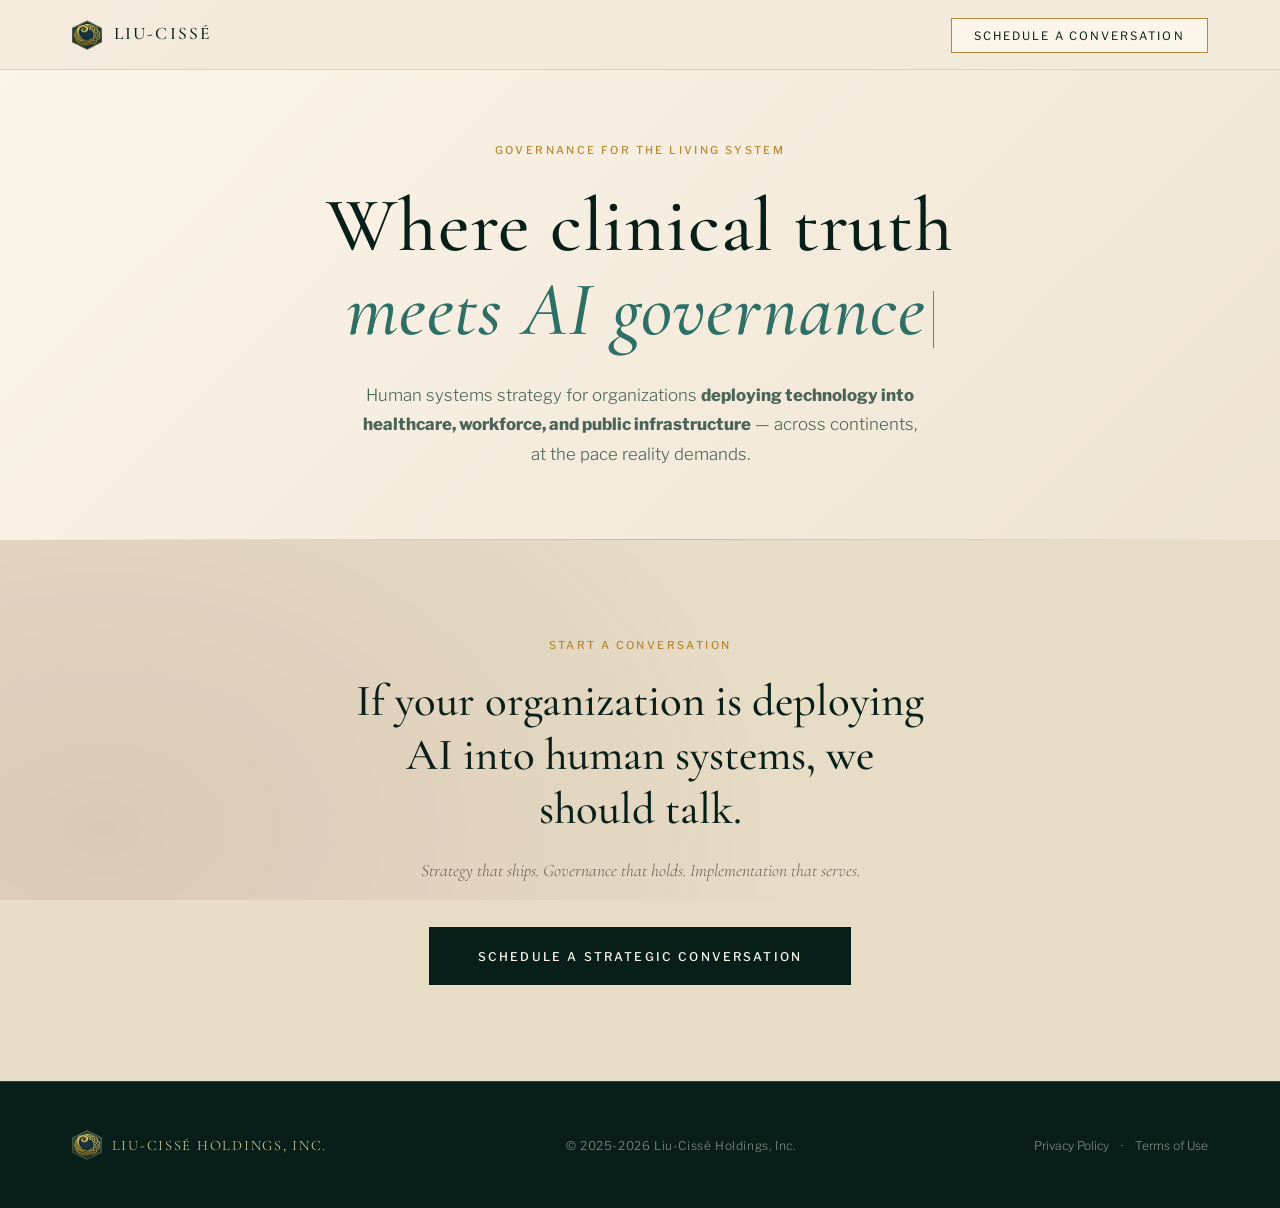
==== index.html @ cbd90187 "placeholder site" ====
<!DOCTYPE html>
<html lang="en">

<head>
    <meta charset="UTF-8">
    <meta name="viewport" content="width=device-width, initial-scale=1.0">
    <title>Liu-Cissé Holdings, Inc.</title>
    <meta name="description"
        content="Human systems governance for AI in healthcare, workforce, and public infrastructure.">
    <link rel="preconnect" href="https://fonts.googleapis.com">
    <link rel="preconnect" href="https://fonts.gstatic.com" crossorigin>
    <link
        href="https://fonts.googleapis.com/css2?family=Cormorant+Garamond:ital,wght@0,400;0,500;0,600;1,400;1,500&family=Libre+Franklin:wght@300;400;500&display=swap"
        rel="stylesheet">

    <!-- Favicon -->
    <link rel="icon" type="image/x-icon" href="assets/favicon.ico">
    <link rel="icon" type="image/png" sizes="32x32" href="assets/favicon-32x32.png">
    <link rel="icon" type="image/png" sizes="16x16" href="assets/favicon-16x16.png">
    <link rel="apple-touch-icon" sizes="180x180" href="assets/apple-touch-icon.png">
    <link rel="manifest" href="assets/site.webmanifest">

    <!-- Primary Meta -->
    <meta name="theme-color" content="#12151f">
    <meta name="author" content="Liu-Cissé Holdings, Inc.">

    <!-- Open Graph (LinkedIn, Facebook previews) -->
    <meta property="og:type" content="website">
    <meta property="og:url" content="https://liu-cisse.vercel.app/">
    <meta property="og:title" content="Liu-Cissé Holdings, Inc.">
    <meta property="og:description"
        content="Human systems governance for AI in healthcare, workforce, and public infrastructure.">
    <meta property="og:image" content="https://liu-cisse.vercel.app/assets/android-chrome-512x512.png">

    <!-- Twitter/X Card -->
    <meta name="twitter:card" content="summary_large_image">
    <meta name="twitter:title" content="Liu-Cissé Holdings, Inc.">
    <meta name="twitter:description"
        content="Human systems governance for AI in healthcare, workforce, and public infrastructure.">
    <meta name="twitter:image" content="https://liu-cisse.vercel.app/assets/android-chrome-512x512.png">
    <link rel="stylesheet" href="styles.css">
</head>

<body>

    <!-- ============================================================
       NAV
       ============================================================ -->
    <nav class="nav" id="nav">
        <div class="nav__inner">
            <a href="#hero" class="nav__wordmark">
                <!-- LC Monogram SVG -->
                <!-- <svg viewBox="0 0 36 36" fill="none" xmlns="http://www.w3.org/2000/svg" aria-hidden="true">
                    <rect x="0.5" y="0.5" width="35" height="35" stroke="#c9a84c" stroke-opacity="0.5" />
                    <text x="5" y="25" font-family="Cormorant Garamond, Georgia, serif" font-size="18" font-weight="500"
                        fill="#c9a84c" letter-spacing="1">LC</text>
                </svg> -->
                <img src="assets/liucisse_logo.png" class="nav-logo">
                <span class="nav__wordmark-text">Liu-Cissé</span>
            </a>

            <ul class="nav__links">
                
                <li><a href="https://calendly.com/liucisse" target="_blank" rel="noopener" class="nav__cta">Schedule a
                        Conversation</a></li>
            </ul>

            <button class="nav__hamburger" id="hamburger" aria-label="Toggle menu" aria-expanded="false">
                <span></span>
                <span></span>
                <span></span>
            </button>
        </div>
    </nav>

    <!-- Mobile drawer -->
    <div class="nav__drawer" id="drawer" role="dialog" aria-label="Navigation menu">
        <a href="#work" class="drawer-link">The Work</a>
        <a href="#founder" class="drawer-link">About</a>
        <a href="https://calendly.com/liucisse" target="_blank" rel="noopener" class="nav__cta">Schedule a
            Conversation</a>
    </div>


    <!-- ============================================================
       HERO
       ============================================================ -->
    <section class="hero" id="hero">
        <!-- remove for no video -->
        <!-- <video class="hero__video-bg" autoplay muted loop playsinline>
            <source src="assets/hero-background.mp4" type="video/mp4">
        </video> -->
        <div class="hero__inner">
            <p class="t-eyebrow hero__eyebrow">Governance for the Living System</p>
            <h1 class="t-display hero__headline">
                Where clinical truth<br><span class="headline_font_typograph">meets AI governance</span>
                <!-- remove for no video -->
                <span class="hero__scroll-hint" aria-hidden="true">
                    <span class="hero__scroll-line"></span>
                </span>
            </h1>
            <p class="hero__subhead">
                Human systems strategy for organizations <span class="hero__subhead-highlight">deploying technology into
                    healthcare, workforce, and public
                    infrastructure</span> — across continents, at the pace reality demands.
            </p>
        </div>
    </section>


   

    <!-- ============================================================
       CTA
       ============================================================ -->
    <section class="cta-section" id="contact">
        <div class="cta-section__inner">
            <p class="t-eyebrow" style="margin-bottom: 1.25rem;">Start a Conversation</p>
            <h2 class="t-display-sm cta-section__headline">If your organization is deploying AI into human systems, we
                should talk.</h2>
            <p class="cta-section__sub">Strategy that ships. Governance that holds. Implementation that serves.</p>
            <a href="https://calendly.com/liucisse" target="_blank" rel="noopener" class="cta-btn-cta-section">Schedule
                a Strategic
                Conversation</a>
        </div>
    </section>


    <!-- ============================================================
       FOOTER
       ============================================================ -->
    <footer class="footer">
        <div class="footer__inner">
            <div class="footer__wordmark">
                <!-- <svg viewBox="0 0 28 28" fill="none" xmlns="http://www.w3.org/2000/svg" aria-hidden="true">
                    <rect x="0.5" y="0.5" width="27" height="27" stroke="#c9a84c" stroke-opacity="0.4" />
                    <text x="3" y="20" font-family="Cormorant Garamond, Georgia, serif" font-size="14" font-weight="500"
                        fill="#c9a84c" letter-spacing="0.5">LC</text>
                </svg> -->
                <img src="assets/liucisse_logo.png" class="nav-logo">
                <span class="footer__wordmark-text">Liu-Cissé Holdings, Inc.</span>
            </div>
            <p class="footer__copy">&copy; 2025-2026 Liu-Cissé Holdings, Inc.</p>
            <div class="footer__legal">
                <a href="#" data-modal="modal-privacy">Privacy Policy</a>
                <span>·</span>
                <a href="#" data-modal="modal-terms">Terms of Use</a>
            </div>
        </div>
    </footer>

    <!-- Privacy Modal -->
    <div class="modal" id="modal-privacy" role="dialog" aria-modal="true" aria-label="Privacy Policy">
        <div class="modal__box">
            <button class="modal__close" data-modal="modal-privacy" aria-label="Close">&times;</button>
            <h2 class="modal__title">Privacy Policy</h2>
            <div class="modal__body">
                <p>Liu-Cissé Holdings, Inc. collects only the email addresses you voluntarily submit through this site.
                    We use these solely to send communications you have requested. We do not sell, share, or transfer
                    your data to third parties. You may unsubscribe at any time by replying to any email or contacting
                    us directly at <a href="mailto:eboney@liucisse.com">eboney@liucisse.com</a>.</p>
                <p>This site does not use tracking cookies or third-party analytics.</p>
                <p>For inquiries regarding your data, contact: eboney@liucisse.com</p>
            </div>
        </div>
    </div>

    <!-- Terms Modal -->
    <div class="modal" id="modal-terms" role="dialog" aria-modal="true" aria-label="Terms of Use">
        <div class="modal__box">
            <button class="modal__close" data-modal="modal-terms" aria-label="Close">&times;</button>
            <h2 class="modal__title">Terms of Use</h2>
            <div class="modal__body">
                <p>The content on this site is provided for informational purposes only and does not constitute legal,
                    medical, financial, or professional advice. Engagement of Liu-Cissé Holdings, Inc. for advisory
                    services is governed by separate written agreements.</p>
                <p>All content &copy; 2025-2026 Liu-Cissé Holdings, Inc. Unauthorized reproduction is prohibited.</p>
                <p>Use of this site constitutes acceptance of these terms.</p>
            </div>
        </div>
    </div>
    <script src="main.js" defer></script>
</body>

</html>
---- styles.css ----
/* ============================================================
   LIU-CISSÉ HOLDINGS — STYLESHEET
   ============================================================ */

/* ------------------------------------------------------------
   1. CUSTOM PROPERTIES
   ------------------------------------------------------------ */
:root {
    /* Palette — warm parchment editorial */
    --black: #071f18;
    --charcoal: #12372c;
    --navy: #162f4b;
    --burgundy: #4a1e1e;
    --burgundy-mid: #6c2c2b;
    --forest: #071f18;
    --forest-mid: #1d4b3a;
    --ivory: #fbf5ea;
    --ivory-dim: #e7dcc6;
    --gold: #b88a35;
    --gold-dim: #a07828;
    --gold-pale: #ead9a6;
    --copper: #a15b35;
    --white: #fbf5ea;
    --teal:#2e6f66;
    --gold-gradient: linear-gradient(
        105deg,
        #7a5c1e 0%,
        #b8860b 18%,
        #e8c84a 32%,
        #fdf0a0 42%,
        #f5d769 50%,
        #c8960c 62%,
        #a87020 75%,
        #d4a832 88%,
        #8a6318 100%
    );

    /* Typography */
    --serif: 'Cormorant Garamond', 'Georgia', serif;
    --sans: 'Libre Franklin', -apple-system, 'Helvetica Neue', sans-serif;

    

    /* Spacing scale */
    --space-xs: 0.5rem;
    --space-sm: 1rem;
    --space-md: 2rem;
    --space-lg: 4rem;
    --space-xl: 6rem;
    --space-2xl: 9rem;

    /* Section padding */
    --section-pad: 6rem 0;

    /* Nav height */
    --nav-h: 70px;

    /* Max content width */
    --max-w: 1200px;
    --max-w-text: 760px;
}

/* ------------------------------------------------------------
   2. RESET & BASE
   ------------------------------------------------------------ */
*,
*::before,
*::after {
    margin: 0;
    padding: 0;
    box-sizing: border-box;
}

html {
    font-size: 16px;
    scroll-behavior: smooth;
    -webkit-font-smoothing: antialiased;
}

body {
    font-family: var(--sans);
    font-weight: 300;
    color: var(--forest);
    background: #f3eadc;
    line-height: 1.75;
    overflow-x: hidden;
}

/* Subtle parchment ambient glow */
body::before {
    content: "";
    position: fixed;
    inset: 0;
    z-index: 0;
    pointer-events: none;
    background:
        radial-gradient(ellipse at 8% 0%, rgba(184, 138, 53, .18), transparent 42%),
        radial-gradient(ellipse at 88% 10%, rgba(46, 111, 102, .12), transparent 36%),
        radial-gradient(ellipse at 8% 92%, rgba(108, 44, 43, .10), transparent 42%),
        linear-gradient(180deg, rgba(255, 255, 255, .16), transparent 32%);
}

img {
    display: block;
    max-width: 100%;
    height: auto;
}

a {
    color: inherit;
    text-decoration: none;
}

ul {
    list-style: none;
}

.text-center {
    text-align: center;
}

.gold-text {
    background: var(--gold-gradient);
    -webkit-background-clip: text;
    -webkit-text-fill-color: transparent;
    background-clip: text;
}

.mt-1 {
    margin-top: 1rem;
}

/* ------------------------------------------------------------
   3. TYPOGRAPHY
   ------------------------------------------------------------ */
.t-eyebrow {
    font-family: var(--sans);
    font-size: 0.68rem;
    font-weight: 500;
    letter-spacing: 0.22em;
    text-transform: uppercase;
    color: var(--gold);
}

.t-display {
    font-family: var(--serif);
    font-size: clamp(2.8rem, 6vw, 5.2rem);
    font-weight: 500;
    line-height: 1.1;
    letter-spacing: 0.01em;
    color: var(--forest);
}

.t-display-sm {
    font-family: var(--serif);
    font-size: clamp(1.8rem, 3.5vw, 2.8rem);
    font-weight: 500;
    line-height: 1.2;
    color: var(--forest);
}

.t-heading {
    font-family: var(--serif);
    font-size: clamp(1.4rem, 2.5vw, 1.9rem);
    font-weight: 500;
    line-height: 1.3;
    color: var(--forest);
}

.t-body {
    font-family: var(--sans);
    font-size: 1rem;
    font-weight: 300;
    line-height: 1.8;
    color: #6d6254;
}

.t-quote {
    font-family: var(--serif);
    font-size: clamp(1.5rem, 3vw, 2.2rem);
    font-weight: 400;
    font-style: italic;
    line-height: 1.45;
    color: var(--forest);
}

/* ------------------------------------------------------------
   4. LAYOUT UTILITIES
   ------------------------------------------------------------ */
.container {
    width: 100%;
    max-width: var(--max-w);
    margin: 0 auto;
    padding: 0 2rem;
}

.container--text {
    max-width: var(--max-w-text);
}

.section {
    padding: var(--section-pad);
}

.section--charcoal {
    background: #f3eadc;
}

.section--navy {
    background: var(--navy);
}

.section--burgundy {
    background: var(--burgundy);
}

.section--forest {
    background: var(--forest);
}

.section--ivory {
    background: var(--ivory);
    color: var(--forest);
}

.divider-gold {
    width: 48px;
    height: 1px;
    background: var(--gold);
    margin: 1.5rem 0;
}

.divider-gold--center {
    margin: 1.5rem auto;
}

/* ------------------------------------------------------------
   5. NAV
   ------------------------------------------------------------ */
.nav {
    position: fixed;
    top: 0;
    left: 0;
    right: 0;
    z-index: 1000;
    height: var(--nav-h);
    display: flex;
    align-items: center;
    transition: background 0.4s ease, border-bottom 0.4s ease;
    background: rgba(243, 234, 220, .92);
    border-bottom: 1px solid rgba(184, 138, 53, .25);
}

.nav.scrolled {
    background: rgba(243, 234, 220, .97);
    border-bottom: 1px solid rgba(184, 138, 53, .34);
    backdrop-filter: blur(12px);
}

.nav__inner {
    width: 100%;
    max-width: var(--max-w);
    margin: 0 auto;
    padding: 0 2rem;
    display: flex;
    align-items: center;
    justify-content: space-between;
}

.nav__wordmark {
    display: flex;
    align-items: center;
    gap: 0.75rem;
    text-decoration: none;
}

.nav__wordmark-text {
    font-family: var(--serif);
    font-size: 1.1rem;
    font-weight: 500;
    letter-spacing: 0.12em;
    color: var(--forest);
    text-transform: uppercase;
}

.nav__wordmark svg {
    width: 36px;
    height: 36px;
    flex-shrink: 0;
}

.nav-logo {
    width: 30px;
    height: 30px;
}

.nav__links {
    display: flex;
    align-items: center;
    gap: 2.5rem;
}

.nav__links a {
    font-family: var(--sans);
    font-size: 0.72rem;
    font-weight: 400;
    letter-spacing: 0.18em;
    text-transform: uppercase;
    color: var(--charcoal);
    transition: color 0.2s;
}

.nav__links a:hover {
    color: var(--gold);
}

.nav__cta {
    font-family: var(--sans);
    font-size: 0.7rem;
    font-weight: 500;
    letter-spacing: 0.15em;
    text-transform: uppercase;
    color: var(--forest) !important;
    background: var(--ivory);
    padding: 0.6rem 1.4rem;
    transition: background 0.5s, color 0.5s !important;
    border: 1px solid var(--gold);
}

.nav__cta:hover {
    background: var(--forest) !important;
    color: var(--ivory) !important;
    border: 1px solid var(--forest);
}

/* Hamburger */
.nav__hamburger {
    display: none;
    flex-direction: column;
    gap: 5px;
    cursor: pointer;
    background: none;
    border: none;
    padding: 4px;
}

.nav__hamburger span {
    display: block;
    width: 24px;
    height: 1.5px;
    background: var(--forest);
    transition: transform 0.3s, opacity 0.3s;
}

.nav__hamburger.open span:nth-child(1) {
    transform: translateY(6.5px) rotate(45deg);
}

.nav__hamburger.open span:nth-child(2) {
    opacity: 0;
}

.nav__hamburger.open span:nth-child(3) {
    transform: translateY(-6.5px) rotate(-45deg);
}

/* Mobile drawer */
.nav__drawer {
    display: none;
    position: fixed;
    top: var(--nav-h);
    left: 0;
    right: 0;
    background: rgba(243, 234, 220, .99);
    border-bottom: 1px solid rgba(184, 138, 53, .25);
    padding: 2rem;
    flex-direction: column;
    gap: 1.5rem;
    z-index: 999;
}

.nav__drawer.open {
    display: flex;
}

.nav__drawer a {
    font-family: var(--sans);
    font-size: 0.8rem;
    font-weight: 400;
    letter-spacing: 0.18em;
    text-transform: uppercase;
    color: var(--charcoal);
    transition: color 0.2s;
}

.nav__drawer a:hover {
    color: var(--gold);
}

.nav__drawer .nav__cta {
    align-self: flex-start;
}

/* ------------------------------------------------------------
   6. HERO
   ------------------------------------------------------------ */
.hero {
    min-height: 60vh;
    display: flex;
    align-items: center;
    justify-content: center;
    text-align: center;
    background: linear-gradient(135deg, var(--ivory), #efe4d3);
    padding-top: var(--nav-h);
    position: relative;
    overflow: hidden;
}

/* Video add */
/* .hero {
    min-height: 60vh;
    display: flex;
    align-items: center;
    padding-top: var(--nav-h);
    position: relative;
    overflow: hidden;
}

.hero__video-bg {
    position: absolute;
    inset: 0;
    width: 100%;
    height: 100%;
    object-fit: cover;
    z-index: 0;
} */
/* To here */

.hero::after {
    content: '';
    position: absolute;
    bottom: 0;
    left: 0;
    right: 0;
    height: 1px;
    background: linear-gradient(90deg, transparent, var(--gold), transparent);
    opacity: 0.5;
}

.hero__inner {
    padding-top: var(--space-xl);
    padding-bottom: var(--space-md);
    padding-right: 2rem;
    padding-left: 2rem;
    max-width: var(--max-w);
    margin: 0 auto;
    width: 100%;
}

/* and hero inner below */
/* .hero__inner {
    position: relative;
    z-index: 1;
    padding-top: var(--space-xl);
    padding-bottom: var(--space-md);
    padding-right: 2rem;
    padding-left: 2rem;
    max-width: var(--max-w);
    margin: 0 auto;
    width: 100%;
} */

.headline_font_typograph {
    font-style: italic;
    color: var(--teal)
}

.hero .t-display {
    color: var(--forest);
}

.hero__eyebrow {
    margin-top: -3rem;
    margin-bottom: 1.5rem;
    color: var(--gold);
}

.hero__headline {
    max-width: 820px;
    margin: 0 auto 1.75rem;
}

.hero__subhead {
    max-width: 560px;
    margin: 0 auto 1rem;
    font-size: 1.05rem;
    color: var(--charcoal);
    font-weight: 300;
    line-height: 1.75;
    opacity: 0.75;
}

.hero__subhead-highlight {
    font-weight: 800;
}

.hero__scroll-hint {
    display: inline-flex;
    align-items: center;
    margin-left: -.15em;
    height: 0.75em;
    vertical-align: middle;
}

.hero__scroll-hint span {
    font-size: 0.6rem;
    letter-spacing: 0.2em;
    text-transform: uppercase;
    color: var(--forest);
}

.hero__scroll-line {
    display: block;
    width: 1px;
    height: 100%;
    background: var(--gold-dim);
    animation: scrollPulse 2s ease-in-out infinite;
}

@keyframes scrollPulse {

    0%,
    100% {
        opacity: 0.4;
        transform: scaleY(1);
    }

    50% {
        opacity: 1;
        transform: scaleY(0.6);
    }
}

/* ------------------------------------------------------------
   7. VALUES BAR
   ------------------------------------------------------------ */
.values {
    background: var(--forest);
    /* border: solid 1px var(--gold); */
    padding: var(--space-md) 0;
    /* margin: var(--space-xs); */
}

.values .t-eyebrow {
    margin-top: -0.5rem;
    /* margin-bottom: 0.5rem; */
    letter-spacing: 0.3rem;
    opacity: 0.9;
    color: var(--gold);
}

.values__grid {
    display: grid;
    grid-template-columns: repeat(4, 1fr);
    grid-template-rows: auto auto auto 1fr;
    gap: 0;
    align-items: stretch;
}

.values__square-title {
    font-family: var(--serif);
    font-size: 1.4rem;
    font-weight: 500;
    color: var(--gold);
    margin-bottom: 1rem;
}


.values__item {
    padding: 3rem 2.5rem;
    text-align: center;
    position: relative;
    display: grid;
    grid-template-rows: subgrid;
    grid-row: span 4;
    justify-items: center;
    gap: 0;
}

.values__item+.values__item::before {
    content: '';
    position: absolute;
    left: 0;
    top: 10%;
    height: 80%;
    width: 1px;
    background: rgba(184,138,53,.35);
}

.values__item .services__card-title {
    font-family: var(--serif);
    font-size: clamp(1.15rem, 1.8vw, 1.45rem);
    font-weight: 500;
    color: var(--ivory);
    letter-spacing: 0.02em;
    line-height: 1.3;
    display: flex;
    align-items: flex-end;
    justify-content: center;
    text-align: center;
    width: 100%;
    padding-bottom: 1.75rem;
    align-self: end;
}

.values__icon {
    width: 48px;
    height: 48px;
    margin: 0 auto 1.25rem;
    color: var(--gold);
    stroke-width: 1.25;
    align-self: start;
}

.values__label {
    font-family: var(--sans);
    font-size: 0.65rem;
    font-weight: 500;
    letter-spacing: 0.28em;
    text-transform: uppercase;
    color: var(--gold);
    margin-bottom: 1rem;
    line-height: 1.7;
}

.values__desc {
    font-family: var(--sans);
    font-size: 0.92rem;
    font-weight: 300;
    color: rgba(251,245,234,.65);
    line-height: 1.8;
    max-width: 220px;
    margin: 0 auto;
    align-self: end;
}

/* ------------------------------------------------------------
   8. THE WORK (SYSTEMS THESIS)
   ------------------------------------------------------------ */
.work {
    background: #f3eadc;
    
}

.work__inner {
    display: grid;
    grid-template-columns: 1fr 1fr;
    gap: 5rem;
    align-items: start;
}

.work__left {
    position: sticky;
    top: calc(var(--nav-h) + 2rem);
}

.work__right p+p {
    margin-top: 1.25rem;
}

.work__thesis {
    font-family: var(--serif);
    font-size: clamp(1.1rem, 2vw, 1.35rem);
    font-style: italic;
    color: var(--forest);
    margin-top: 2rem;
    line-height: 1.6;
    border-left: 2px solid var(--gold);
    padding-left: 1.5rem;
}

.work__sovereignty {
    margin-top: 2rem;
    border: 1px solid rgba(184,138,53,.34);
    background: rgba(251,245,234,.56);
    padding: 2rem;
    box-shadow: 0 24px 70px rgba(7,31,24,.06);
}

.work__sovereignty h3 {
    font-family: var(--serif);
    font-size: 1.5rem;
    font-weight: 400;
    color: var(--forest);
    margin-bottom: 0.75rem;
}

.work__sovereignty p {
    font-size: 0.9rem;
    color: #6d6254;
    line-height: 1.75;
}



/* ------------------------------------------------------------
   10. GLOBAL MAP
   ------------------------------------------------------------ */
.map-section {
    background: var(--navy);
    text-align: center;
    padding-top: 1rem;
    padding-bottom: 0;
    padding-left: 0;
    padding-right: 0;
}

.map-header {
    color: var(--gold)
}

.map-section__subtitle {
    font-size: 0.9rem;
    color: var(--ivory-dim);
    margin-top: 0.1rem;
    letter-spacing: 0.05em;
}

.map-wrap {
    max-width: 860px;
    margin: 0 auto;
}

/* ------------------------------------------------------------
   11. FOUNDER
   ------------------------------------------------------------ */
.founder {
    background: var(--ivory);
}

.founder.section--charcoal {
    background: var(--ivory);
}

.founder__inner {
    max-width: var(--max-w-text);
    margin: 0 auto;
}

.founder .t-eyebrow {
    color: var(--gold-dim);
}

.founder .divider-gold {
    background: var(--gold-dim);
}

.founder__name {
    font-family: var(--serif);
    font-size: clamp(2rem, 4vw, 3rem);
    font-weight: 500;
    color: var(--forest);
    margin-bottom: 0.5rem;
}

.founder__title {
    font-size: 0.8rem;
    font-weight: 400;
    letter-spacing: 0.12em;
    color: var(--copper);
    text-transform: uppercase;
    line-height: 1.8;
    margin-bottom: 2rem;
}

.founder__bio p+p {
    margin-top: 1.25rem;
}

.founder__bio .t-body {
    font-size: 0.8rem;
    line-height: 1.75;
    color: rgba(7, 31, 24, .8);
}

.founder__credentials {
    margin-top: 2rem;
    padding-top: 2rem;
    border-top: 1px solid rgba(184, 138, 53, .35);
    font-size: 0.85rem;
    color: var(--forest);
    line-height: 2;
}

.founder__links {
    display: flex;
    flex-wrap: wrap;
    gap: 1.5rem;
    margin-top: 2rem;
}

.founder__link {
    display: inline-flex;
    align-items: center;
    gap: 0.5rem;
    font-size: 0.75rem;
    font-weight: 400;
    letter-spacing: 0.12em;
    text-transform: uppercase;
    color: var(--copper);
    border-bottom: 1px solid rgba(184, 138, 53, .35);
    padding-bottom: 2px;
    transition: border-color 0.2s, color 0.2s;
}

.founder__link:hover {
    color: var(--gold);
    border-color: var(--gold);
}

.founder__link svg {
    width: 16px;
    height: 16px;
}

/* ------------------------------------------------------------
   12. QUOTE BLOCK
   ------------------------------------------------------------ */
.quote-block {
    background: var(--forest);
    padding: 3rem 0;
}

.quote-block__inner {
    display: grid;
    grid-template-columns: 1fr 1fr;
    gap: 3rem;
    align-items: center;
    max-width: var(--max-w);
    margin: 0 auto;
    padding: 0 2rem;
}

.quote-block__img {
    width: auto;
    margin: 0 auto;
    max-width: 100%;
    max-height: 380px;
    object-fit: contain;
    object-position: center top;
    filter: brightness(0.88) contrast(1.05);
}

.t-quote {
    font-family: var(--serif);
    font-size: clamp(1rem, 2vw, 1.4rem);
    font-weight: 400;
    font-style: italic;
    color: var(--ivory);
}

.quote-block__content {
    display: flex;
    flex-direction: column;
    gap: 1rem;
}

.quote-block__mark {
    font-family: var(--serif);
    font-size: 3rem;
    line-height: 0.3;
    color: var(--gold);
    opacity: 0.4;
}

.quote-block__mark-end {
    font-family: var(--serif);
    font-size: 3rem;
    line-height: 0.3;
    color: var(--gold);
    opacity: 0.4;
    padding-top: 1rem;
}

.quote-block__sig {
    font-family: var(--serif);
    font-size: 1.4rem;
    font-style: italic;
    color: var(--gold);
}

.quote-block__mark__end {
    font-family: var(--serif);
    font-size: 1.4rem;
    font-style: italic;
    color: var(--gold);
}


/* ------------------------------------------------------------
   14b. PRIMER
   ------------------------------------------------------------ */
.primer {
    background: #e7dcc6;
}

.primer-card {
    display: grid;
    grid-template-columns: .86fr 1.14fr;
    gap: 54px;
    align-items: center;
    border: 1px solid rgba(184,138,53,.34);
    background: rgba(251,245,234,.55);
    padding: 48px;
    box-shadow: 0 30px 90px rgba(7,31,24,.08);
}

.doc-cover {
    height: 440px;
    background: linear-gradient(145deg, #071f18, #162f4b 56%, #6c2c2b);
    color: #fbf5ea;
    padding: 38px;
    display: flex;
    flex-direction: column;
    justify-content: space-between;
    position: relative;
    box-shadow: 0 32px 80px rgba(7,31,24,.18);
}

.doc-cover::before {
    content: "";
    position: absolute;
    inset: 16px;
    border: 1px solid rgba(213,181,101,.46);
    pointer-events: none;
}

.doc-cover > * {
    position: relative;
    z-index: 1;
}

.doc-small {
    font-family: var(--sans);
    font-size: 0.65rem;
    letter-spacing: 0.25em;
    text-transform: uppercase;
    color: var(--gold-pale);
    font-weight: 600;
    margin-bottom: 24px;
}

.doc-title {
    font-family: var(--serif);
    font-size: clamp(2.2rem, 4vw, 3.2rem);
    line-height: 1;
    font-weight: 300;
    letter-spacing: -0.02em;
    color: #fbf5ea;
}

.doc-bottom {
    font-size: 0.9rem;
    color: rgba(251,245,234,.76);
    line-height: 1.6;
}

.primer-text {
    display: flex;
    flex-direction: column;
    justify-content: center;
    padding-left: 0;
}

@media (max-width: 900px) {
    .primer-card {
        grid-template-columns: 1fr;
        padding: 30px;
    }
    .doc-cover {
        height: 360px;
        order: 2;
    }
    .primer-text {
        order: 1;
    }
}
/* ------------------------------------------------------------
   15. CTA SECTION
   ------------------------------------------------------------ */
.cta-section {
    background: var(--ivory-dim);
    text-align: center;
    padding: var(--space-xl) 0;
}

.cta-section__inner {
    max-width: 640px;
    margin: 0 auto;
    padding: 0 2rem;
}

.cta-section__headline {
    margin-bottom: 1.25rem;
    color: var(--forest);
}

.cta-section__sub {
    font-family: var(--serif);
    font-size: 1.1rem;
    font-style: italic;
    color: #6d6254;
    margin-bottom: 2.5rem;
}

.cta-btn {
    display: inline-block;
    font-family: var(--sans);
    font-size: 0.75rem;
    font-weight: 500;
    letter-spacing: 0.18em;
    text-transform: uppercase;
    color: var(--forest);
    background: var(--ivory);
    padding: 1.1rem 3rem;
    border: 1px solid var(--forest);
    transition: background 0.25s;
}

.cta-btn:hover {
    background: var(--forest);
    color: var(--ivory);
}

.cta-btn-2nd {
    display: inline-block;
    font-family: var(--sans);
    font-size: 0.75rem;
    font-weight: 500;
    letter-spacing: 0.18em;
    text-transform: uppercase;
    color: var(--ivory);
    background: var(--forest);
    padding: 1.1rem 3rem;
    border: 1px solid var(--forest);
    transition: background 0.25s;

}

.cta-btn-2nd:hover {
    background: var(--teal);
    color: var(--ivory);
    border: 1px solid var(--teal);
}

.cta-btn-cta-section {
    display: inline-block;
    font-family: var(--sans);
    font-size: 0.75rem;
    font-weight: 500;
    letter-spacing: 0.18em;
    text-transform: uppercase;
    color: var(--ivory);
    background: var(--forest);
    padding: 1.1rem 3rem;
    border: 1px solid var(--forest);
    transition: background 0.25s;
}

.cta-btn-cta-section:hover {
    background: var(--teal);
    color: var(--ivory);
    border: 1px solid var(--teal);
}

.hero__actions {
    display: flex;
    flex-direction: row;
    align-items: center;
    gap: 14px;
    margin-top: 2rem;
}

/* ------------------------------------------------------------
   16. FOOTER
   ------------------------------------------------------------ */
.footer {
    background: var(--forest);
    padding: 3rem 0;
    border-top: 1px solid rgba(184, 138, 53, .3);
}

.footer__inner {
    max-width: var(--max-w);
    margin: 0 auto;
    padding: 0 2rem;
    display: flex;
    align-items: center;
    justify-content: space-between;
    flex-wrap: wrap;
    gap: 1.5rem;
}

.footer__wordmark {
    display: flex;
    align-items: center;
    gap: 0.6rem;
}

.footer__wordmark svg {
    width: 28px;
    height: 28px;
}

.footer__wordmark-text {
    font-family: var(--serif);
    font-size: 0.9rem;
    letter-spacing: 0.12em;
    text-transform: uppercase;
    color: var(--gold-pale);
}

.footer__copy {
    font-size: 0.75rem;
    color: rgba(251, 245, 234, .52);
    letter-spacing: 0.05em;
}

.footer__email {
    font-size: 0.75rem;
    color: rgba(251, 245, 234, .74);
    letter-spacing: 0.06em;
    transition: color 0.2s;
}

.footer__legal {
    display: flex;
    gap: 0.75rem;
    align-items: center;
    font-size: 0.75rem;
    color: rgba(251, 245, 234, .52);
}

.footer__legal a,
.footer__legal span {
    color: rgba(251, 245, 234, .52);
    transition: color 0.2s;
}

.footer__legal a:hover {
    color: var(--gold);
}

.footer__email:hover {
    color: var(--gold);
}

/* ------------------------------------------------------------
   17. MODAL
   ------------------------------------------------------------ */
.modal {
    display: none;
    position: fixed;
    inset: 0;
    background: rgba(7, 31, 24, .75);
    z-index: 2000;
    align-items: center;
    justify-content: center;
    padding: 2rem;
}

.modal.open {
    display: flex;
}

.modal__box {
    background: var(--ivory);
    border: 1px solid rgba(184, 138, 53, .2);
    max-width: 600px;
    width: 100%;
    padding: 3rem;
    position: relative;
    max-height: 80vh;
    overflow-y: auto;
}

.modal__close {
    position: absolute;
    top: 1rem;
    right: 1.25rem;
    background: none;
    border: none;
    color: #6d6254;
    font-size: 1.5rem;
    cursor: pointer;
    line-height: 1;
}

.modal__close:hover {
    color: var(--gold);
}

.modal__title {
    font-family: var(--serif);
    font-size: 1.6rem;
    font-weight: 500;
    color: var(--forest);
    margin-bottom: 1.5rem;
}

.modal__body p {
    font-size: 0.9rem;
    color: #6d6254;
    line-height: 1.75;
    margin-bottom: 1rem;
}

.modal__body a {
    color: var(--gold);
}

/* ------------------------------------------------------------
   18. RESPONSIVE
   ------------------------------------------------------------ */
@media (max-width: 900px) {
    .nav__links {
        display: none;
    }

    .nav__hamburger {
        display: flex;
    }

    .nav__drawer {
        display: none;
    }

    .nav__drawer.open {
        display: flex;
    }

    .work__inner {
        grid-template-columns: 1fr;
        gap: 2.5rem;
    }

    .work__left {
        position: static;
    }

    .services__grid {
        grid-template-columns: 1fr;
        gap: 2px;
    }

    .quote-block__inner {
        grid-template-columns: 1fr;
        gap: 3rem;
    }

    .quote-block__content .divider-gold {
        margin-left: auto;
    }

    .quote-block__content {
        text-align: right;
    }

    .affiliations__grid {
        grid-template-columns: 1fr 1fr;
    }

    .newsletter__inner {
        grid-template-columns: 1fr;
        gap: 3rem;
    }

    .newsletter__divider {
        display: none;
    }

    .values__grid {
        grid-template-columns: 1fr 1fr;
    }

    .values__item+.values__item::before {
        display: none;
    }

    .values__item:nth-child(odd)::after {
        content: '';
        position: absolute;
        right: 0;
        top: 20%;
        height: 60%;
        width: 1px;
        background: rgba(184, 138, 53, .25);
    }
}

@media (max-width: 600px) {
    :root {
        --section-pad: 4rem 0;
    }

    .hero__actions {
        flex-direction: column;
        align-items: start;
        
    }

    .values__grid {
        grid-template-columns: 1fr;
    }

    .values__item:nth-child(odd)::after {
        display: none;
    }

    .affiliations__grid {
        grid-template-columns: 1fr;
    }

    .newsletter__form {
        flex-direction: column;
    }

    .newsletter__input {
        border-right: 1px solid rgba(184, 138, 53, .25);
        border-bottom: none;
    }

    .footer__inner {
        flex-direction: column;
        text-align: center;
    }
}
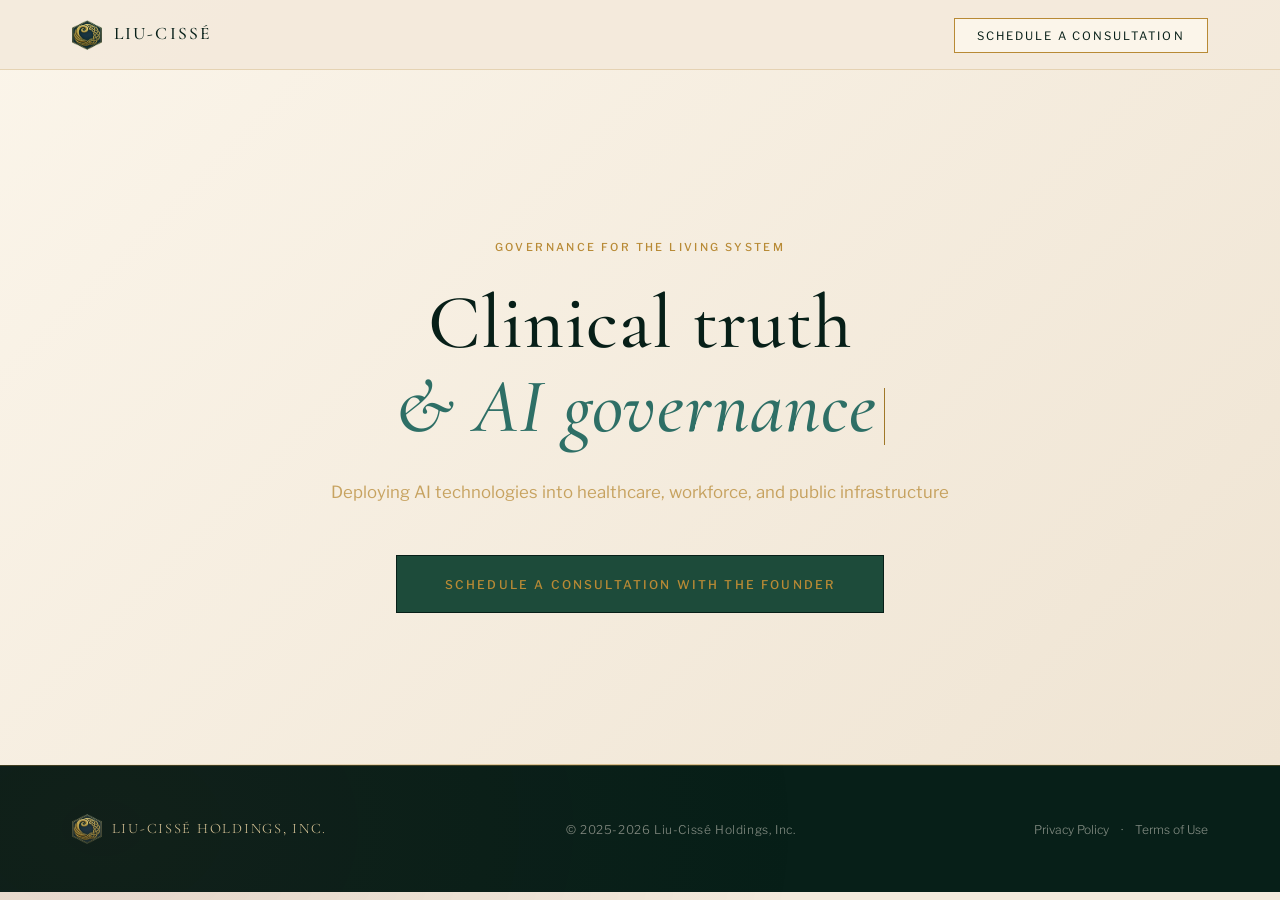
==== commit 89c0a202: "final placeholder site" ====
--- a/index.html
+++ b/index.html
@@ -62,7 +62,7 @@
             <ul class="nav__links">
                 
                 <li><a href="https://calendly.com/liucisse" target="_blank" rel="noopener" class="nav__cta">Schedule a
-                        Conversation</a></li>
+                        Consultation</a></li>
             </ul>
 
             <button class="nav__hamburger" id="hamburger" aria-label="Toggle menu" aria-expanded="false">
@@ -75,10 +75,9 @@
 
     <!-- Mobile drawer -->
     <div class="nav__drawer" id="drawer" role="dialog" aria-label="Navigation menu">
-        <a href="#work" class="drawer-link">The Work</a>
-        <a href="#founder" class="drawer-link">About</a>
+        
         <a href="https://calendly.com/liucisse" target="_blank" rel="noopener" class="nav__cta">Schedule a
-            Conversation</a>
+            Consultation</a>
     </div>
 
 
@@ -93,37 +92,27 @@
         <div class="hero__inner">
             <p class="t-eyebrow hero__eyebrow">Governance for the Living System</p>
             <h1 class="t-display hero__headline">
-                Where clinical truth<br><span class="headline_font_typograph">meets AI governance</span>
+                Clinical truth<br><span class="headline_font_typograph">& AI governance</span>
                 <!-- remove for no video -->
                 <span class="hero__scroll-hint" aria-hidden="true">
                     <span class="hero__scroll-line"></span>
                 </span>
             </h1>
             <p class="hero__subhead">
-                Human systems strategy for organizations <span class="hero__subhead-highlight">deploying technology into
+                Deploying AI technologies into
                     healthcare, workforce, and public
-                    infrastructure</span> — across continents, at the pace reality demands.
+                    infrastructure
             </p>
+            <a href="https://calendly.com/liucisse" target="_blank" rel="noopener" class="cta-btn-2nd">Schedule
+                a
+                Consultation with the Founder</a>
         </div>
     </section>
 
 
    
 
-    <!-- ============================================================
-       CTA
-       ============================================================ -->
-    <section class="cta-section" id="contact">
-        <div class="cta-section__inner">
-            <p class="t-eyebrow" style="margin-bottom: 1.25rem;">Start a Conversation</p>
-            <h2 class="t-display-sm cta-section__headline">If your organization is deploying AI into human systems, we
-                should talk.</h2>
-            <p class="cta-section__sub">Strategy that ships. Governance that holds. Implementation that serves.</p>
-            <a href="https://calendly.com/liucisse" target="_blank" rel="noopener" class="cta-btn-cta-section">Schedule
-                a Strategic
-                Conversation</a>
-        </div>
-    </section>
+   
 
 
     <!-- ============================================================
--- a/styles.css
+++ b/styles.css
@@ -405,7 +405,7 @@
    6. HERO
    ------------------------------------------------------------ */
 .hero {
-    min-height: 60vh;
+    min-height: 85vh;
     display: flex;
     align-items: center;
     justify-content: center;
@@ -491,11 +491,11 @@
 }
 
 .hero__subhead {
-    max-width: 560px;
-    margin: 0 auto 1rem;
+    max-width: 700px;
+    margin: 0 auto 3rem;
     font-size: 1.05rem;
-    color: var(--charcoal);
-    font-weight: 300;
+    color: var(--gold);
+    font-weight: 400;
     line-height: 1.75;
     opacity: 0.75;
 }
@@ -1039,8 +1039,8 @@
     font-weight: 500;
     letter-spacing: 0.18em;
     text-transform: uppercase;
-    color: var(--ivory);
-    background: var(--forest);
+    color: var(--gold);
+    background: var(--forest-mid);
     padding: 1.1rem 3rem;
     border: 1px solid var(--forest);
     transition: background 0.25s;
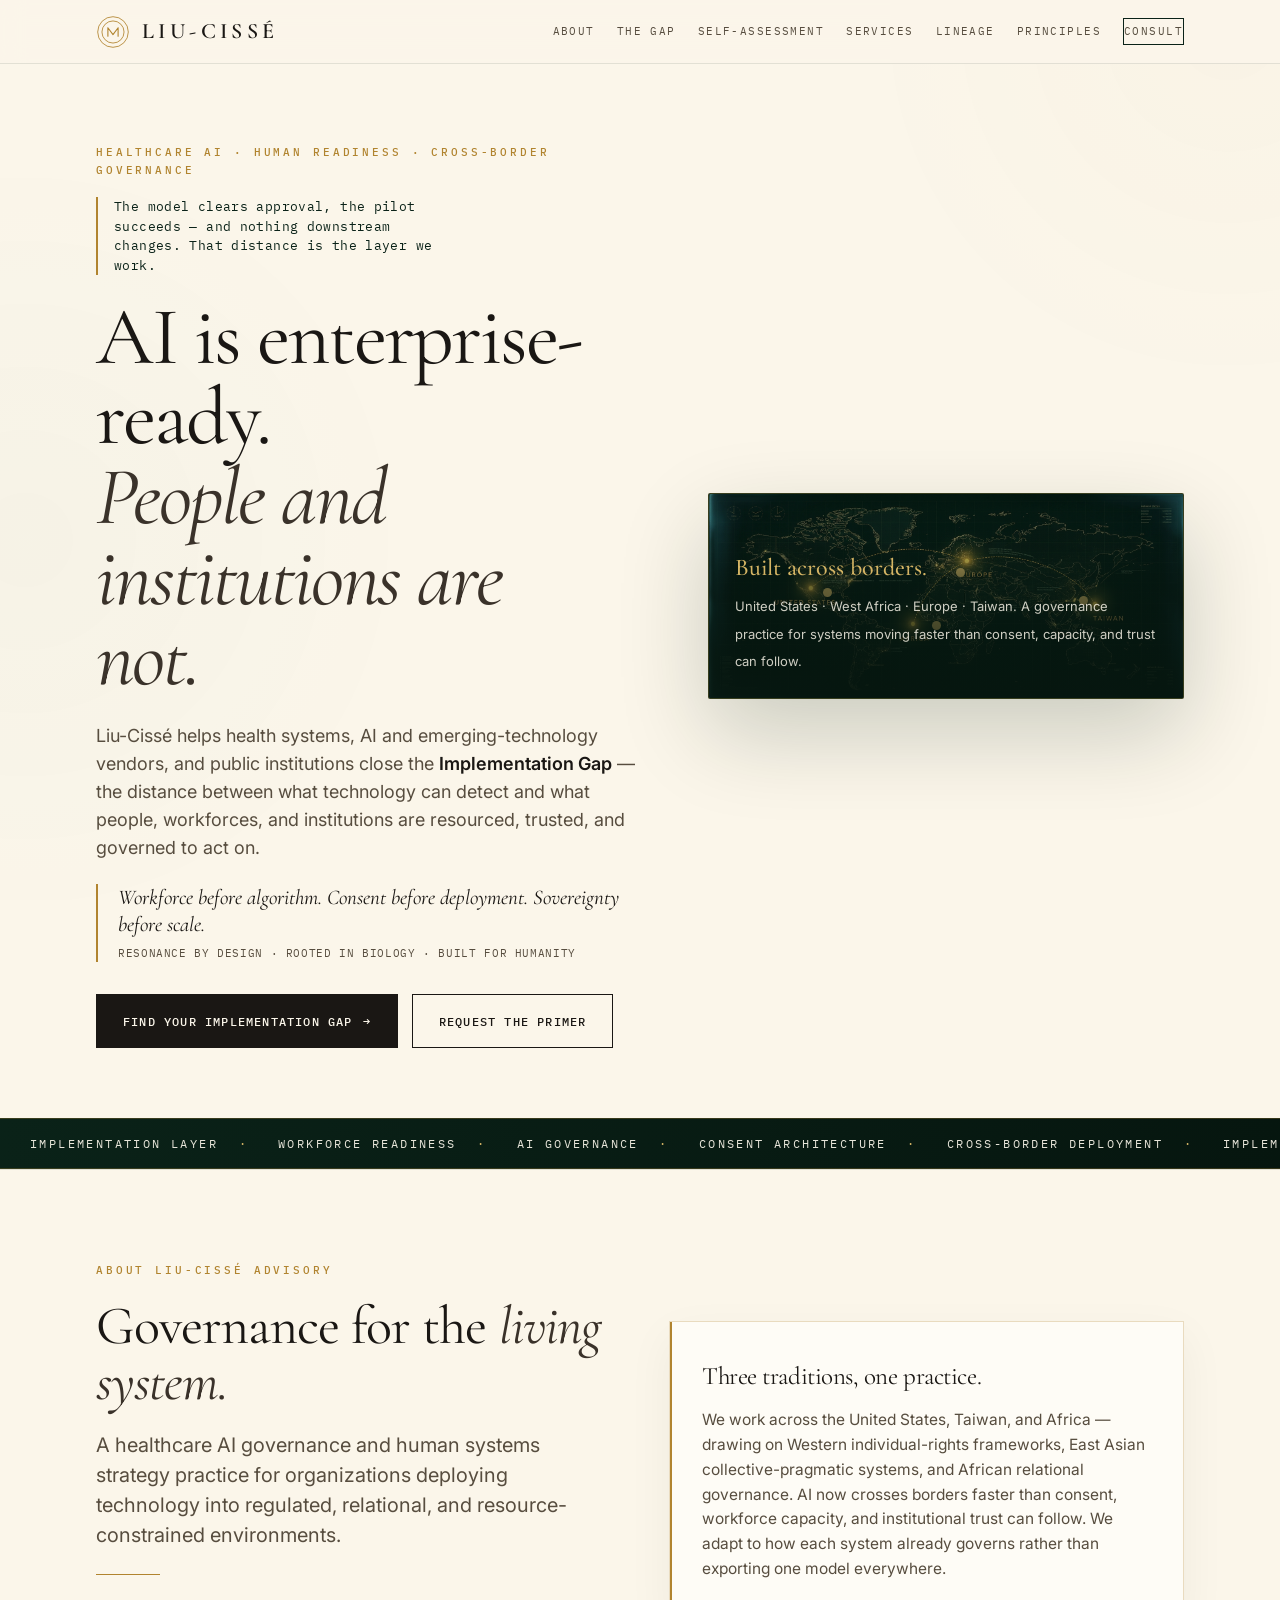
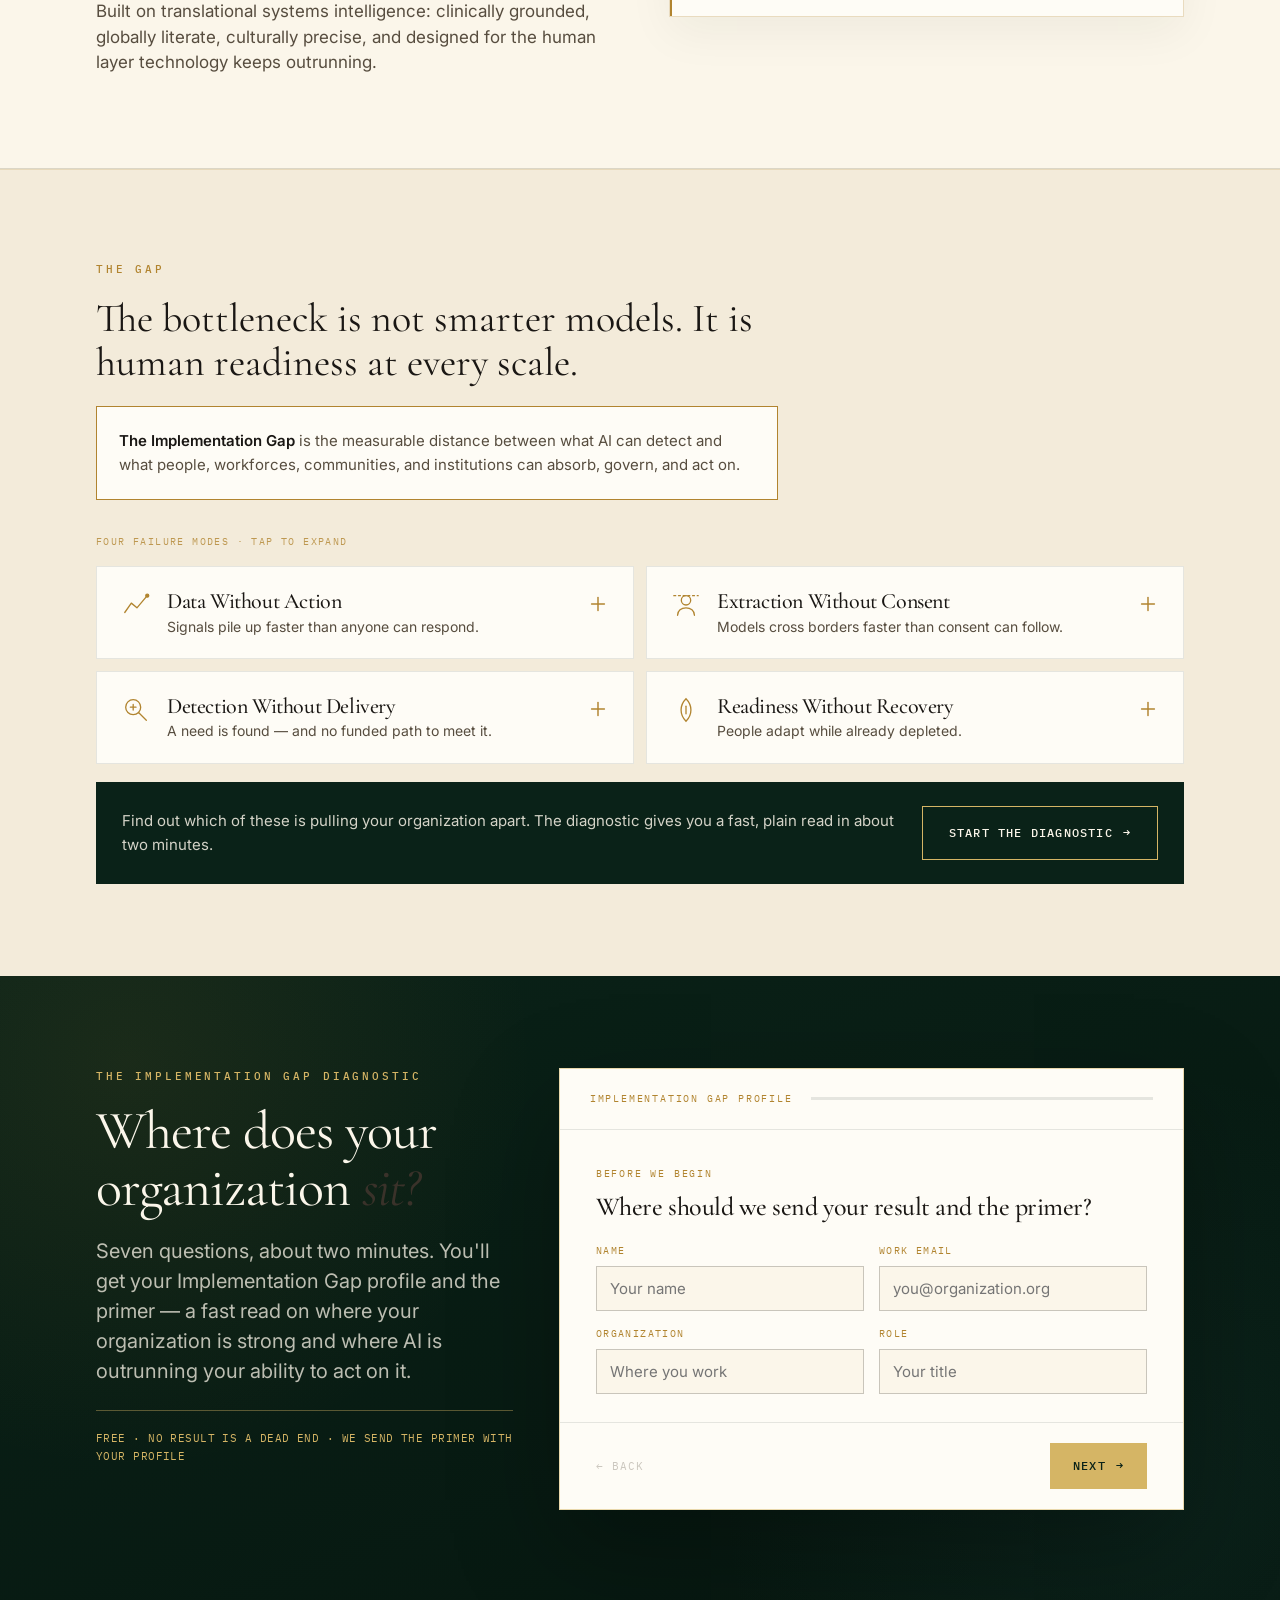
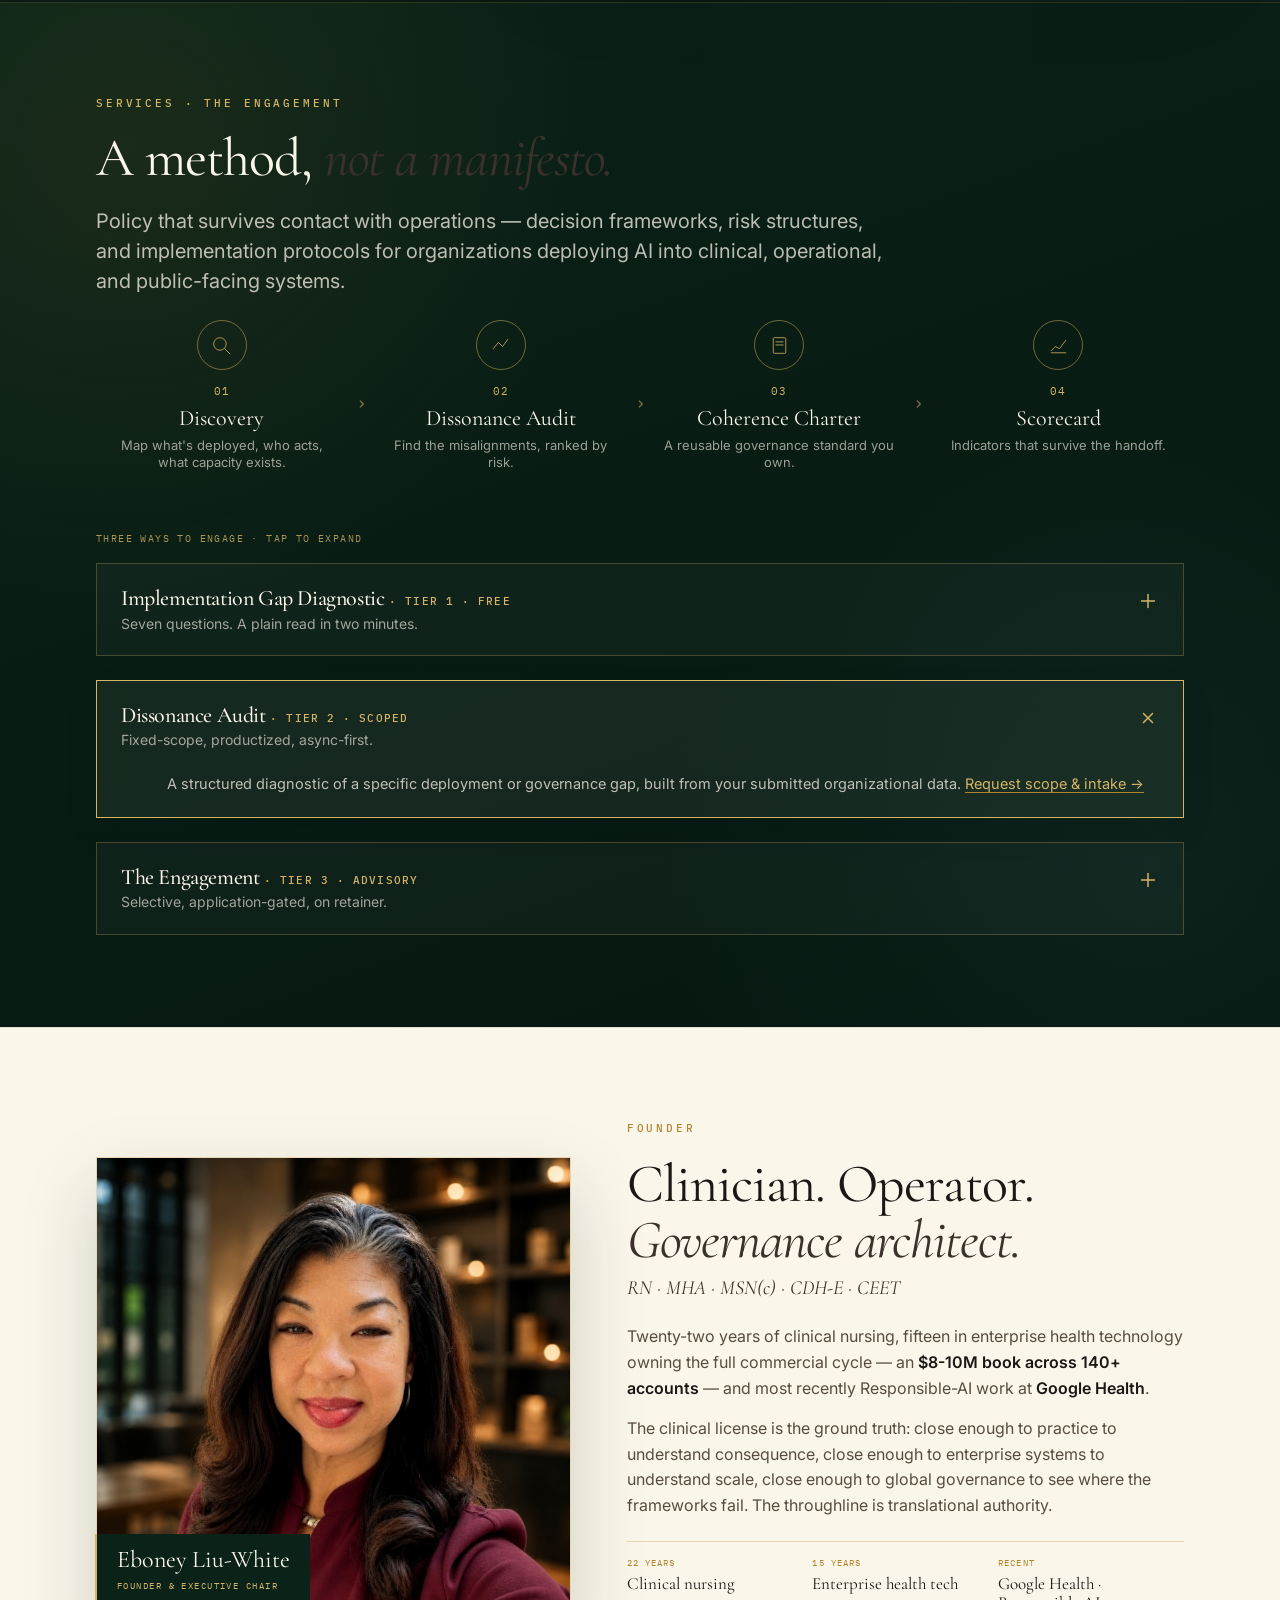
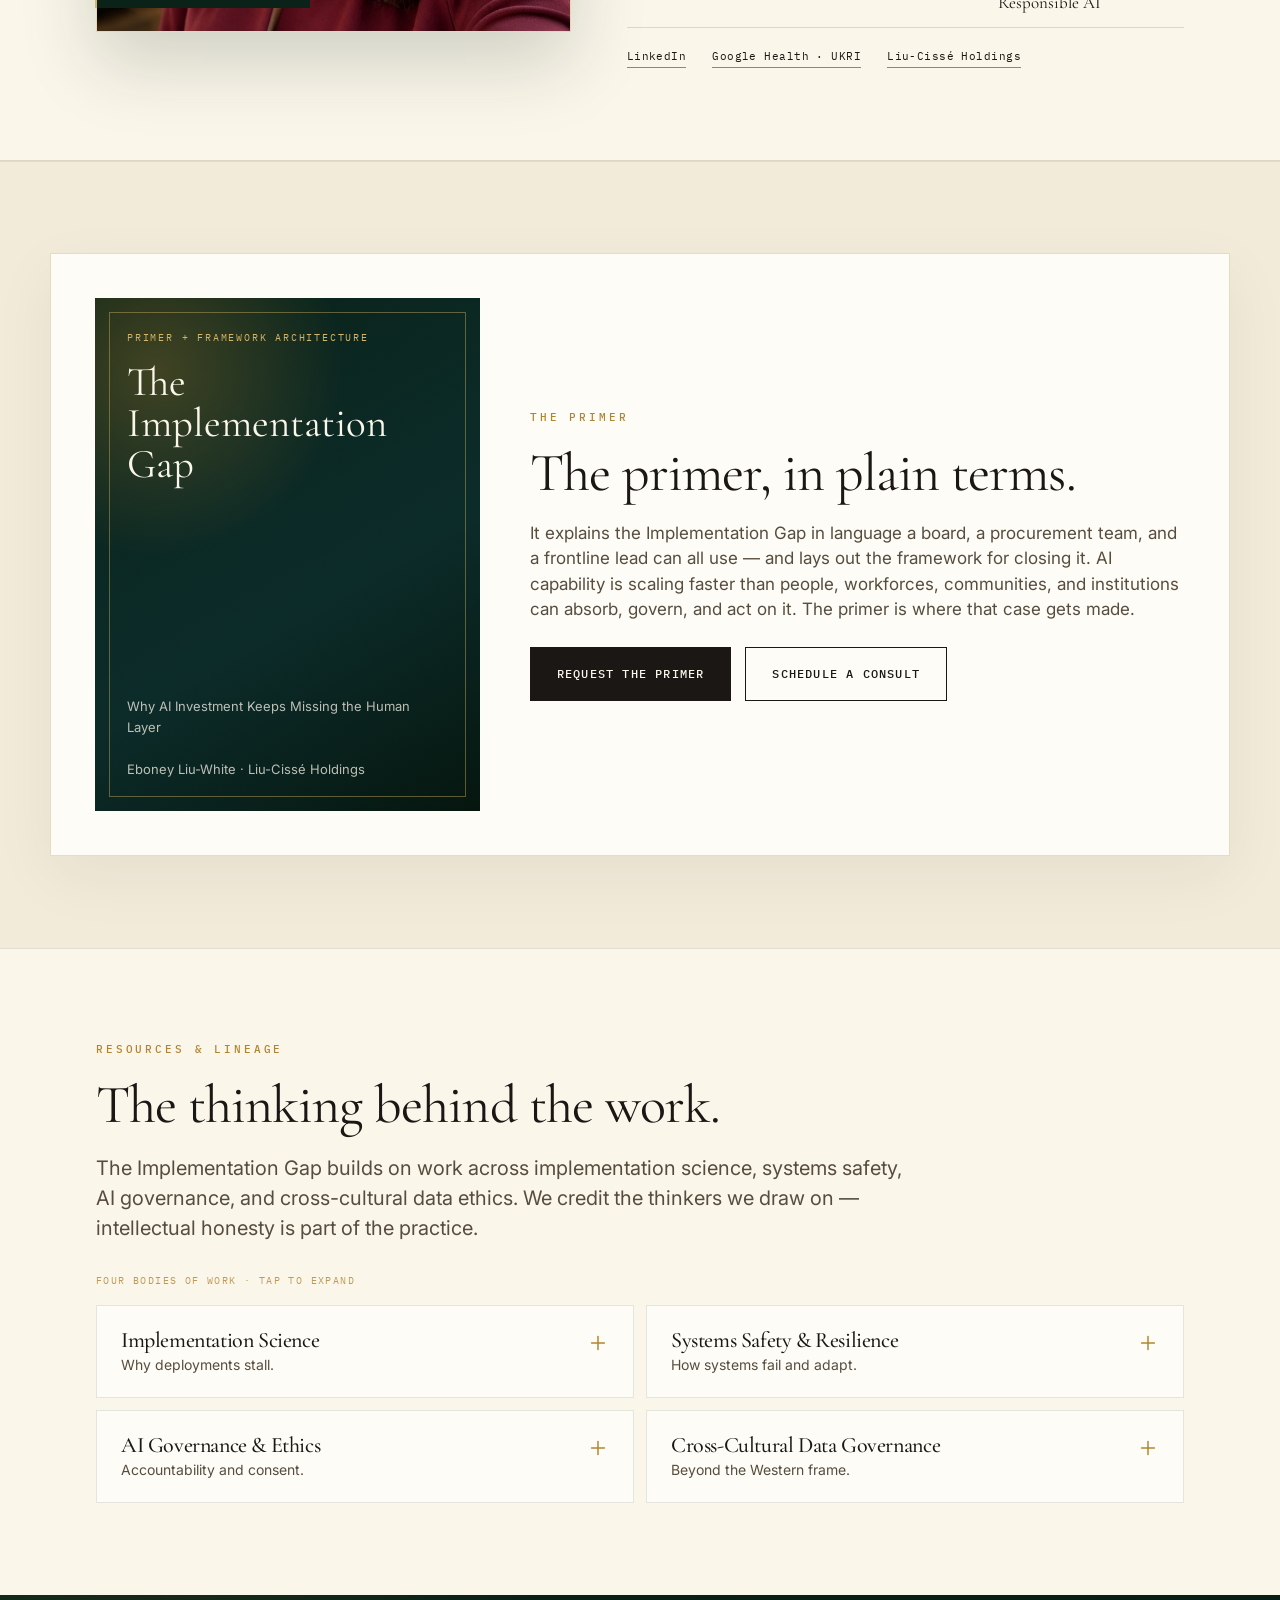
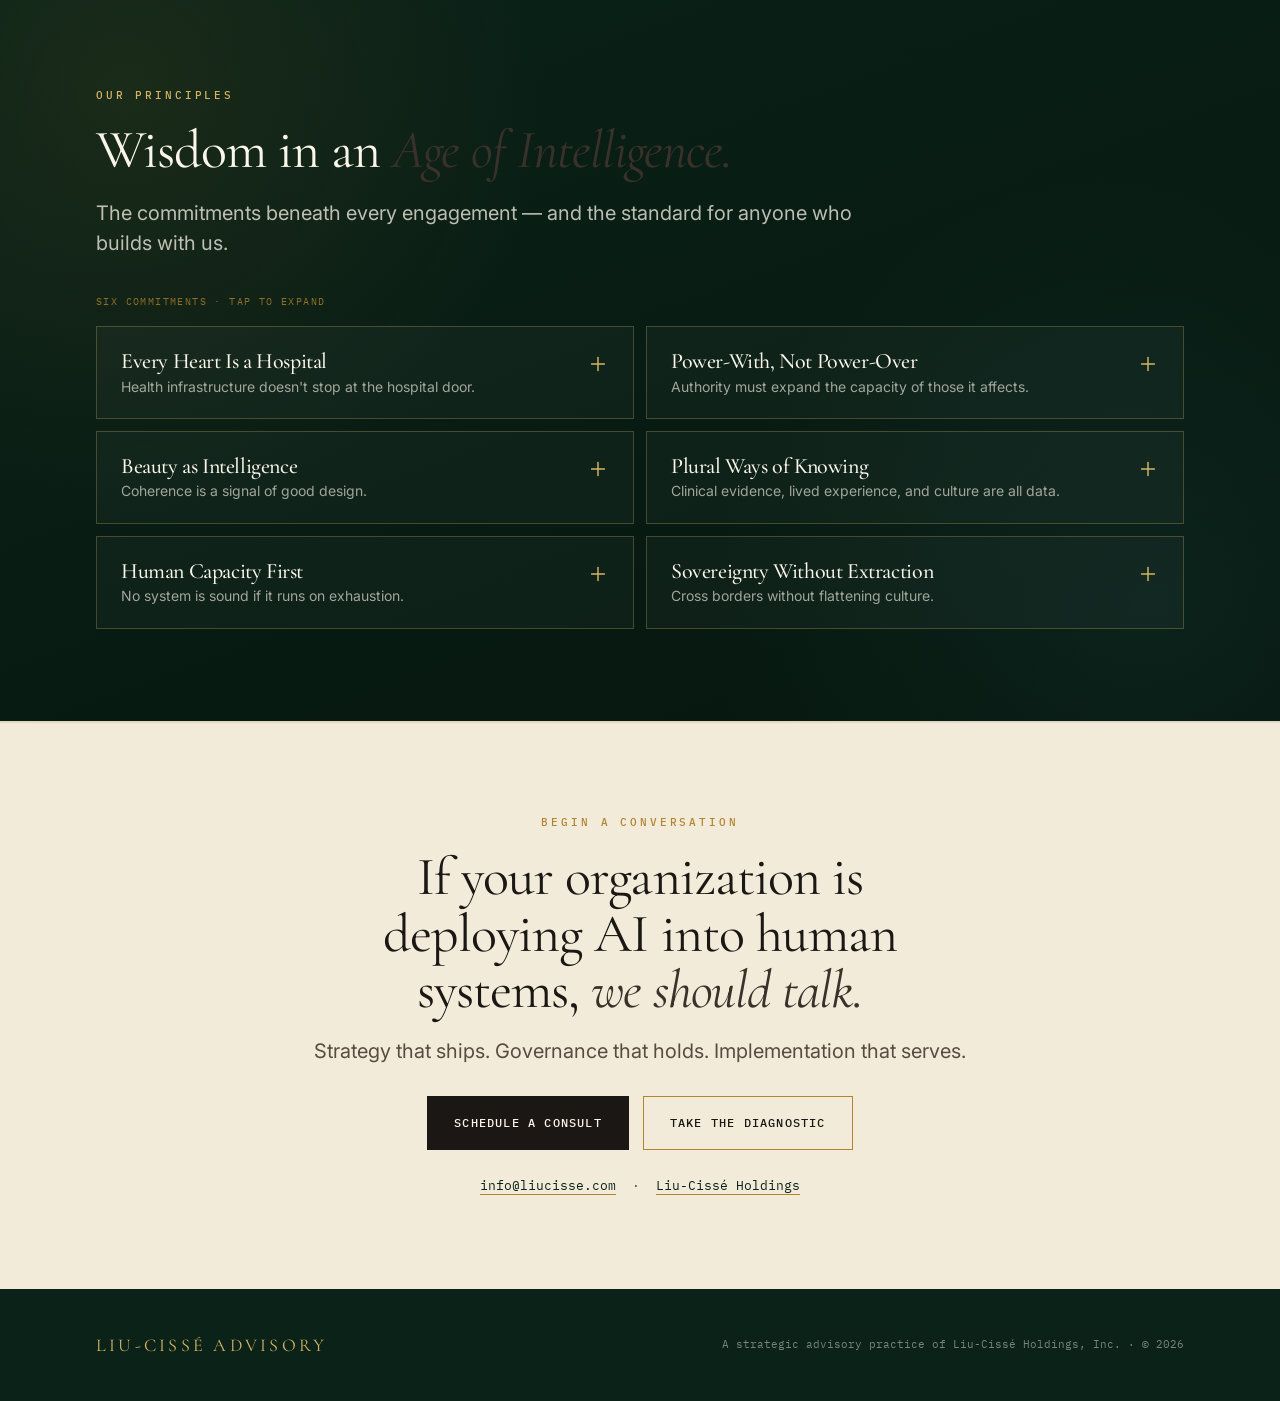
==== commit 778b997d: "initial page setup" ====
--- a/index.html
+++ b/index.html
@@ -2,173 +2,725 @@
 <html lang="en">
 
 <head>
-    <meta charset="UTF-8">
-    <meta name="viewport" content="width=device-width, initial-scale=1.0">
-    <title>Liu-Cissé Holdings, Inc.</title>
-    <meta name="description"
-        content="Human systems governance for AI in healthcare, workforce, and public infrastructure.">
-    <link rel="preconnect" href="https://fonts.googleapis.com">
-    <link rel="preconnect" href="https://fonts.gstatic.com" crossorigin>
-    <link
-        href="https://fonts.googleapis.com/css2?family=Cormorant+Garamond:ital,wght@0,400;0,500;0,600;1,400;1,500&family=Libre+Franklin:wght@300;400;500&display=swap"
-        rel="stylesheet">
-
-    <!-- Favicon -->
-    <link rel="icon" type="image/x-icon" href="assets/favicon.ico">
-    <link rel="icon" type="image/png" sizes="32x32" href="assets/favicon-32x32.png">
-    <link rel="icon" type="image/png" sizes="16x16" href="assets/favicon-16x16.png">
-    <link rel="apple-touch-icon" sizes="180x180" href="assets/apple-touch-icon.png">
-    <link rel="manifest" href="assets/site.webmanifest">
-
-    <!-- Primary Meta -->
-    <meta name="theme-color" content="#12151f">
-    <meta name="author" content="Liu-Cissé Holdings, Inc.">
-
-    <!-- Open Graph (LinkedIn, Facebook previews) -->
-    <meta property="og:type" content="website">
-    <meta property="og:url" content="https://liu-cisse.vercel.app/">
-    <meta property="og:title" content="Liu-Cissé Holdings, Inc.">
-    <meta property="og:description"
-        content="Human systems governance for AI in healthcare, workforce, and public infrastructure.">
-    <meta property="og:image" content="https://liu-cisse.vercel.app/assets/android-chrome-512x512.png">
-
-    <!-- Twitter/X Card -->
-    <meta name="twitter:card" content="summary_large_image">
-    <meta name="twitter:title" content="Liu-Cissé Holdings, Inc.">
-    <meta name="twitter:description"
-        content="Human systems governance for AI in healthcare, workforce, and public infrastructure.">
-    <meta name="twitter:image" content="https://liu-cisse.vercel.app/assets/android-chrome-512x512.png">
-    <link rel="stylesheet" href="styles.css">
+  <meta charset="UTF-8" />
+  <meta name="viewport" content="width=device-width, initial-scale=1.0" />
+  <title>Liu-Cissé Advisory · Healthcare AI Governance</title>
+  <meta name="description"
+    content="Liu-Cissé Advisory closes the Implementation Gap — the distance between what AI can detect and what people and institutions can act on." />
+  <link rel="preconnect" href="https://fonts.googleapis.com">
+  <link rel="preconnect" href="https://fonts.gstatic.com" crossorigin>
+  <link
+    href="https://fonts.googleapis.com/css2?family=Cormorant+Garamond:ital,wght@0,300;0,400;0,500;0,600;1,400;1,500&family=Inter:wght@300;400;500;600&family=IBM+Plex+Mono:wght@400;500&display=swap"
+    rel="stylesheet">
+  <link rel="stylesheet" href="styles.css">
 </head>
 
 <body>
 
-    <!-- ============================================================
-       NAV
-       ============================================================ -->
-    <nav class="nav" id="nav">
-        <div class="nav__inner">
-            <a href="#hero" class="nav__wordmark">
-                <!-- LC Monogram SVG -->
-                <!-- <svg viewBox="0 0 36 36" fill="none" xmlns="http://www.w3.org/2000/svg" aria-hidden="true">
-                    <rect x="0.5" y="0.5" width="35" height="35" stroke="#c9a84c" stroke-opacity="0.5" />
-                    <text x="5" y="25" font-family="Cormorant Garamond, Georgia, serif" font-size="18" font-weight="500"
-                        fill="#c9a84c" letter-spacing="1">LC</text>
-                </svg> -->
-                <img src="assets/liucisse_logo.png" class="nav-logo">
-                <span class="nav__wordmark-text">Liu-Cissé</span>
-            </a>
-
-            <ul class="nav__links">
-                
-                <li><a href="https://calendly.com/liucisse" target="_blank" rel="noopener" class="nav__cta">Schedule a
-                        Consultation</a></li>
-            </ul>
-
-            <button class="nav__hamburger" id="hamburger" aria-label="Toggle menu" aria-expanded="false">
-                <span></span>
-                <span></span>
-                <span></span>
-            </button>
-        </div>
-    </nav>
-
-    <!-- Mobile drawer -->
-    <div class="nav__drawer" id="drawer" role="dialog" aria-label="Navigation menu">
-        
-        <a href="https://calendly.com/liucisse" target="_blank" rel="noopener" class="nav__cta">Schedule a
-            Consultation</a>
-    </div>
-
-
-    <!-- ============================================================
-       HERO
-       ============================================================ -->
-    <section class="hero" id="hero">
-        <!-- remove for no video -->
-        <!-- <video class="hero__video-bg" autoplay muted loop playsinline>
-            <source src="assets/hero-background.mp4" type="video/mp4">
-        </video> -->
-        <div class="hero__inner">
-            <p class="t-eyebrow hero__eyebrow">Governance for the Living System</p>
-            <h1 class="t-display hero__headline">
-                Clinical truth<br><span class="headline_font_typograph">& AI governance</span>
-                <!-- remove for no video -->
-                <span class="hero__scroll-hint" aria-hidden="true">
-                    <span class="hero__scroll-line"></span>
-                </span>
-            </h1>
-            <p class="hero__subhead">
-                Deploying AI technologies into
-                    healthcare, workforce, and public
-                    infrastructure
-            </p>
-            <a href="https://calendly.com/liucisse" target="_blank" rel="noopener" class="cta-btn-2nd">Schedule
-                a
-                Consultation with the Founder</a>
-        </div>
-    </section>
-
-
-   
-
-   
-
-
-    <!-- ============================================================
-       FOOTER
-       ============================================================ -->
-    <footer class="footer">
-        <div class="footer__inner">
-            <div class="footer__wordmark">
-                <!-- <svg viewBox="0 0 28 28" fill="none" xmlns="http://www.w3.org/2000/svg" aria-hidden="true">
-                    <rect x="0.5" y="0.5" width="27" height="27" stroke="#c9a84c" stroke-opacity="0.4" />
-                    <text x="3" y="20" font-family="Cormorant Garamond, Georgia, serif" font-size="14" font-weight="500"
-                        fill="#c9a84c" letter-spacing="0.5">LC</text>
-                </svg> -->
-                <img src="assets/liucisse_logo.png" class="nav-logo">
-                <span class="footer__wordmark-text">Liu-Cissé Holdings, Inc.</span>
+  <nav>
+    <div class="navin">
+      <a class="mark" href="#top">
+        <svg class="seal" viewBox="0 0 40 40">
+          <circle cx="20" cy="20" r="18" stroke-width="1" />
+          <circle cx="20" cy="20" r="13" stroke-width="1" />
+          <path d="M14 25 V15 M14 15 L20 23 L26 15 M26 15 V25" stroke-width="1.3" stroke-linecap="round"
+            stroke-linejoin="round" />
+        </svg>
+        <span class="n">Liu-Cissé</span>
+      </a>
+      <div class="navlinks">
+        <a href="#about">About</a><a href="#gap">The Gap</a><a href="#diagnostic">Self-Assessment</a><a
+          href="#services">Services</a><a href="#lineage">Lineage</a><a href="#join">Principles</a>
+        <a class="navcta" href="https://calendly.com/liucisse" target="_blank" rel="noopener">Consult</a>
+      </div>
+    </div>
+  </nav>
+
+  <!-- HERO -->
+  <header class="hero" id="top">
+    <div class="wrap hero-grid">
+      <div class="hero-copy">
+        <div class="ey he">Healthcare AI · Human Readiness · Cross-Border Governance</div>
+        <div class="func">The model clears approval, the pilot succeeds — and nothing downstream changes. That distance
+          is the layer we work.</div>
+        <h1>AI is enterprise-ready.<br><em>People and institutions are not.</em></h1>
+        <p class="hero-sub">Liu-Cissé helps health systems, AI and emerging-technology vendors, and public institutions
+          close the <strong>Implementation Gap</strong> — the distance between what technology can detect and what
+          people, workforces, and institutions are resourced, trusted, and governed to act on.</p>
+        <div class="manifesto">
+          <div class="big">Workforce before algorithm. Consent before deployment. Sovereignty before scale.</div>
+          <div class="small">Resonance by design · Rooted in biology · Built for humanity</div>
+        </div>
+        <div class="hero-actions">
+          <a class="btn primary" href="#diagnostic">Find Your Implementation Gap <span class="ar">&#8594;</span></a>
+          <a class="btn" href="#primer">Request the Primer</a>
+        </div>
+      </div>
+      <aside class="map-panel">
+        <img src="assets/world-map.png"
+          alt="World map showing Liu-Cissé operating nodes across the United States, West Africa, Europe, and Taiwan" />
+        <span class="node n1"></span><span class="node n2"></span><span class="node n3"></span><span
+          class="node n4"></span>
+        <div class="map-cap"><strong>Built across borders.</strong><span>United States · West Africa · Europe · Taiwan.
+            A governance practice for systems moving faster than consent, capacity, and trust can follow.</span></div>
+      </aside>
+    </div>
+  </header>
+
+  <div class="marquee" aria-hidden="true">
+    <div class="mrow">
+      <span>Implementation Layer</span><span>Workforce Readiness</span><span>AI Governance</span><span>Consent
+        Architecture</span><span>Cross-Border Deployment</span>
+      <span>Implementation Layer</span><span>Workforce Readiness</span><span>AI Governance</span><span>Consent
+        Architecture</span><span>Cross-Border Deployment</span>
+    </div>
+  </div>
+
+  <!-- ABOUT -->
+  <section id="about">
+    <div class="wrap about-grid">
+      <div>
+        <div class="ey">About Liu-Cissé Advisory</div>
+        <h2>Governance for the <em>living system.</em></h2>
+        <p class="lede">A healthcare AI governance and human systems strategy practice for organizations deploying
+          technology into regulated, relational, and resource-constrained environments.</p>
+        <hr class="rule" />
+        <p class="lede" style="font-size:17px;">Built on translational systems intelligence: clinically grounded,
+          globally literate, culturally precise, and designed for the human layer technology keeps outrunning.</p>
+      </div>
+      <div class="about-card">
+        <h3>Three traditions, one practice.</h3>
+        <p>We work across the United States, Taiwan, and Africa — drawing on Western individual-rights frameworks, East
+          Asian collective-pragmatic systems, and African relational governance. AI now crosses borders faster than
+          consent, workforce capacity, and institutional trust can follow. We adapt to how each system already governs
+          rather than exporting one model everywhere.</p>
+      </div>
+    </div>
+  </section>
+
+  <!-- THE GAP -->
+  <section class="alt" id="gap">
+    <div class="wrap gap-grid">
+      <div class="gap-thesis">
+        <div class="ey">The Gap</div>
+        <div class="big">The bottleneck is not smarter models. It is human readiness at every scale.</div>
+        <div class="gap-def">
+          <p><strong>The Implementation Gap</strong> is the measurable distance between what AI can detect and what
+            people, workforces, communities, and institutions can absorb, govern, and act on.</p>
+        </div>
+      </div>
+      <div class="disc-hint">Four failure modes · tap to expand</div>
+      <div class="disc-grid">
+        <details class="disc">
+          <summary><svg class="ic" viewBox="0 0 32 32" fill="none" stroke="currentColor" stroke-width="1.4">
+              <path d="M4 24 L11 14 L17 19 L28 6" stroke-linecap="round" stroke-linejoin="round" />
+              <circle cx="28" cy="6" r="1.6" fill="currentColor" />
+            </svg>
+            <div class="stitle">
+              <h3>Data Without Action</h3>
+              <div class="teaser">Signals pile up faster than anyone can respond.</div>
+            </div><svg class="chev" viewBox="0 0 24 24" fill="none" stroke="currentColor" stroke-width="1.6">
+              <line x1="12" y1="5" x2="12" y2="19" stroke-linecap="round" />
+              <line x1="5" y1="12" x2="19" y2="12" stroke-linecap="round" />
+            </svg>
+          </summary>
+          <div class="body">
+            <p>Signals, alerts, and risk scores accumulate faster than clinicians and communities can respond. Detection
+              scales; the capacity to act on it does not.</p>
+          </div>
+        </details>
+        <details class="disc">
+          <summary><svg class="ic" viewBox="0 0 32 32" fill="none" stroke="currentColor" stroke-width="1.4">
+              <circle cx="16" cy="11" r="5" />
+              <path d="M7 27c0-5 4-8 9-8s9 3 9 8" stroke-linecap="round" />
+              <path d="M3 6 L29 6" stroke-linecap="round" stroke-dasharray="2 3" />
+            </svg>
+            <div class="stitle">
+              <h3>Extraction Without Consent</h3>
+              <div class="teaser">Models cross borders faster than consent can follow.</div>
+            </div><svg class="chev" viewBox="0 0 24 24" fill="none" stroke="currentColor" stroke-width="1.6">
+              <line x1="12" y1="5" x2="12" y2="19" stroke-linecap="round" />
+              <line x1="5" y1="12" x2="19" y2="12" stroke-linecap="round" />
+            </svg>
+          </summary>
+          <div class="body">
+            <p>Models cross borders with training data and consent primitives never made accountable to the people
+              affected — a governance gap that widens with every deployment.</p>
+          </div>
+        </details>
+        <details class="disc">
+          <summary><svg class="ic" viewBox="0 0 32 32" fill="none" stroke="currentColor" stroke-width="1.4">
+              <circle cx="13" cy="13" r="8" />
+              <path d="M19 19 L27 27" stroke-linecap="round" />
+              <path d="M10 13 L16 13 M13 10 L13 16" stroke-linecap="round" />
+            </svg>
+            <div class="stitle">
+              <h3>Detection Without Delivery</h3>
+              <div class="teaser">A need is found — and no funded path to meet it.</div>
+            </div><svg class="chev" viewBox="0 0 24 24" fill="none" stroke="currentColor" stroke-width="1.6">
+              <line x1="12" y1="5" x2="12" y2="19" stroke-linecap="round" />
+              <line x1="5" y1="12" x2="19" y2="12" stroke-linecap="round" />
+            </svg>
+          </summary>
+          <div class="body">
+            <p>A disparity is surfaced, a need documented — and no funded pathway exists to close the loop. The finding
+              becomes a report, not a change.</p>
+          </div>
+        </details>
+        <details class="disc">
+          <summary><svg class="ic" viewBox="0 0 32 32" fill="none" stroke="currentColor" stroke-width="1.4">
+              <path d="M16 4 C9 11 9 21 16 28 C23 21 23 11 16 4Z" />
+              <path d="M16 12 v8" stroke-linecap="round" />
+            </svg>
+            <div class="stitle">
+              <h3>Readiness Without Recovery</h3>
+              <div class="teaser">People adapt while already depleted.</div>
+            </div><svg class="chev" viewBox="0 0 24 24" fill="none" stroke="currentColor" stroke-width="1.6">
+              <line x1="12" y1="5" x2="12" y2="19" stroke-linecap="round" />
+              <line x1="5" y1="12" x2="19" y2="12" stroke-linecap="round" />
+            </svg>
+          </summary>
+          <div class="body">
+            <p>People are asked to adapt to new systems while already depleted by overload and institutional mistrust.
+              Change capacity is treated as infinite; it is not.</p>
+          </div>
+        </details>
+      </div>
+      <div class="gap-cta" style="margin-top:18px;">
+        <p>Find out which of these is pulling your organization apart. The diagnostic gives you a fast, plain read in
+          about two minutes.</p><a class="btn" href="#diagnostic">Start the Diagnostic <span
+            class="ar">&#8594;</span></a>
+      </div>
+    </div>
+  </section>
+
+  <!-- DIAGNOSTIC -->
+  <section class="dark on-dark" id="diagnostic">
+    <div class="wrap instrument">
+      <div class="instrument-copy">
+        <div class="ey">The Implementation Gap Diagnostic</div>
+        <h2>Where does your organization <em>sit?</em></h2>
+        <p class="lede">Seven questions, about two minutes. You'll get your Implementation Gap profile and the primer —
+          a fast read on where your organization is strong and where AI is outrunning your ability to act on it.</p>
+        <div class="instrument-note">Free · No result is a dead end · We send the primer with your profile</div>
+      </div>
+      <div class="diag">
+        <div class="diag-top"><span class="sc">Implementation Gap Profile</span>
+          <div class="progress"><span id="pbar"></span></div>
+        </div>
+        <form id="diag" onsubmit="return false;">
+          <div class="diag-body">
+            <div class="screen active" data-step="0">
+              <div class="qk">Before we begin</div>
+              <h3>Where should we send your result and the primer?</h3>
+              <div class="lead-grid">
+                <label class="inp"><span>Name</span><input id="f-name" type="text" placeholder="Your name" /></label>
+                <label class="inp"><span>Work email</span><input id="f-email" type="email"
+                    placeholder="you@organization.org" /></label>
+                <label class="inp"><span>Organization</span><input id="f-org" type="text"
+                    placeholder="Where you work" /></label>
+                <label class="inp"><span>Role</span><input id="f-role" type="text" placeholder="Your title" /></label>
+              </div>
             </div>
-            <p class="footer__copy">&copy; 2025-2026 Liu-Cissé Holdings, Inc.</p>
-            <div class="footer__legal">
-                <a href="#" data-modal="modal-privacy">Privacy Policy</a>
-                <span>·</span>
-                <a href="#" data-modal="modal-terms">Terms of Use</a>
+            <div class="screen" data-step="1">
+              <div class="qk">01 · Detection &amp; Delivery</div>
+              <h3>After a pilot succeeds, what most often happens next?</h3>
+              <div class="options">
+                <label class="option"><input type="radio" name="q1" value="0"><span>It scales smoothly to the next site
+                    or department.</span></label>
+                <label class="option"><input type="radio" name="q1" value="1"><span>It scales slowly, with friction we
+                    expected.</span></label>
+                <label class="option"><input type="radio" name="q1" value="2"><span>It stalls — the pilot works but
+                    rollout doesn't follow.</span></label>
+                <label class="option"><input type="radio" name="q1" value="3"><span>We rarely get past the pilot at
+                    all.</span></label>
+              </div>
             </div>
-        </div>
-    </footer>
-
-    <!-- Privacy Modal -->
-    <div class="modal" id="modal-privacy" role="dialog" aria-modal="true" aria-label="Privacy Policy">
-        <div class="modal__box">
-            <button class="modal__close" data-modal="modal-privacy" aria-label="Close">&times;</button>
-            <h2 class="modal__title">Privacy Policy</h2>
-            <div class="modal__body">
-                <p>Liu-Cissé Holdings, Inc. collects only the email addresses you voluntarily submit through this site.
-                    We use these solely to send communications you have requested. We do not sell, share, or transfer
-                    your data to third parties. You may unsubscribe at any time by replying to any email or contacting
-                    us directly at <a href="mailto:eboney@liucisse.com">eboney@liucisse.com</a>.</p>
-                <p>This site does not use tracking cookies or third-party analytics.</p>
-                <p>For inquiries regarding your data, contact: eboney@liucisse.com</p>
+            <div class="screen" data-step="2">
+              <div class="qk">02 · Capacity vs Demand</div>
+              <h3>How would frontline staff describe the pace of new technology?</h3>
+              <div class="options">
+                <label class="option"><input type="radio" name="q2" value="0"><span>Manageable — change is paced to
+                    capacity.</span></label>
+                <label class="option"><input type="radio" name="q2" value="1"><span>Busy, but we're keeping
+                    up.</span></label>
+                <label class="option"><input type="radio" name="q2" value="2"><span>Stretched — adoption is outrunning
+                    our people.</span></label>
+                <label class="option"><input type="radio" name="q2" value="3"><span>Depleted — change fatigue is
+                    affecting trust and retention.</span></label>
+              </div>
             </div>
-        </div>
-    </div>
-
-    <!-- Terms Modal -->
-    <div class="modal" id="modal-terms" role="dialog" aria-modal="true" aria-label="Terms of Use">
-        <div class="modal__box">
-            <button class="modal__close" data-modal="modal-terms" aria-label="Close">&times;</button>
-            <h2 class="modal__title">Terms of Use</h2>
-            <div class="modal__body">
-                <p>The content on this site is provided for informational purposes only and does not constitute legal,
-                    medical, financial, or professional advice. Engagement of Liu-Cissé Holdings, Inc. for advisory
-                    services is governed by separate written agreements.</p>
-                <p>All content &copy; 2025-2026 Liu-Cissé Holdings, Inc. Unauthorized reproduction is prohibited.</p>
-                <p>Use of this site constitutes acceptance of these terms.</p>
+            <div class="screen" data-step="3">
+              <div class="qk">03 · Data Without Action</div>
+              <h3>When a tool surfaces a signal, is there a funded, staffed pathway to act on it?</h3>
+              <div class="options">
+                <label class="option"><input type="radio" name="q3" value="0"><span>Yes, consistently, with clear
+                    ownership.</span></label>
+                <label class="option"><input type="radio" name="q3" value="1"><span>Usually, though ownership is
+                    sometimes unclear.</span></label>
+                <label class="option"><input type="radio" name="q3" value="2"><span>Sometimes — signals accumulate
+                    faster than we respond.</span></label>
+                <label class="option"><input type="radio" name="q3" value="3"><span>Rarely — we generate more than we
+                    can act on.</span></label>
+              </div>
             </div>
-        </div>
-    </div>
-    <script src="main.js" defer></script>
+            <div class="screen" data-step="4">
+              <div class="qk">04 · Consent &amp; Provenance</div>
+              <h3>How is consent and data provenance handled for the people your AI learns from?</h3>
+              <div class="options">
+                <label class="option"><input type="radio" name="q4" value="0"><span>Documented, auditable, and revisited
+                    as use evolves.</span></label>
+                <label class="option"><input type="radio" name="q4" value="1"><span>Handled at intake, not always
+                    revisited.</span></label>
+                <label class="option"><input type="radio" name="q4" value="2"><span>Inconsistent across systems or
+                    vendors.</span></label>
+                <label class="option"><input type="radio" name="q4" value="3"><span>We're not confident we could answer
+                    if asked.</span></label>
+              </div>
+            </div>
+            <div class="screen" data-step="5">
+              <div class="qk">05 · Governance</div>
+              <h3>Do you have a written AI governance standard that staff actually use?</h3>
+              <div class="options">
+                <label class="option"><input type="radio" name="q5" value="0"><span>Yes, and it's embedded in daily
+                    decisions.</span></label>
+                <label class="option"><input type="radio" name="q5" value="1"><span>Yes, but it lives in a document more
+                    than in practice.</span></label>
+                <label class="option"><input type="radio" name="q5" value="2"><span>We have fragments — policies, not a
+                    standard.</span></label>
+                <label class="option"><input type="radio" name="q5" value="3"><span>No — decisions are made case by
+                    case.</span></label>
+              </div>
+            </div>
+            <div class="screen" data-step="6">
+              <div class="qk">06 · Signal vs Reality</div>
+              <h3>When you measure whether a deployment "worked," what do you track?</h3>
+              <div class="options">
+                <label class="option"><input type="radio" name="q6" value="0"><span>Leading indicators tied to human and
+                    clinical outcomes.</span></label>
+                <label class="option"><input type="radio" name="q6" value="1"><span>A mix of adoption metrics and
+                    outcomes.</span></label>
+                <label class="option"><input type="radio" name="q6" value="2"><span>Mostly adoption and usage
+                    dashboards.</span></label>
+                <label class="option"><input type="radio" name="q6" value="3"><span>Mostly that it went
+                    live.</span></label>
+              </div>
+            </div>
+            <div class="screen" data-step="7">
+              <div class="qk">07 · Resilience</div>
+              <h3>If the person who championed a system left tomorrow, what would happen to it?</h3>
+              <div class="options">
+                <label class="option"><input type="radio" name="q7" value="0"><span>It would continue — the institution
+                    owns it.</span></label>
+                <label class="option"><input type="radio" name="q7" value="1"><span>It would wobble, then
+                    stabilize.</span></label>
+                <label class="option"><input type="radio" name="q7" value="2"><span>It would degrade
+                    noticeably.</span></label>
+                <label class="option"><input type="radio" name="q7" value="3"><span>It would likely stall or quietly
+                    end.</span></label>
+              </div>
+            </div>
+          </div>
+          <div class="diag-nav"><button class="linkbtn" id="back" type="button" disabled>&#8592; Back</button><button
+              class="btn primary" id="next" type="button" style="min-height:46px;padding:13px 22px;">Next <span
+                class="ar">&#8594;</span></button></div>
+        </form>
+        <div class="result" id="result">
+          <div class="tier" id="rTier">Implementation Gap Profile</div>
+          <h3 id="rTitle"></h3>
+          <p id="rBody"></p><a class="btn primary" id="rCta" href="#primer">Request the Primer <span
+              class="ar">&#8594;</span></a>
+        </div>
+      </div>
+    </div>
+  </section>
+
+  <!-- METHOD / SERVICES -->
+  <section class="dark on-dark" id="services" style="border-top:1px solid rgba(213,181,101,.18);">
+    <div class="wrap">
+      <div class="ey">Services · The Engagement</div>
+      <h2>A method, <em>not a manifesto.</em></h2>
+      <p class="lede" style="margin-bottom:8px;">Policy that survives contact with operations — decision frameworks,
+        risk structures, and implementation protocols for organizations deploying AI into clinical, operational, and
+        public-facing systems.</p>
+      <div class="method">
+        <div class="mstep">
+          <div class="mic"><svg viewBox="0 0 48 48" fill="none" stroke="#d5b565" stroke-width="1.5">
+              <circle cx="21" cy="21" r="12" />
+              <line x1="30" y1="30" x2="40" y2="40" stroke-linecap="round" />
+            </svg></div>
+          <div class="mn">01</div>
+          <div class="ml">Discovery</div>
+          <div class="ms">Map what's deployed, who acts, what capacity exists.</div>
+        </div>
+        <div class="marrow">&#8250;</div>
+        <div class="mstep">
+          <div class="mic"><svg viewBox="0 0 48 48" fill="none" stroke="#d5b565" stroke-width="1.5">
+              <path d="M10 30 L20 18 L28 26 L38 12" stroke-linecap="round" stroke-linejoin="round" />
+            </svg></div>
+          <div class="mn">02</div>
+          <div class="ml">Dissonance Audit</div>
+          <div class="ms">Find the misalignments, ranked by risk.</div>
+        </div>
+        <div class="marrow">&#8250;</div>
+        <div class="mstep">
+          <div class="mic"><svg viewBox="0 0 48 48" fill="none" stroke="#d5b565" stroke-width="1.5">
+              <rect x="12" y="9" width="24" height="30" rx="2" />
+              <line x1="17" y1="17" x2="31" y2="17" stroke-linecap="round" />
+              <line x1="17" y1="23" x2="31" y2="23" stroke-linecap="round" />
+            </svg></div>
+          <div class="mn">03</div>
+          <div class="ml">Coherence Charter</div>
+          <div class="ms">A reusable governance standard you own.</div>
+        </div>
+        <div class="marrow">&#8250;</div>
+        <div class="mstep">
+          <div class="mic"><svg viewBox="0 0 48 48" fill="none" stroke="#d5b565" stroke-width="1.5">
+              <path d="M10 34 L18 26 L26 30 L38 14" stroke-linecap="round" stroke-linejoin="round" />
+              <line x1="10" y1="38" x2="38" y2="38" stroke-linecap="round" />
+            </svg></div>
+          <div class="mn">04</div>
+          <div class="ml">Scorecard</div>
+          <div class="ms">Indicators that survive the handoff.</div>
+        </div>
+      </div>
+      <div class="disc-hint" style="color:var(--gold-l);">Three ways to engage · tap to expand</div>
+      <div style="display:flex;flex-direction:column;gap:12px;">
+        <details class="disc">
+          <summary>
+            <div class="stitle">
+              <h3>Implementation Gap Diagnostic <span
+                  style="font-family:'IBM Plex Mono',monospace;font-size:11px;color:var(--gold-l);letter-spacing:.1em;">·
+                  TIER 1 · FREE</span></h3>
+              <div class="teaser">Seven questions. A plain read in two minutes.</div>
+            </div><svg class="chev" viewBox="0 0 24 24" fill="none" stroke="currentColor" stroke-width="1.6">
+              <line x1="12" y1="5" x2="12" y2="19" stroke-linecap="round" />
+              <line x1="5" y1="12" x2="19" y2="12" stroke-linecap="round" />
+            </svg>
+          </summary>
+          <div class="body">
+            <p>The seven-question self-assessment returns your Implementation Gap profile and the primer. Begin before
+              you spend a dollar or a meeting. <a href="#diagnostic"
+                style="color:var(--gold-l);border-bottom:1px solid var(--gold);text-decoration:none;">Take the
+                diagnostic →</a></p>
+          </div>
+        </details>
+        <details class="disc" open>
+          <summary>
+            <div class="stitle">
+              <h3>Dissonance Audit <span
+                  style="font-family:'IBM Plex Mono',monospace;font-size:11px;color:var(--gold-l);letter-spacing:.1em;">·
+                  TIER 2 · SCOPED</span></h3>
+              <div class="teaser">Fixed-scope, productized, async-first.</div>
+            </div><svg class="chev" viewBox="0 0 24 24" fill="none" stroke="currentColor" stroke-width="1.6">
+              <line x1="12" y1="5" x2="12" y2="19" stroke-linecap="round" />
+              <line x1="5" y1="12" x2="19" y2="12" stroke-linecap="round" />
+            </svg>
+          </summary>
+          <div class="body">
+            <p>A structured diagnostic of a specific deployment or governance gap, built from your submitted
+              organizational data. <a href="mailto:info@liucisse.com?subject=Dissonance%20Audit%20Inquiry"
+                style="color:var(--gold-l);border-bottom:1px solid var(--gold);text-decoration:none;">Request scope
+                &amp; intake →</a></p>
+          </div>
+        </details>
+        <details class="disc">
+          <summary>
+            <div class="stitle">
+              <h3>The Engagement <span
+                  style="font-family:'IBM Plex Mono',monospace;font-size:11px;color:var(--gold-l);letter-spacing:.1em;">·
+                  TIER 3 · ADVISORY</span></h3>
+              <div class="teaser">Selective, application-gated, on retainer.</div>
+            </div><svg class="chev" viewBox="0 0 24 24" fill="none" stroke="currentColor" stroke-width="1.6">
+              <line x1="12" y1="5" x2="12" y2="19" stroke-linecap="round" />
+              <line x1="5" y1="12" x2="19" y2="12" stroke-linecap="round" />
+            </svg>
+          </summary>
+          <div class="body">
+            <p>Coherence Charter and Human Readiness Strategy on retainer — the full four-stage engagement for the long
+              term. <a href="https://calendly.com/liucisse" target="_blank" rel="noopener"
+                style="color:var(--gold-l);border-bottom:1px solid var(--gold);text-decoration:none;">Schedule a consult
+                →</a></p>
+          </div>
+        </details>
+      </div>
+    </div>
+  </section>
+
+  <!-- FOUNDER -->
+  <section id="founder">
+    <div class="wrap fwrap">
+      <div class="portrait">
+        <img src="assets/founder.png" alt="Eboney Liu-White, Founder and Executive Chair of Liu-Cissé" />
+        <div class="badge">
+          <div class="nm">Eboney Liu-White</div>
+          <div class="rl">Founder &amp; Executive Chair</div>
+        </div>
+      </div>
+      <div class="fbio">
+        <div class="ey">Founder</div>
+        <h2>Clinician. Operator. <em>Governance architect.</em></h2>
+        <div class="creds">RN · MHA · MSN(c) · CDH-E · CEET</div>
+        <p>Twenty-two years of clinical nursing, fifteen in enterprise health technology owning the full commercial
+          cycle — an <strong>$8-10M book across 140+ accounts</strong> — and most recently Responsible-AI work at
+          <strong>Google Health</strong>.</p>
+        <p>The clinical license is the ground truth: close enough to practice to understand consequence, close enough to
+          enterprise systems to understand scale, close enough to global governance to see where the frameworks fail.
+          The throughline is translational authority.</p>
+        <div class="arc-inline">
+          <div class="a">
+            <div class="yr">22 years</div>
+            <div class="wt">Clinical nursing</div>
+          </div>
+          <div class="a">
+            <div class="yr">15 years</div>
+            <div class="wt">Enterprise health tech</div>
+          </div>
+          <div class="a">
+            <div class="yr">Recent</div>
+            <div class="wt">Google Health · Responsible AI</div>
+          </div>
+        </div>
+        <div class="fmeta">
+          <a href="https://www.linkedin.com/in/eelleven" target="_blank" rel="noopener">LinkedIn</a>
+          <a href="https://www.sdruk.ukri.org/2025/06/17/google-for-health-roundtable/" target="_blank"
+            rel="noopener">Google Health · UKRI</a>
+          <a href="https://www.linkedin.com/company/liucisse" target="_blank" rel="noopener">Liu-Cissé Holdings</a>
+        </div>
+      </div>
+    </div>
+  </section>
+
+  <!-- PRIMER -->
+  <section class="alt" id="primer">
+    <div class="wrap"
+      style="display:grid;grid-template-columns:.74fr 1.26fr;gap:50px;align-items:center;border:1px solid var(--line);background:var(--ivory);padding:44px;box-shadow:0 20px 60px rgba(10,34,24,.06);">
+      <div
+        style="aspect-ratio:3/4;background:radial-gradient(circle at 16% 14%,rgba(177,132,47,.32),transparent 34%),linear-gradient(150deg,var(--forest),#0c2c2a 58%,var(--forest-d));color:var(--bone);padding:32px;display:flex;flex-direction:column;justify-content:space-between;position:relative;">
+        <div style="position:absolute;inset:14px;border:1px solid rgba(213,181,101,.42);"></div>
+        <div style="position:relative;z-index:1;">
+          <div
+            style="font-family:'IBM Plex Mono',monospace;font-size:10px;letter-spacing:.18em;text-transform:uppercase;color:var(--gold-l);margin-bottom:16px;">
+            Primer + Framework Architecture</div>
+          <div class="serif" style="font-size:clamp(30px,3.2vw,42px);line-height:1;">The<br>Implementation<br>Gap</div>
+        </div>
+        <div style="position:relative;z-index:1;font-size:13px;color:rgba(251,246,234,.74);">Why AI Investment Keeps
+          Missing the Human Layer<br><br>Eboney Liu-White · Liu-Cissé Holdings</div>
+      </div>
+      <div>
+        <div class="ey">The Primer</div>
+        <h2>The primer, in plain terms.</h2>
+        <p class="lede" style="font-size:17px;margin-bottom:24px;">It explains the Implementation Gap in language a
+          board, a procurement team, and a frontline lead can all use — and lays out the framework for closing it. AI
+          capability is scaling faster than people, workforces, communities, and institutions can absorb, govern, and
+          act on it. The primer is where that case gets made.</p>
+        <div class="hero-actions" style="margin-top:0;animation:none;opacity:1;">
+          <a class="btn primary" href="mailto:info@liucisse.com?subject=Send%20Primer%20and%20Self-Assessment">Request
+            the Primer</a>
+          <a class="btn" href="https://calendly.com/liucisse" target="_blank" rel="noopener">Schedule a Consult</a>
+        </div>
+      </div>
+    </div>
+  </section>
+
+  <!-- LINEAGE -->
+  <section id="lineage">
+    <div class="wrap">
+      <div class="ey">Resources &amp; Lineage</div>
+      <h2>The thinking behind the work.</h2>
+      <p class="lede" style="margin-bottom:30px;">The Implementation Gap builds on work across implementation science,
+        systems safety, AI governance, and cross-cultural data ethics. We credit the thinkers we draw on — intellectual
+        honesty is part of the practice.</p>
+      <div class="disc-hint">Four bodies of work · tap to expand</div>
+      <div class="disc-grid">
+        <details class="disc">
+          <summary>
+            <div class="stitle">
+              <h3>Implementation Science</h3>
+              <div class="teaser">Why deployments stall.</div>
+            </div><svg class="chev" viewBox="0 0 24 24" fill="none" stroke="currentColor" stroke-width="1.6">
+              <line x1="12" y1="5" x2="12" y2="19" stroke-linecap="round" />
+              <line x1="5" y1="12" x2="19" y2="12" stroke-linecap="round" />
+            </svg>
+          </summary>
+          <div class="body">
+            <p>Translation-lag and the frameworks that explain the distance between evidence and practice. [Citations to
+              follow.]</p>
+          </div>
+        </details>
+        <details class="disc">
+          <summary>
+            <div class="stitle">
+              <h3>Systems Safety &amp; Resilience</h3>
+              <div class="teaser">How systems fail and adapt.</div>
+            </div><svg class="chev" viewBox="0 0 24 24" fill="none" stroke="currentColor" stroke-width="1.6">
+              <line x1="12" y1="5" x2="12" y2="19" stroke-linecap="round" />
+              <line x1="5" y1="12" x2="19" y2="12" stroke-linecap="round" />
+            </svg>
+          </summary>
+          <div class="body">
+            <p>The study of how complex human systems actually break, recover, and hold. [Citations to follow.]</p>
+          </div>
+        </details>
+        <details class="disc">
+          <summary>
+            <div class="stitle">
+              <h3>AI Governance &amp; Ethics</h3>
+              <div class="teaser">Accountability and consent.</div>
+            </div><svg class="chev" viewBox="0 0 24 24" fill="none" stroke="currentColor" stroke-width="1.6">
+              <line x1="12" y1="5" x2="12" y2="19" stroke-linecap="round" />
+              <line x1="5" y1="12" x2="19" y2="12" stroke-linecap="round" />
+            </svg>
+          </summary>
+          <div class="body">
+            <p>Responsible-AI principles, consent architecture, and the accountability the technical frameworks miss.
+              [Citations to follow.]</p>
+          </div>
+        </details>
+        <details class="disc">
+          <summary>
+            <div class="stitle">
+              <h3>Cross-Cultural Data Governance</h3>
+              <div class="teaser">Beyond the Western frame.</div>
+            </div><svg class="chev" viewBox="0 0 24 24" fill="none" stroke="currentColor" stroke-width="1.6">
+              <line x1="12" y1="5" x2="12" y2="19" stroke-linecap="round" />
+              <line x1="5" y1="12" x2="19" y2="12" stroke-linecap="round" />
+            </svg>
+          </summary>
+          <div class="body">
+            <p>Relational ethics and data sovereignty across the systems we operate in. [Citations to follow.]</p>
+          </div>
+        </details>
+      </div>
+    </div>
+  </section>
+
+  <!-- PRINCIPLES -->
+  <section class="dark on-dark" id="join">
+    <div class="wrap">
+      <div class="ey">Our Principles</div>
+      <h2>Wisdom in an <em>Age of Intelligence.</em></h2>
+      <p class="lede" style="margin-bottom:36px;">The commitments beneath every engagement — and the standard for anyone
+        who builds with us.</p>
+      <div class="disc-hint">Six commitments · tap to expand</div>
+      <div class="disc-grid">
+        <details class="disc">
+          <summary>
+            <div class="stitle">
+              <h3>Every Heart Is a Hospital</h3>
+              <div class="teaser">Health infrastructure doesn't stop at the hospital door.</div>
+            </div><svg class="chev" viewBox="0 0 24 24" fill="none" stroke="currentColor" stroke-width="1.6">
+              <line x1="12" y1="5" x2="12" y2="19" stroke-linecap="round" />
+              <line x1="5" y1="12" x2="19" y2="12" stroke-linecap="round" />
+            </svg>
+          </summary>
+          <div class="body">
+            <p>Every household and community carries health infrastructure. We build to strengthen that capacity, not
+              bypass it.</p>
+          </div>
+        </details>
+        <details class="disc">
+          <summary>
+            <div class="stitle">
+              <h3>Power-With, Not Power-Over</h3>
+              <div class="teaser">Authority must expand the capacity of those it affects.</div>
+            </div><svg class="chev" viewBox="0 0 24 24" fill="none" stroke="currentColor" stroke-width="1.6">
+              <line x1="12" y1="5" x2="12" y2="19" stroke-linecap="round" />
+              <line x1="5" y1="12" x2="19" y2="12" stroke-linecap="round" />
+            </svg>
+          </summary>
+          <div class="body">
+            <p>Authority is legitimate only when it expands the capacity of the people it affects. We design for agency,
+              not compliance.</p>
+          </div>
+        </details>
+        <details class="disc">
+          <summary>
+            <div class="stitle">
+              <h3>Beauty as Intelligence</h3>
+              <div class="teaser">Coherence is a signal of good design.</div>
+            </div><svg class="chev" viewBox="0 0 24 24" fill="none" stroke="currentColor" stroke-width="1.6">
+              <line x1="12" y1="5" x2="12" y2="19" stroke-linecap="round" />
+              <line x1="5" y1="12" x2="19" y2="12" stroke-linecap="round" />
+            </svg>
+          </summary>
+          <div class="body">
+            <p>When a system is built for the people inside it, it shows. Coherence is not decoration — it is evidence
+              the design is sound.</p>
+          </div>
+        </details>
+        <details class="disc">
+          <summary>
+            <div class="stitle">
+              <h3>Plural Ways of Knowing</h3>
+              <div class="teaser">Clinical evidence, lived experience, and culture are all data.</div>
+            </div><svg class="chev" viewBox="0 0 24 24" fill="none" stroke="currentColor" stroke-width="1.6">
+              <line x1="12" y1="5" x2="12" y2="19" stroke-linecap="round" />
+              <line x1="5" y1="12" x2="19" y2="12" stroke-linecap="round" />
+            </svg>
+          </summary>
+          <div class="body">
+            <p>Clinical evidence, lived experience, and cultural context are all data. We don't privilege one and
+              discard the rest.</p>
+          </div>
+        </details>
+        <details class="disc">
+          <summary>
+            <div class="stitle">
+              <h3>Human Capacity First</h3>
+              <div class="teaser">No system is sound if it runs on exhaustion.</div>
+            </div><svg class="chev" viewBox="0 0 24 24" fill="none" stroke="currentColor" stroke-width="1.6">
+              <line x1="12" y1="5" x2="12" y2="19" stroke-linecap="round" />
+              <line x1="5" y1="12" x2="19" y2="12" stroke-linecap="round" />
+            </svg>
+          </summary>
+          <div class="body">
+            <p>No system is sound if it runs on the exhaustion of its people. Workforce capacity is a precondition, not
+              an afterthought.</p>
+          </div>
+        </details>
+        <details class="disc">
+          <summary>
+            <div class="stitle">
+              <h3>Sovereignty Without Extraction</h3>
+              <div class="teaser">Cross borders without flattening culture.</div>
+            </div><svg class="chev" viewBox="0 0 24 24" fill="none" stroke="currentColor" stroke-width="1.6">
+              <line x1="12" y1="5" x2="12" y2="19" stroke-linecap="round" />
+              <line x1="5" y1="12" x2="19" y2="12" stroke-linecap="round" />
+            </svg>
+          </summary>
+          <div class="body">
+            <p>We work across borders without flattening culture or mistaking access for consent.</p>
+          </div>
+        </details>
+      </div>
+    </div>
+  </section>
+
+  <!-- CONTACT -->
+  <section class="contact alt" id="contact">
+    <div class="wrap">
+      <div class="ey">Begin a Conversation</div>
+      <h2>If your organization is deploying AI into human systems, <em>we should talk.</em></h2>
+      <p class="lede">Strategy that ships. Governance that holds. Implementation that serves.</p>
+      <div class="crow">
+        <a class="btn primary" href="https://calendly.com/liucisse" target="_blank" rel="noopener">Schedule a
+          Consult</a>
+        <a class="btn gold" href="#diagnostic">Take the Diagnostic</a>
+      </div>
+      <div class="cl"><a href="mailto:info@liucisse.com">info@liucisse.com</a> &nbsp;·&nbsp; <a
+          href="https://www.linkedin.com/company/liucisse" target="_blank" rel="noopener">Liu-Cissé Holdings</a></div>
+    </div>
+  </section>
+
+  <footer>
+    <div class="wrap foot">
+      <div class="mk">Liu-Cissé Advisory</div>
+      <div class="sm">A strategic advisory practice of Liu-Cissé Holdings, Inc. · © 2026</div>
+    </div>
+  </footer>
+
+  <script src="main.js"></script>
 </body>
 
 </html>
--- a/styles.css
+++ b/styles.css
@@ -1,1337 +1,1761 @@
-/* ============================================================
-   LIU-CISSÉ HOLDINGS — STYLESHEET
-   ============================================================ */
-
-/* ------------------------------------------------------------
-   1. CUSTOM PROPERTIES
-   ------------------------------------------------------------ */
 :root {
-    /* Palette — warm parchment editorial */
-    --black: #071f18;
-    --charcoal: #12372c;
-    --navy: #162f4b;
-    --burgundy: #4a1e1e;
-    --burgundy-mid: #6c2c2b;
-    --forest: #071f18;
-    --forest-mid: #1d4b3a;
-    --ivory: #fbf5ea;
-    --ivory-dim: #e7dcc6;
-    --gold: #b88a35;
-    --gold-dim: #a07828;
-    --gold-pale: #ead9a6;
+    --bone: #fbf6ea;
+    /* DOMINANT cream/bone ground */
+    --bone-2: #f3ebda;
+    --ivory: #fefcf6;
+    --forest: #0a2218;
+    /* accent sections only */
+    --forest-d: #06160f;
+    --charcoal: #211f1c;
+    --burgundy: #6e1b32;
+    --burg-br: #8f2342;
+    --gold: #b1842f;
+    --gold-l: #d5b565;
     --copper: #a15b35;
-    --white: #fbf5ea;
-    --teal:#2e6f66;
-    --gold-gradient: linear-gradient(
-        105deg,
-        #7a5c1e 0%,
-        #b8860b 18%,
-        #e8c84a 32%,
-        #fdf0a0 42%,
-        #f5d769 50%,
-        #c8960c 62%,
-        #a87020 75%,
-        #d4a832 88%,
-        #8a6318 100%
-    );
-
-    /* Typography */
-    --serif: 'Cormorant Garamond', 'Georgia', serif;
-    --sans: 'Libre Franklin', -apple-system, 'Helvetica Neue', sans-serif;
-
-    
-
-    /* Spacing scale */
-    --space-xs: 0.5rem;
-    --space-sm: 1rem;
-    --space-md: 2rem;
-    --space-lg: 4rem;
-    --space-xl: 6rem;
-    --space-2xl: 9rem;
-
-    /* Section padding */
-    --section-pad: 6rem 0;
-
-    /* Nav height */
-    --nav-h: 70px;
-
-    /* Max content width */
-    --max-w: 1200px;
-    --max-w-text: 760px;
-}
-
-/* ------------------------------------------------------------
-   2. RESET & BASE
-   ------------------------------------------------------------ */
-*,
-*::before,
-*::after {
+    --ink: #1a1714;
+    /* near-black charcoal — primary text on cream */
+    --ink-soft: #3a322a;
+    /* warm-charcoal emphasis */
+    --muted: #574d3f;
+    /* darker muted for crisper body */
+    --line: rgba(177, 132, 47, .28);
+    --line-soft: rgba(10, 34, 24, .1);
+    --max: 1180px;
+}
+
+* {
     margin: 0;
     padding: 0;
     box-sizing: border-box;
 }
 
 html {
-    font-size: 16px;
     scroll-behavior: smooth;
+}
+
+body {
+    background: var(--bone);
+    color: var(--ink);
+    font-family: 'Inter', sans-serif;
+    font-size: 17px;
+    line-height: 1.6;
     -webkit-font-smoothing: antialiased;
-}
-
-body {
-    font-family: var(--sans);
-    font-weight: 300;
-    color: var(--forest);
-    background: #f3eadc;
-    line-height: 1.75;
     overflow-x: hidden;
 }
 
-/* Subtle parchment ambient glow */
+/* warm paper grain + faint biophilic glow */
 body::before {
     content: "";
     position: fixed;
     inset: 0;
     z-index: 0;
     pointer-events: none;
-    background:
-        radial-gradient(ellipse at 8% 0%, rgba(184, 138, 53, .18), transparent 42%),
-        radial-gradient(ellipse at 88% 10%, rgba(46, 111, 102, .12), transparent 36%),
-        radial-gradient(ellipse at 8% 92%, rgba(108, 44, 43, .10), transparent 42%),
-        linear-gradient(180deg, rgba(255, 255, 255, .16), transparent 32%);
-}
-
-img {
-    display: block;
-    max-width: 100%;
-    height: auto;
+    opacity: .5;
+    background: radial-gradient(circle at 96% 3%, rgba(177, 132, 47, .045), transparent 26%), radial-gradient(circle at 2% 60%, rgba(46, 111, 102, .05), transparent 30%);
+}
+
+::selection {
+    background: var(--forest);
+    color: var(--bone);
 }
 
 a {
     color: inherit;
+}
+
+.wrap {
+    position: relative;
+    z-index: 1;
+    max-width: var(--max);
+    margin: 0 auto;
+    padding: 0 46px;
+}
+
+@media(max-width:680px) {
+    .wrap {
+        padding: 0 22px;
+    }
+}
+
+.serif {
+    font-family: 'Cormorant Garamond', serif;
+}
+
+.ey {
+    font-family: 'IBM Plex Mono', monospace;
+    font-size: 11px;
+    font-weight: 500;
+    letter-spacing: .26em;
+    text-transform: uppercase;
+    color: var(--gold);
+    margin-bottom: 18px;
+}
+
+h1,
+h2,
+h3 {
+    font-family: 'Cormorant Garamond', serif;
+    font-weight: 400;
+    letter-spacing: -.018em;
+}
+
+h2 {
+    font-size: clamp(34px, 4.6vw, 54px);
+    line-height: 1.04;
+    color: var(--ink);
+    margin-bottom: 20px;
+}
+
+h2 em {
+    font-style: italic;
+    color: var(--ink-soft);
+}
+
+.lede {
+    font-size: 20px;
+    line-height: 1.5;
+    color: var(--muted);
+    max-width: 62ch;
+}
+
+p {
+    color: var(--muted);
+}
+
+.rule {
+    height: 1px;
+    width: 64px;
+    background: var(--gold);
+    border: none;
+    margin: 24px 0;
+}
+
+.btn {
+    font-family: 'IBM Plex Mono', monospace;
+    font-size: 12px;
+    font-weight: 500;
+    letter-spacing: .1em;
+    text-transform: uppercase;
     text-decoration: none;
-}
-
-ul {
-    list-style: none;
-}
-
-.text-center {
-    text-align: center;
-}
-
-.gold-text {
-    background: var(--gold-gradient);
-    -webkit-background-clip: text;
-    -webkit-text-fill-color: transparent;
-    background-clip: text;
-}
-
-.mt-1 {
-    margin-top: 1rem;
-}
-
-/* ------------------------------------------------------------
-   3. TYPOGRAPHY
-   ------------------------------------------------------------ */
-.t-eyebrow {
-    font-family: var(--sans);
-    font-size: 0.68rem;
-    font-weight: 500;
-    letter-spacing: 0.22em;
-    text-transform: uppercase;
-    color: var(--gold);
-}
-
-.t-display {
-    font-family: var(--serif);
-    font-size: clamp(2.8rem, 6vw, 5.2rem);
-    font-weight: 500;
-    line-height: 1.1;
-    letter-spacing: 0.01em;
+    padding: 16px 26px;
+    border: 1px solid var(--ink);
+    color: var(--ink);
+    background: transparent;
+    display: inline-flex;
+    align-items: center;
+    gap: 10px;
+    min-height: 54px;
+    transition: .22s;
+    cursor: pointer;
+}
+
+.btn:hover {
+    background: var(--ink);
+    color: var(--bone);
+}
+
+.btn .ar {
+    transition: transform .22s;
+}
+
+.btn:hover .ar {
+    transform: translateX(4px);
+}
+
+.btn.primary {
+    background: var(--ink);
+    color: var(--bone);
+    border-color: var(--ink);
+}
+
+.btn.primary:hover {
+    background: var(--forest);
+    border-color: var(--forest);
+}
+
+.btn.gold {
+    border-color: var(--gold);
+    color: var(--ink);
+}
+
+.btn.gold:hover {
+    background: var(--gold);
+    border-color: var(--gold);
+    color: var(--ivory);
+}
+
+.on-dark .btn {
+    border-color: var(--gold-l);
+    color: var(--bone);
+}
+
+.on-dark .btn:hover {
+    background: var(--gold-l);
+    border-color: var(--gold-l);
     color: var(--forest);
 }
 
-.t-display-sm {
-    font-family: var(--serif);
-    font-size: clamp(1.8rem, 3.5vw, 2.8rem);
-    font-weight: 500;
-    line-height: 1.2;
+.on-dark .btn.primary {
+    background: var(--gold-l);
     color: var(--forest);
-}
-
-.t-heading {
-    font-family: var(--serif);
-    font-size: clamp(1.4rem, 2.5vw, 1.9rem);
-    font-weight: 500;
-    line-height: 1.3;
-    color: var(--forest);
-}
-
-.t-body {
-    font-family: var(--sans);
-    font-size: 1rem;
-    font-weight: 300;
-    line-height: 1.8;
-    color: #6d6254;
-}
-
-.t-quote {
-    font-family: var(--serif);
-    font-size: clamp(1.5rem, 3vw, 2.2rem);
-    font-weight: 400;
-    font-style: italic;
-    line-height: 1.45;
-    color: var(--forest);
-}
-
-/* ------------------------------------------------------------
-   4. LAYOUT UTILITIES
-   ------------------------------------------------------------ */
-.container {
-    width: 100%;
-    max-width: var(--max-w);
+    border-color: var(--gold-l);
+}
+
+.on-dark .btn.primary:hover {
+    background: var(--ivory);
+    border-color: var(--ivory);
+}
+
+/* MONOGRAM SEAL */
+.seal {
+    width: 34px;
+    height: 34px;
+    flex: none;
+}
+
+.seal circle,
+.seal path {
+    stroke: var(--gold);
+    fill: none;
+}
+
+/* NAV */
+nav {
+    position: sticky;
+    top: 0;
+    z-index: 90;
+    background: rgba(251, 246, 234, .9);
+    backdrop-filter: blur(12px) saturate(1.1);
+    border-bottom: 1px solid var(--line-soft);
+}
+
+.navin {
+    max-width: var(--max);
     margin: 0 auto;
-    padding: 0 2rem;
-}
-
-.container--text {
-    max-width: var(--max-w-text);
-}
-
-.section {
-    padding: var(--section-pad);
-}
-
-.section--charcoal {
-    background: #f3eadc;
-}
-
-.section--navy {
-    background: var(--navy);
-}
-
-.section--burgundy {
-    background: var(--burgundy);
-}
-
-.section--forest {
-    background: var(--forest);
-}
-
-.section--ivory {
-    background: var(--ivory);
-    color: var(--forest);
-}
-
-.divider-gold {
-    width: 48px;
-    height: 1px;
-    background: var(--gold);
-    margin: 1.5rem 0;
-}
-
-.divider-gold--center {
-    margin: 1.5rem auto;
-}
-
-/* ------------------------------------------------------------
-   5. NAV
-   ------------------------------------------------------------ */
-.nav {
-    position: fixed;
-    top: 0;
-    left: 0;
-    right: 0;
-    z-index: 1000;
-    height: var(--nav-h);
-    display: flex;
-    align-items: center;
-    transition: background 0.4s ease, border-bottom 0.4s ease;
-    background: rgba(243, 234, 220, .92);
-    border-bottom: 1px solid rgba(184, 138, 53, .25);
-}
-
-.nav.scrolled {
-    background: rgba(243, 234, 220, .97);
-    border-bottom: 1px solid rgba(184, 138, 53, .34);
-    backdrop-filter: blur(12px);
-}
-
-.nav__inner {
-    width: 100%;
-    max-width: var(--max-w);
-    margin: 0 auto;
-    padding: 0 2rem;
+    padding: 14px 46px;
     display: flex;
     align-items: center;
     justify-content: space-between;
-}
-
-.nav__wordmark {
+    gap: 24px;
+}
+
+.mark {
+    text-decoration: none;
     display: flex;
     align-items: center;
-    gap: 0.75rem;
+    gap: 12px;
+}
+
+.mark .n {
+    font-family: 'Cormorant Garamond', serif;
+    font-weight: 600;
+    font-size: 22px;
+    letter-spacing: .2em;
+    text-transform: uppercase;
+    color: var(--ink);
+}
+
+.navlinks {
+    display: flex;
+    gap: 22px;
+    align-items: center;
+    font-family: 'IBM Plex Mono', monospace;
+    font-size: 11px;
+    letter-spacing: .13em;
+    text-transform: uppercase;
+    color: var(--muted);
+}
+
+.navlinks a {
     text-decoration: none;
-}
-
-.nav__wordmark-text {
-    font-family: var(--serif);
-    font-size: 1.1rem;
+    position: relative;
+    padding: 4px 0;
+    transition: color .2s;
+}
+
+.navlinks a:not(.navcta)::after {
+    content: "";
+    position: absolute;
+    left: 0;
+    bottom: 0;
+    width: 0;
+    height: 1px;
+    background: var(--gold);
+    transition: width .25s;
+}
+
+.navlinks a:not(.navcta):hover {
+    color: var(--ink-soft);
+}
+
+.navlinks a:not(.navcta):hover::after {
+    width: 100%;
+}
+
+.navcta {
+    border: 1px solid var(--forest);
+    padding: 10px 18px;
+}
+
+.navcta:hover {
+    background: var(--forest);
+    color: var(--bone);
+}
+
+@media(max-width:980px) {
+    .navlinks a:not(.navcta) {
+        display: none
+    }
+
+    .navin {
+        padding: 12px 22px
+    }
+}
+
+/* HERO */
+.hero {
+    position: relative;
+    padding: 80px 0 70px;
+    overflow: hidden;
+}
+
+.hero-grid {
+    position: relative;
+    z-index: 1;
+    display: grid;
+    grid-template-columns: 1.08fr .92fr;
+    gap: 54px;
+    align-items: center;
+}
+
+.ey.he {
+    opacity: 0;
+    animation: rise .7s ease .05s forwards;
+}
+
+.func {
+    font-family: 'IBM Plex Mono', monospace;
+    font-size: 12.5px;
+    letter-spacing: .03em;
+    color: var(--forest);
+    border-left: 2px solid var(--gold);
+    padding-left: 16px;
+    line-height: 1.55;
+    margin-bottom: 22px;
+    max-width: 46ch;
+    opacity: 0;
+    animation: rise .7s ease .12s forwards;
+}
+
+.hero h1 {
+    font-size: clamp(46px, 6.4vw, 84px);
+    line-height: .98;
+    letter-spacing: -.025em;
+    color: var(--ink);
+    max-width: 13ch;
+    opacity: 0;
+    animation: rise .8s ease .2s forwards;
+}
+
+.hero h1 em {
+    font-style: italic;
+    color: var(--ink-soft);
+}
+
+.hero-sub {
+    font-size: 18px;
+    line-height: 1.55;
+    color: var(--muted);
+    margin-top: 24px;
+    max-width: 52ch;
+    opacity: 0;
+    animation: rise .8s ease .3s forwards;
+}
+
+.hero-sub strong {
+    color: var(--ink);
+    font-weight: 600;
+}
+
+.manifesto {
+    margin-top: 22px;
+    padding-left: 20px;
+    border-left: 2px solid var(--gold);
+    opacity: 0;
+    animation: rise .8s ease .4s forwards;
+}
+
+.manifesto .big {
+    font-family: 'Cormorant Garamond', serif;
+    font-style: italic;
+    font-size: 21px;
+    color: var(--ink);
+    line-height: 1.3;
+}
+
+.manifesto .small {
+    font-family: 'IBM Plex Mono', monospace;
+    font-size: 10.5px;
+    letter-spacing: .06em;
+    text-transform: uppercase;
+    color: var(--muted);
+    margin-top: 7px;
+}
+
+.hero-actions {
+    margin-top: 32px;
+    display: flex;
+    gap: 14px;
+    flex-wrap: wrap;
+    opacity: 0;
+    animation: rise .8s ease .5s forwards;
+}
+
+/* map panel */
+.map-panel {
+    position: relative;
+    border: 1px solid var(--line);
+    background: var(--forest);
+    overflow: hidden;
+    box-shadow: 0 34px 90px rgba(10, 34, 24, .2);
+    opacity: 0;
+    animation: rise .9s ease .5s forwards;
+    border-radius: 2px;
+}
+
+.map-panel img {
+    display: block;
+    width: 100%;
+    height: auto;
+    opacity: .92;
+}
+
+.map-panel .node {
+    position: absolute;
+    width: 9px;
+    height: 9px;
+    border-radius: 50%;
+    background: var(--gold-l);
+    box-shadow: 0 0 0 0 rgba(213, 181, 101, .6);
+    animation: pulse 2.6s infinite;
+}
+
+.map-panel .node.n1 {
+    left: 24%;
+    top: 46%;
+}
+
+.map-panel .node.n2 {
+    left: 47%;
+    top: 62%;
+    animation-delay: .5s;
+}
+
+.map-panel .node.n3 {
+    left: 52%;
+    top: 36%;
+    animation-delay: 1s;
+}
+
+.map-panel .node.n4 {
+    left: 78%;
+    top: 50%;
+    animation-delay: 1.5s;
+}
+
+@keyframes pulse {
+    0% {
+        box-shadow: 0 0 0 0 rgba(213, 181, 101, .55)
+    }
+
+    70% {
+        box-shadow: 0 0 0 14px rgba(213, 181, 101, 0)
+    }
+
+    100% {
+        box-shadow: 0 0 0 0 rgba(213, 181, 101, 0)
+    }
+}
+
+.map-cap {
+    position: absolute;
+    left: 0;
+    right: 0;
+    bottom: 0;
+    padding: 24px 26px;
+    background: linear-gradient(0deg, rgba(6, 22, 15, .95), rgba(6, 22, 15, .5) 70%, transparent);
+}
+
+.map-cap strong {
+    display: block;
+    font-family: 'Cormorant Garamond', serif;
+    font-size: 24px;
+    color: var(--gold-l);
+    margin-bottom: 5px;
     font-weight: 500;
-    letter-spacing: 0.12em;
+}
+
+.map-cap span {
+    font-size: 13px;
+    color: rgba(251, 246, 234, .82);
+    line-height: 1.45;
+}
+
+@keyframes rise {
+    from {
+        opacity: 0;
+        transform: translateY(18px)
+    }
+
+    to {
+        opacity: 1;
+        transform: translateY(0)
+    }
+}
+
+@media(max-width:900px) {
+    .hero-grid {
+        grid-template-columns: 1fr;
+        gap: 38px
+    }
+
+    .hero {
+        padding: 60px 0 52px
+    }
+}
+
+/* MARQUEE */
+.marquee {
+    background: linear-gradient(90deg, var(--forest), var(--forest-d));
+    overflow: hidden;
+    border-top: 1px solid var(--line);
+    border-bottom: 1px solid var(--line);
+}
+
+.mrow {
+    display: flex;
+    white-space: nowrap;
+    animation: scroll 34s linear infinite;
+}
+
+.mrow span {
+    font-family: 'IBM Plex Mono', monospace;
+    font-size: 12px;
+    letter-spacing: .2em;
+    text-transform: uppercase;
+    color: rgba(251, 246, 234, .92);
+    padding: 15px 30px;
+    position: relative;
+}
+
+.mrow span::after {
+    content: "·";
+    position: absolute;
+    right: 0;
+    color: var(--gold-l);
+}
+
+@keyframes scroll {
+    from {
+        transform: translateX(0)
+    }
+
+    to {
+        transform: translateX(-50%)
+    }
+}
+
+section {
+    padding: 92px 0;
+    border-top: 1px solid var(--line-soft);
+    position: relative;
+}
+
+.alt {
+    background: var(--bone-2);
+    box-shadow: inset 0 1px 0 rgba(177, 132, 47, .18);
+}
+
+.dark {
+    background: linear-gradient(160deg, var(--forest), var(--forest-d));
+    color: var(--bone);
+    border: none;
+}
+
+.dark::before {
+    content: "";
+    position: absolute;
+    inset: 0;
+    background: radial-gradient(circle at 10% 14%, rgba(177, 132, 47, .10), transparent 32%), radial-gradient(circle at 90% 84%, rgba(46, 111, 102, .12), transparent 34%);
+    pointer-events: none;
+}
+
+.dark>.wrap {
+    position: relative;
+    z-index: 1;
+}
+
+.dark h2 {
+    color: var(--bone);
+}
+
+.dark .lede,
+.dark p {
+    color: rgba(251, 246, 234, .74);
+}
+
+.dark .ey {
+    color: var(--gold-l);
+}
+
+/* ABOUT */
+.about-grid {
+    display: grid;
+    grid-template-columns: 1fr 1fr;
+    gap: 58px;
+    align-items: center;
+}
+
+.about-card {
+    border: 1px solid var(--line);
+    background: var(--ivory);
+    padding: 34px 32px;
+    position: relative;
+    box-shadow: 0 16px 44px rgba(10, 34, 24, .05);
+}
+
+.about-card::before {
+    content: "";
+    position: absolute;
+    left: 0;
+    top: 0;
+    bottom: 0;
+    width: 2px;
+    background: var(--gold);
+}
+
+.about-card h3 {
+    font-size: 25px;
+    color: var(--ink);
+    margin-bottom: 12px;
+}
+
+.about-card p {
+    font-size: 15.5px;
+}
+
+@media(max-width:880px) {
+    .about-grid {
+        grid-template-columns: 1fr;
+        gap: 30px
+    }
+}
+
+/* THE GAP */
+.gap-grid {
+    display: block;
+}
+
+.gap-thesis {
+    position: static;
+    max-width: 62ch;
+    margin-bottom: 34px;
+}
+
+.gap-thesis .big {
+    font-family: 'Cormorant Garamond', serif;
+    font-size: clamp(28px, 3.4vw, 40px);
+    line-height: 1.1;
+    color: var(--ink);
+}
+
+.gap-def {
+    margin-top: 22px;
+    border: 1px solid var(--gold);
+    background: var(--ivory);
+    padding: 22px;
+}
+
+.gap-def p {
+    font-size: 15px;
+}
+
+.gap-def strong {
+    color: var(--ink);
+    font-weight: 600;
+}
+
+.gap-2x2 {
+    display: grid;
+    grid-template-columns: 1fr 1fr;
+    gap: 18px;
+}
+
+.gcell {
+    border: 1px solid var(--line-soft);
+    background: var(--ivory);
+    padding: 24px;
+    transition: .2s;
+}
+
+.gcell:hover {
+    border-color: var(--gold);
+    box-shadow: 0 12px 30px rgba(10, 34, 24, .06);
+}
+
+.gcell .gi {
+    width: 32px;
+    height: 32px;
+    margin-bottom: 13px;
+    color: var(--gold);
+}
+
+.gcell h3 {
+    font-size: 21px;
+    color: var(--ink);
+    margin-bottom: 6px;
+    font-weight: 500;
+}
+
+.gcell p {
+    font-size: 14px;
+    line-height: 1.5;
+}
+
+.gap-cta {
+    grid-column: 1 / -1;
+    margin-top: 6px;
+    display: flex;
+    gap: 22px;
+    align-items: center;
+    flex-wrap: wrap;
+    background: var(--forest);
+    padding: 24px 26px;
+}
+
+.gap-cta p {
+    flex: 1;
+    min-width: 240px;
+    font-size: 15px;
+    color: rgba(251, 246, 234, .84);
+    margin: 0;
+}
+
+.gap-cta .btn {
+    border-color: var(--gold-l);
+    color: var(--bone);
+}
+
+.gap-cta .btn:hover {
+    background: var(--gold-l);
     color: var(--forest);
-    text-transform: uppercase;
-}
-
-.nav__wordmark svg {
-    width: 36px;
-    height: 36px;
-    flex-shrink: 0;
-}
-
-.nav-logo {
-    width: 30px;
-    height: 30px;
-}
-
-.nav__links {
+}
+
+@media(max-width:860px) {
+    .gap-grid {
+        grid-template-columns: 1fr;
+        gap: 28px
+    }
+
+    .gap-thesis {
+        position: static
+    }
+
+    .gap-2x2 {
+        grid-template-columns: 1fr
+    }
+}
+
+/* DIAGNOSTIC */
+.instrument {
+    display: grid;
+    grid-template-columns: .8fr 1.2fr;
+    gap: 46px;
+    align-items: start;
+}
+
+.instrument-copy {
+    position: sticky;
+    top: 104px;
+}
+
+.instrument-note {
+    margin-top: 24px;
+    padding-top: 18px;
+    border-top: 1px solid rgba(213, 181, 101, .4);
+    font-family: 'IBM Plex Mono', monospace;
+    font-size: 11px;
+    line-height: 1.7;
+    letter-spacing: .04em;
+    text-transform: uppercase;
+    color: var(--gold-l);
+}
+
+.diag {
+    background: var(--ivory);
+    color: var(--ink);
+    border: 1px solid rgba(213, 181, 101, .5);
+    box-shadow: 0 40px 100px rgba(0, 0, 0, .28);
+}
+
+.diag-top {
     display: flex;
     align-items: center;
-    gap: 2.5rem;
-}
-
-.nav__links a {
-    font-family: var(--sans);
-    font-size: 0.72rem;
-    font-weight: 400;
-    letter-spacing: 0.18em;
-    text-transform: uppercase;
-    color: var(--charcoal);
-    transition: color 0.2s;
-}
-
-.nav__links a:hover {
+    gap: 18px;
+    padding: 22px 30px;
+    border-bottom: 1px solid var(--line-soft);
+}
+
+.diag-top .sc {
+    font-family: 'IBM Plex Mono', monospace;
+    font-size: 10px;
+    letter-spacing: .18em;
+    text-transform: uppercase;
     color: var(--gold);
-}
-
-.nav__cta {
-    font-family: var(--sans);
-    font-size: 0.7rem;
+    white-space: nowrap;
+}
+
+.progress {
+    flex: 1;
+    height: 3px;
+    background: rgba(10, 34, 24, .1);
+    overflow: hidden;
+}
+
+.progress span {
+    display: block;
+    height: 100%;
+    width: 0%;
+    background: linear-gradient(90deg, var(--goldl), var(--gold));
+    transition: width .3s;
+}
+
+.diag-body {
+    padding: 36px 36px 28px;
+    min-height: 290px;
+}
+
+.screen {
+    display: none;
+    animation: fade .35s;
+}
+
+.screen.active {
+    display: block;
+}
+
+@keyframes fade {
+    from {
+        opacity: 0;
+        transform: translateY(8px)
+    }
+
+    to {
+        opacity: 1;
+        transform: translateY(0)
+    }
+}
+
+.screen .qk {
+    font-family: 'IBM Plex Mono', monospace;
+    font-size: 10px;
+    letter-spacing: .18em;
+    text-transform: uppercase;
+    color: var(--gold);
+    margin-bottom: 10px;
+}
+
+.screen h3 {
+    font-size: 26px;
+    color: var(--ink);
+    line-height: 1.18;
+    margin-bottom: 20px;
     font-weight: 500;
-    letter-spacing: 0.15em;
-    text-transform: uppercase;
-    color: var(--forest) !important;
-    background: var(--ivory);
-    padding: 0.6rem 1.4rem;
-    transition: background 0.5s, color 0.5s !important;
-    border: 1px solid var(--gold);
-}
-
-.nav__cta:hover {
-    background: var(--forest) !important;
-    color: var(--ivory) !important;
-    border: 1px solid var(--forest);
-}
-
-/* Hamburger */
-.nav__hamburger {
-    display: none;
+}
+
+.lead-grid {
+    display: grid;
+    grid-template-columns: 1fr 1fr;
+    gap: 15px;
+}
+
+.inp {
+    display: block;
+}
+
+.inp span {
+    display: block;
+    font-family: 'IBM Plex Mono', monospace;
+    font-size: 10px;
+    letter-spacing: .14em;
+    text-transform: uppercase;
+    color: var(--gold);
+    margin-bottom: 7px;
+}
+
+.inp input {
+    width: 100%;
+    border: 1px solid rgba(26, 23, 20, .22);
+    background: var(--bone);
+    padding: 12px 13px;
+    font-family: 'Inter', sans-serif;
+    font-size: 15px;
+    color: var(--ink);
+    outline: none;
+    transition: .2s;
+}
+
+.inp input:focus {
+    border-color: var(--gold);
+    box-shadow: 0 0 0 3px rgba(177, 132, 47, .1);
+    background: #fff;
+}
+
+.options {
+    display: flex;
     flex-direction: column;
-    gap: 5px;
+    gap: 9px;
+}
+
+.option {
+    display: grid;
+    grid-template-columns: auto 1fr;
+    gap: 12px;
+    align-items: start;
+    border: 1px solid rgba(10, 34, 24, .15);
+    background: var(--bone);
+    padding: 13px 15px;
     cursor: pointer;
+    transition: .16s;
+}
+
+.option:hover {
+    border-color: var(--gold);
+    background: #fff;
+}
+
+.option input {
+    margin-top: 5px;
+    accent-color: var(--forest);
+}
+
+.option span {
+    font-size: 15px;
+    color: var(--muted);
+}
+
+.option.sel {
+    border-color: var(--gold);
+    background: #fff;
+    box-shadow: inset 3px 0 0 var(--gold);
+}
+
+.diag-nav {
+    display: flex;
+    justify-content: space-between;
+    align-items: center;
+    padding: 20px 36px;
+    border-top: 1px solid var(--line-soft);
+}
+
+.linkbtn {
+    font-family: 'IBM Plex Mono', monospace;
+    font-size: 11px;
+    letter-spacing: .1em;
+    text-transform: uppercase;
+    color: var(--muted);
     background: none;
     border: none;
-    padding: 4px;
-}
-
-.nav__hamburger span {
+    cursor: pointer;
+    padding: 8px 0;
+}
+
+.linkbtn:hover {
+    color: var(--ink-soft);
+}
+
+.linkbtn[disabled] {
+    opacity: .3;
+    cursor: default;
+}
+
+.result {
+    display: none;
+    padding: 38px 36px;
+}
+
+.result.show {
     display: block;
-    width: 24px;
-    height: 1.5px;
-    background: var(--forest);
-    transition: transform 0.3s, opacity 0.3s;
-}
-
-.nav__hamburger.open span:nth-child(1) {
-    transform: translateY(6.5px) rotate(45deg);
-}
-
-.nav__hamburger.open span:nth-child(2) {
-    opacity: 0;
-}
-
-.nav__hamburger.open span:nth-child(3) {
-    transform: translateY(-6.5px) rotate(-45deg);
-}
-
-/* Mobile drawer */
-.nav__drawer {
-    display: none;
-    position: fixed;
-    top: var(--nav-h);
-    left: 0;
-    right: 0;
-    background: rgba(243, 234, 220, .99);
-    border-bottom: 1px solid rgba(184, 138, 53, .25);
-    padding: 2rem;
-    flex-direction: column;
-    gap: 1.5rem;
-    z-index: 999;
-}
-
-.nav__drawer.open {
-    display: flex;
-}
-
-.nav__drawer a {
-    font-family: var(--sans);
-    font-size: 0.8rem;
-    font-weight: 400;
-    letter-spacing: 0.18em;
-    text-transform: uppercase;
-    color: var(--charcoal);
-    transition: color 0.2s;
-}
-
-.nav__drawer a:hover {
-    color: var(--gold);
-}
-
-.nav__drawer .nav__cta {
-    align-self: flex-start;
-}
-
-/* ------------------------------------------------------------
-   6. HERO
-   ------------------------------------------------------------ */
-.hero {
-    min-height: 85vh;
+    animation: fade .4s;
+}
+
+.result .tier {
+    font-family: 'IBM Plex Mono', monospace;
+    font-size: 11px;
+    letter-spacing: .2em;
+    text-transform: uppercase;
+    color: var(--ink-soft);
+    margin-bottom: 14px;
+}
+
+.result h3 {
+    font-size: 32px;
+    color: var(--ink);
+    margin-bottom: 14px;
+}
+
+.result p {
+    font-size: 16px;
+    color: var(--muted);
+    margin-bottom: 24px;
+}
+
+@media(max-width:860px) {
+    .instrument {
+        grid-template-columns: 1fr;
+        gap: 28px
+    }
+
+    .instrument-copy {
+        position: static
+    }
+
+    .diag-body {
+        padding: 26px 22px
+    }
+
+    .lead-grid {
+        grid-template-columns: 1fr
+    }
+}
+
+/* METHOD */
+.method {
+    display: grid;
+    grid-template-columns: 1fr auto 1fr auto 1fr auto 1fr;
+    align-items: start;
+    gap: 8px;
+    margin: 16px 0 52px;
+}
+
+.mstep {
+    text-align: center;
+    padding: 8px;
+}
+
+.mic {
+    width: 50px;
+    height: 50px;
+    margin: 0 auto 13px;
+    border: 1px solid rgba(213, 181, 101, .5);
+    border-radius: 50%;
     display: flex;
     align-items: center;
     justify-content: center;
-    text-align: center;
-    background: linear-gradient(135deg, var(--ivory), #efe4d3);
-    padding-top: var(--nav-h);
-    position: relative;
-    overflow: hidden;
-}
-
-/* Video add */
-/* .hero {
-    min-height: 60vh;
+}
+
+.mic svg {
+    width: 25px;
+    height: 25px;
+}
+
+.mn {
+    font-family: 'IBM Plex Mono', monospace;
+    font-size: 11px;
+    color: var(--gold-l);
+    margin-bottom: 6px;
+    letter-spacing: .1em;
+}
+
+.ml {
+    font-family: 'Cormorant Garamond', serif;
+    font-size: 22px;
+    color: var(--bone);
+    margin-bottom: 6px;
+    line-height: 1.08;
+}
+
+.ms {
+    font-size: 13px;
+    color: rgba(251, 246, 234, .6);
+    line-height: 1.34;
+}
+
+.marrow {
+    align-self: center;
+    padding-top: 16px;
+    color: rgba(213, 181, 101, .55);
+    font-family: 'IBM Plex Mono', monospace;
+    font-size: 18px;
+}
+
+@media(max-width:860px) {
+    .method {
+        grid-template-columns: 1fr;
+        gap: 0
+    }
+
+    .marrow {
+        transform: rotate(90deg);
+        padding: 6px 0;
+        justify-self: center
+    }
+}
+
+.tiers {
+    display: grid;
+    grid-template-columns: repeat(3, 1fr);
+    gap: 20px;
+}
+
+.tier {
+    border: 1px solid rgba(213, 181, 101, .4);
+    padding: 30px 28px;
     display: flex;
-    align-items: center;
-    padding-top: var(--nav-h);
-    position: relative;
-    overflow: hidden;
-}
-
-.hero__video-bg {
-    position: absolute;
-    inset: 0;
-    width: 100%;
-    height: 100%;
-    object-fit: cover;
-    z-index: 0;
-} */
-/* To here */
-
-.hero::after {
-    content: '';
-    position: absolute;
-    bottom: 0;
-    left: 0;
-    right: 0;
-    height: 1px;
-    background: linear-gradient(90deg, transparent, var(--gold), transparent);
-    opacity: 0.5;
-}
-
-.hero__inner {
-    padding-top: var(--space-xl);
-    padding-bottom: var(--space-md);
-    padding-right: 2rem;
-    padding-left: 2rem;
-    max-width: var(--max-w);
-    margin: 0 auto;
-    width: 100%;
-}
-
-/* and hero inner below */
-/* .hero__inner {
-    position: relative;
-    z-index: 1;
-    padding-top: var(--space-xl);
-    padding-bottom: var(--space-md);
-    padding-right: 2rem;
-    padding-left: 2rem;
-    max-width: var(--max-w);
-    margin: 0 auto;
-    width: 100%;
-} */
-
-.headline_font_typograph {
+    flex-direction: column;
+    background: rgba(251, 246, 234, .03);
+    transition: .25s;
+}
+
+.tier:hover {
+    background: rgba(251, 246, 234, .06);
+    transform: translateY(-3px);
+}
+
+.tier .bdg {
+    font-family: 'IBM Plex Mono', monospace;
+    font-size: 10px;
+    letter-spacing: .16em;
+    text-transform: uppercase;
+    color: var(--gold-l);
+    margin-bottom: 14px;
+}
+
+.tier h3 {
+    font-size: 25px;
+    color: var(--bone);
+    margin-bottom: 5px;
+    font-weight: 500;
+}
+
+.tier .wl {
+    font-family: 'IBM Plex Mono', monospace;
+    font-size: 11px;
+    color: rgba(251, 246, 234, .5);
+    margin-bottom: 16px;
+}
+
+.tier p {
+    font-size: 15px;
+    color: rgba(251, 246, 234, .72);
+    flex: 1;
+    margin-bottom: 22px;
+}
+
+.tier.feat {
+    border-color: var(--gold-l);
+    box-shadow: 0 0 0 1px var(--gold-l), 0 30px 70px rgba(0, 0, 0, .3);
+}
+
+@media(max-width:860px) {
+    .tiers {
+        grid-template-columns: 1fr
+    }
+}
+
+/* FOUNDER */
+.fhead {
+    display: grid;
+    grid-template-columns: 1fr auto;
+    gap: 30px;
+    align-items: end;
+    border-bottom: 1px solid var(--line);
+    padding-bottom: 24px;
+    margin-bottom: 30px;
+}
+
+.creds {
+    font-family: 'Cormorant Garamond', serif;
     font-style: italic;
-    color: var(--teal)
-}
-
-.hero .t-display {
-    color: var(--forest);
-}
-
-.hero__eyebrow {
-    margin-top: -3rem;
-    margin-bottom: 1.5rem;
+    color: var(--ink-soft);
+    font-size: 21px;
+}
+
+.role {
+    font-family: 'IBM Plex Mono', monospace;
+    font-size: 10px;
+    letter-spacing: .14em;
+    text-transform: uppercase;
+    color: var(--muted);
+    text-align: right;
+    line-height: 1.8;
+}
+
+.bio {
+    display: grid;
+    grid-template-columns: 1.15fr .85fr;
+    gap: 46px;
+    align-items: start;
+}
+
+.bio p {
+    font-size: 17px;
+    color: var(--muted);
+    margin-bottom: 14px;
+}
+
+.bio p strong {
+    color: var(--ink);
+    font-weight: 600;
+}
+
+.arc {
+    border-left: 2px solid var(--gold);
+    padding-left: 24px;
+}
+
+.arc .step {
+    padding: 10px 0;
+    border-bottom: 1px solid var(--line-soft);
+}
+
+.arc .step:last-child {
+    border-bottom: none;
+}
+
+.arc .yr {
+    font-family: 'IBM Plex Mono', monospace;
+    font-size: 10px;
+    letter-spacing: .12em;
+    text-transform: uppercase;
     color: var(--gold);
 }
 
-.hero__headline {
-    max-width: 820px;
-    margin: 0 auto 1.75rem;
-}
-
-.hero__subhead {
-    max-width: 700px;
-    margin: 0 auto 3rem;
-    font-size: 1.05rem;
-    color: var(--gold);
-    font-weight: 400;
-    line-height: 1.75;
-    opacity: 0.75;
-}
-
-.hero__subhead-highlight {
-    font-weight: 800;
-}
-
-.hero__scroll-hint {
-    display: inline-flex;
-    align-items: center;
-    margin-left: -.15em;
-    height: 0.75em;
-    vertical-align: middle;
-}
-
-.hero__scroll-hint span {
-    font-size: 0.6rem;
-    letter-spacing: 0.2em;
-    text-transform: uppercase;
-    color: var(--forest);
-}
-
-.hero__scroll-line {
-    display: block;
-    width: 1px;
-    height: 100%;
-    background: var(--gold-dim);
-    animation: scrollPulse 2s ease-in-out infinite;
-}
-
-@keyframes scrollPulse {
-
-    0%,
-    100% {
-        opacity: 0.4;
-        transform: scaleY(1);
-    }
-
-    50% {
-        opacity: 1;
-        transform: scaleY(0.6);
-    }
-}
-
-/* ------------------------------------------------------------
-   7. VALUES BAR
-   ------------------------------------------------------------ */
-.values {
-    background: var(--forest);
-    /* border: solid 1px var(--gold); */
-    padding: var(--space-md) 0;
-    /* margin: var(--space-xs); */
-}
-
-.values .t-eyebrow {
-    margin-top: -0.5rem;
-    /* margin-bottom: 0.5rem; */
-    letter-spacing: 0.3rem;
-    opacity: 0.9;
-    color: var(--gold);
-}
-
-.values__grid {
+.arc .what {
+    font-family: 'Cormorant Garamond', serif;
+    font-size: 19px;
+    color: var(--ink);
+    font-weight: 500;
+}
+
+.arc .sub {
+    font-size: 13px;
+    color: var(--muted);
+}
+
+.proof {
+    margin-top: 32px;
+    padding-top: 26px;
+    border-top: 1px solid var(--line);
     display: grid;
     grid-template-columns: repeat(4, 1fr);
-    grid-template-rows: auto auto auto 1fr;
+    gap: 24px;
+}
+
+.proof div {
+    font-size: 13.5px;
+    color: var(--muted);
+    line-height: 1.44;
+}
+
+.proof strong {
+    display: block;
+    font-family: 'Cormorant Garamond', serif;
+    font-size: 18px;
+    color: var(--ink);
+    font-weight: 600;
+    margin-bottom: 5px;
+}
+
+.proof a {
+    color: var(--ink);
+    border-bottom: 1px solid var(--gold);
+    text-decoration: none;
+}
+
+.flinks {
+    margin-top: 24px;
+    display: flex;
+    gap: 20px;
+    flex-wrap: wrap;
+}
+
+.flinks a {
+    font-family: 'IBM Plex Mono', monospace;
+    font-size: 11px;
+    letter-spacing: .1em;
+    text-transform: uppercase;
+    color: var(--ink);
+    border-bottom: 1px solid var(--gold);
+    text-decoration: none;
+    padding-bottom: 3px;
+    transition: .2s;
+}
+
+.flinks a:hover {
+    color: var(--ink-soft);
+    border-color: var(--gold);
+}
+
+@media(max-width:880px) {
+    .bio {
+        grid-template-columns: 1fr;
+        gap: 26px
+    }
+
+    .fhead {
+        grid-template-columns: 1fr
+    }
+
+    .role {
+        text-align: left
+    }
+
+    .proof {
+        grid-template-columns: 1fr 1fr
+    }
+}
+
+/* LINEAGE */
+.lin-grid {
+    display: grid;
+    grid-template-columns: repeat(2, 1fr);
     gap: 0;
-    align-items: stretch;
-}
-
-.values__square-title {
-    font-family: var(--serif);
-    font-size: 1.4rem;
+    border-top: 1px solid var(--line);
+}
+
+.lin {
+    padding: 26px 30px 26px 0;
+    border-bottom: 1px solid var(--line-soft);
+}
+
+.lin:nth-child(odd) {
+    padding-right: 40px;
+    border-right: 1px solid var(--line-soft);
+}
+
+.lin:nth-child(even) {
+    padding-left: 40px;
+}
+
+.lin .k {
+    font-family: 'IBM Plex Mono', monospace;
+    font-size: 10px;
+    letter-spacing: .14em;
+    text-transform: uppercase;
+    color: var(--gold);
+}
+
+.lin strong {
+    display: block;
+    font-family: 'Cormorant Garamond', serif;
+    font-size: 24px;
+    color: var(--ink);
     font-weight: 500;
+    margin: 6px 0 4px;
+}
+
+.lin p {
+    font-size: 14px;
+    color: var(--muted);
+    line-height: 1.5;
+}
+
+@media(max-width:760px) {
+    .lin-grid {
+        grid-template-columns: 1fr
+    }
+
+    .lin:nth-child(odd) {
+        padding-right: 0;
+        border-right: none
+    }
+
+    .lin:nth-child(even) {
+        padding-left: 0
+    }
+}
+
+/* PRINCIPLES */
+.princ {
+    column-count: 2;
+    column-gap: 46px;
+}
+
+.principle {
+    break-inside: avoid;
+    padding-bottom: 24px;
+    margin-bottom: 24px;
+    border-bottom: 1px solid rgba(213, 181, 101, .22);
+}
+
+.principle strong {
+    font-family: 'Cormorant Garamond', serif;
+    color: var(--gold-l);
+    font-size: 24px;
+    display: block;
+    margin-bottom: 7px;
+    font-weight: 500;
+}
+
+.principle span {
+    color: rgba(251, 246, 234, .74);
+    font-size: 15px;
+    line-height: 1.55;
+}
+
+@media(max-width:760px) {
+    .princ {
+        column-count: 1
+    }
+}
+
+/* CONTACT */
+.contact {
+    text-align: center;
+}
+
+.contact h2 {
+    max-width: 24ch;
+    margin: 0 auto 18px;
+}
+
+.contact .lede {
+    margin: 0 auto;
+}
+
+.crow {
+    margin-top: 30px;
+    display: flex;
+    gap: 14px;
+    justify-content: center;
+    flex-wrap: wrap;
+}
+
+.cl {
+    margin-top: 26px;
+    font-family: 'IBM Plex Mono', monospace;
+    font-size: 13px;
+    color: var(--muted);
+}
+
+.cl a {
+    color: var(--forest);
+    border-bottom: 1px solid var(--gold);
+    text-decoration: none;
+}
+
+footer {
+    background: var(--forest);
+    color: rgba(251, 246, 234, .66);
+    padding: 42px 0;
+}
+
+.foot {
+    display: flex;
+    justify-content: space-between;
+    gap: 20px;
+    flex-wrap: wrap;
+    align-items: center;
+}
+
+.foot .mk {
+    font-family: 'Cormorant Garamond', serif;
+    letter-spacing: .18em;
+    text-transform: uppercase;
+    color: var(--gold-l);
+    font-size: 18px;
+}
+
+.foot .sm {
+    font-family: 'IBM Plex Mono', monospace;
+    font-size: 11px;
+    color: rgba(251, 246, 234, .46);
+}
+
+/* PROGRESSIVE DISCLOSURE */
+details.disc {
+    border: 1px solid var(--line-soft);
+    background: var(--ivory);
+    transition: .2s;
+}
+
+details.disc+details.disc {
+    margin-top: 12px;
+}
+
+details.disc[open] {
+    border-color: var(--gold);
+    box-shadow: 0 14px 34px rgba(10, 34, 24, .07);
+}
+
+details.disc summary {
+    list-style: none;
+    cursor: pointer;
+    padding: 22px 24px;
+    display: flex;
+    align-items: flex-start;
+    gap: 16px;
+    outline: none;
+}
+
+details.disc summary::-webkit-details-marker {
+    display: none;
+}
+
+details.disc .ic {
+    flex: none;
+    width: 30px;
+    height: 30px;
     color: var(--gold);
-    margin-bottom: 1rem;
-}
-
-
-.values__item {
-    padding: 3rem 2.5rem;
-    text-align: center;
-    position: relative;
-    display: grid;
-    grid-template-rows: subgrid;
-    grid-row: span 4;
-    justify-items: center;
-    gap: 0;
-}
-
-.values__item+.values__item::before {
-    content: '';
-    position: absolute;
-    left: 0;
-    top: 10%;
-    height: 80%;
-    width: 1px;
-    background: rgba(184,138,53,.35);
-}
-
-.values__item .services__card-title {
-    font-family: var(--serif);
-    font-size: clamp(1.15rem, 1.8vw, 1.45rem);
+    margin-top: 1px;
+}
+
+details.disc .stitle {
+    flex: 1;
+}
+
+details.disc .stitle h3 {
+    font-family: 'Cormorant Garamond', serif;
+    font-size: 22px;
+    color: var(--ink);
     font-weight: 500;
-    color: var(--ivory);
-    letter-spacing: 0.02em;
-    line-height: 1.3;
-    display: flex;
-    align-items: flex-end;
-    justify-content: center;
-    text-align: center;
-    width: 100%;
-    padding-bottom: 1.75rem;
-    align-self: end;
-}
-
-.values__icon {
-    width: 48px;
-    height: 48px;
-    margin: 0 auto 1.25rem;
+    line-height: 1.1;
+}
+
+details.disc .stitle .teaser {
+    font-size: 14px;
+    color: var(--muted);
+    margin-top: 3px;
+    line-height: 1.4;
+}
+
+details.disc .chev {
+    flex: none;
+    width: 22px;
+    height: 22px;
     color: var(--gold);
-    stroke-width: 1.25;
-    align-self: start;
-}
-
-.values__label {
-    font-family: var(--sans);
-    font-size: 0.65rem;
-    font-weight: 500;
-    letter-spacing: 0.28em;
-    text-transform: uppercase;
-    color: var(--gold);
-    margin-bottom: 1rem;
-    line-height: 1.7;
-}
-
-.values__desc {
-    font-family: var(--sans);
-    font-size: 0.92rem;
-    font-weight: 300;
-    color: rgba(251,245,234,.65);
-    line-height: 1.8;
-    max-width: 220px;
-    margin: 0 auto;
-    align-self: end;
-}
-
-/* ------------------------------------------------------------
-   8. THE WORK (SYSTEMS THESIS)
-   ------------------------------------------------------------ */
-.work {
-    background: #f3eadc;
-    
-}
-
-.work__inner {
+    transition: transform .25s ease;
+    margin-top: 4px;
+}
+
+details.disc[open] .chev {
+    transform: rotate(45deg);
+}
+
+details.disc .body {
+    padding: 0 24px 22px 70px;
+}
+
+details.disc .body p {
+    font-size: 14.5px;
+    color: var(--muted);
+    line-height: 1.6;
+}
+
+@media(hover:hover) {
+    details.disc:hover {
+        border-color: var(--gold);
+    }
+
+    details.disc summary:hover .stitle h3 {
+        color: var(--ink-soft);
+    }
+}
+
+@media(max-width:640px) {
+    details.disc .body {
+        padding-left: 24px;
+    }
+}
+
+.on-dark details.disc {
+    background: rgba(251, 246, 234, .03);
+    border-color: rgba(213, 181, 101, .28);
+}
+
+.on-dark details.disc[open] {
+    border-color: var(--gold-l);
+    background: rgba(251, 246, 234, .06);
+}
+
+.on-dark details.disc .stitle h3 {
+    color: var(--bone);
+}
+
+.on-dark details.disc .teaser {
+    color: rgba(251, 246, 234, .62);
+}
+
+.on-dark details.disc .body p {
+    color: rgba(251, 246, 234, .74);
+}
+
+.on-dark details.disc .ic,
+.on-dark details.disc .chev {
+    color: var(--gold-l);
+}
+
+.disc-grid {
     display: grid;
     grid-template-columns: 1fr 1fr;
-    gap: 5rem;
-    align-items: start;
-}
-
-.work__left {
-    position: sticky;
-    top: calc(var(--nav-h) + 2rem);
-}
-
-.work__right p+p {
-    margin-top: 1.25rem;
-}
-
-.work__thesis {
-    font-family: var(--serif);
-    font-size: clamp(1.1rem, 2vw, 1.35rem);
+    gap: 12px;
+    margin-top: 4px;
+}
+
+.disc-grid details.disc+details.disc {
+    margin-top: 0;
+}
+
+@media(max-width:760px) {
+    .disc-grid {
+        grid-template-columns: 1fr;
+    }
+}
+
+.disc-hint {
+    font-family: 'IBM Plex Mono', monospace;
+    font-size: 10px;
+    letter-spacing: .14em;
+    text-transform: uppercase;
+    color: var(--gold);
+    margin-bottom: 16px;
+    opacity: .8;
+}
+
+/* FOUNDER portrait-led */
+#founder .fwrap {
+    display: grid;
+    grid-template-columns: 0.92fr 1.08fr;
+    gap: 56px;
+    align-items: center;
+}
+
+#founder .portrait {
+    position: relative;
+}
+
+#founder .portrait img {
+    width: 100%;
+    display: block;
+    border: 1px solid var(--line);
+    box-shadow: 0 30px 70px rgba(10, 34, 24, .18);
+    filter: saturate(1.02);
+}
+
+#founder .portrait .badge {
+    position: absolute;
+    left: -1px;
+    bottom: 24px;
+    background: var(--forest);
+    color: var(--bone);
+    padding: 14px 20px;
+    border-left: 2px solid var(--gold-l);
+}
+
+#founder .portrait .badge .nm {
+    font-family: 'Cormorant Garamond', serif;
+    font-size: 24px;
+    line-height: 1;
+    color: var(--bone);
+}
+
+#founder .portrait .badge .rl {
+    font-family: 'IBM Plex Mono', monospace;
+    font-size: 9px;
+    letter-spacing: .16em;
+    text-transform: uppercase;
+    color: var(--gold-l);
+    margin-top: 7px;
+}
+
+#founder .fbio .ey {
+    color: var(--gold);
+}
+
+#founder .fbio h2 {
+    margin: 10px 0 4px;
+}
+
+#founder .fbio .creds {
+    font-family: 'Cormorant Garamond', serif;
     font-style: italic;
-    color: var(--forest);
-    margin-top: 2rem;
-    line-height: 1.6;
-    border-left: 2px solid var(--gold);
-    padding-left: 1.5rem;
-}
-
-.work__sovereignty {
-    margin-top: 2rem;
-    border: 1px solid rgba(184,138,53,.34);
-    background: rgba(251,245,234,.56);
-    padding: 2rem;
-    box-shadow: 0 24px 70px rgba(7,31,24,.06);
-}
-
-.work__sovereignty h3 {
-    font-family: var(--serif);
-    font-size: 1.5rem;
-    font-weight: 400;
-    color: var(--forest);
-    margin-bottom: 0.75rem;
-}
-
-.work__sovereignty p {
-    font-size: 0.9rem;
-    color: #6d6254;
-    line-height: 1.75;
-}
-
-
-
-/* ------------------------------------------------------------
-   10. GLOBAL MAP
-   ------------------------------------------------------------ */
-.map-section {
-    background: var(--navy);
-    text-align: center;
-    padding-top: 1rem;
-    padding-bottom: 0;
-    padding-left: 0;
-    padding-right: 0;
-}
-
-.map-header {
-    color: var(--gold)
-}
-
-.map-section__subtitle {
-    font-size: 0.9rem;
-    color: var(--ivory-dim);
-    margin-top: 0.1rem;
-    letter-spacing: 0.05em;
-}
-
-.map-wrap {
-    max-width: 860px;
-    margin: 0 auto;
-}
-
-/* ------------------------------------------------------------
-   11. FOUNDER
-   ------------------------------------------------------------ */
-.founder {
-    background: var(--ivory);
-}
-
-.founder.section--charcoal {
-    background: var(--ivory);
-}
-
-.founder__inner {
-    max-width: var(--max-w-text);
-    margin: 0 auto;
-}
-
-.founder .t-eyebrow {
-    color: var(--gold-dim);
-}
-
-.founder .divider-gold {
-    background: var(--gold-dim);
-}
-
-.founder__name {
-    font-family: var(--serif);
-    font-size: clamp(2rem, 4vw, 3rem);
-    font-weight: 500;
-    color: var(--forest);
-    margin-bottom: 0.5rem;
-}
-
-.founder__title {
-    font-size: 0.8rem;
-    font-weight: 400;
-    letter-spacing: 0.12em;
-    color: var(--copper);
-    text-transform: uppercase;
-    line-height: 1.8;
-    margin-bottom: 2rem;
-}
-
-.founder__bio p+p {
-    margin-top: 1.25rem;
-}
-
-.founder__bio .t-body {
-    font-size: 0.8rem;
-    line-height: 1.75;
-    color: rgba(7, 31, 24, .8);
-}
-
-.founder__credentials {
-    margin-top: 2rem;
-    padding-top: 2rem;
-    border-top: 1px solid rgba(184, 138, 53, .35);
-    font-size: 0.85rem;
-    color: var(--forest);
-    line-height: 2;
-}
-
-.founder__links {
+    font-size: 20px;
+    color: var(--ink-soft);
+    margin-bottom: 20px;
+}
+
+#founder .fbio p {
+    font-size: 16px;
+    line-height: 1.62;
+    color: var(--muted);
+    margin-bottom: 14px;
+}
+
+#founder .fbio p strong {
+    color: var(--ink);
+    font-weight: 600;
+}
+
+#founder .arc-inline {
     display: flex;
     flex-wrap: wrap;
-    gap: 1.5rem;
-    margin-top: 2rem;
-}
-
-.founder__link {
-    display: inline-flex;
-    align-items: center;
-    gap: 0.5rem;
-    font-size: 0.75rem;
-    font-weight: 400;
-    letter-spacing: 0.12em;
-    text-transform: uppercase;
-    color: var(--copper);
-    border-bottom: 1px solid rgba(184, 138, 53, .35);
+    gap: 0;
+    margin: 22px 0 20px;
+    border-top: 1px solid var(--line);
+    border-bottom: 1px solid var(--line);
+}
+
+#founder .arc-inline .a {
+    flex: 1;
+    min-width: 33%;
+    padding: 14px 0;
+}
+
+#founder .arc-inline .a .yr {
+    font-family: 'IBM Plex Mono', monospace;
+    font-size: 9px;
+    letter-spacing: .12em;
+    text-transform: uppercase;
+    color: var(--gold);
+}
+
+#founder .arc-inline .a .wt {
+    font-family: 'Cormorant Garamond', serif;
+    font-size: 17px;
+    color: var(--ink);
+    line-height: 1.15;
+    margin-top: 3px;
+}
+
+#founder .fmeta {
+    display: flex;
+    gap: 26px;
+    flex-wrap: wrap;
+    font-family: 'IBM Plex Mono', monospace;
+    font-size: 11px;
+    letter-spacing: .04em;
+}
+
+#founder .fmeta a {
+    color: var(--ink);
+    border-bottom: 1px solid var(--gold);
+    text-decoration: none;
     padding-bottom: 2px;
-    transition: border-color 0.2s, color 0.2s;
-}
-
-.founder__link:hover {
-    color: var(--gold);
-    border-color: var(--gold);
-}
-
-.founder__link svg {
-    width: 16px;
-    height: 16px;
-}
-
-/* ------------------------------------------------------------
-   12. QUOTE BLOCK
-   ------------------------------------------------------------ */
-.quote-block {
-    background: var(--forest);
-    padding: 3rem 0;
-}
-
-.quote-block__inner {
-    display: grid;
-    grid-template-columns: 1fr 1fr;
-    gap: 3rem;
-    align-items: center;
-    max-width: var(--max-w);
-    margin: 0 auto;
-    padding: 0 2rem;
-}
-
-.quote-block__img {
-    width: auto;
-    margin: 0 auto;
-    max-width: 100%;
-    max-height: 380px;
-    object-fit: contain;
-    object-position: center top;
-    filter: brightness(0.88) contrast(1.05);
-}
-
-.t-quote {
-    font-family: var(--serif);
-    font-size: clamp(1rem, 2vw, 1.4rem);
-    font-weight: 400;
-    font-style: italic;
-    color: var(--ivory);
-}
-
-.quote-block__content {
-    display: flex;
-    flex-direction: column;
-    gap: 1rem;
-}
-
-.quote-block__mark {
-    font-family: var(--serif);
-    font-size: 3rem;
-    line-height: 0.3;
-    color: var(--gold);
-    opacity: 0.4;
-}
-
-.quote-block__mark-end {
-    font-family: var(--serif);
-    font-size: 3rem;
-    line-height: 0.3;
-    color: var(--gold);
-    opacity: 0.4;
-    padding-top: 1rem;
-}
-
-.quote-block__sig {
-    font-family: var(--serif);
-    font-size: 1.4rem;
-    font-style: italic;
-    color: var(--gold);
-}
-
-.quote-block__mark__end {
-    font-family: var(--serif);
-    font-size: 1.4rem;
-    font-style: italic;
-    color: var(--gold);
-}
-
-
-/* ------------------------------------------------------------
-   14b. PRIMER
-   ------------------------------------------------------------ */
-.primer {
-    background: #e7dcc6;
-}
-
-.primer-card {
-    display: grid;
-    grid-template-columns: .86fr 1.14fr;
-    gap: 54px;
-    align-items: center;
-    border: 1px solid rgba(184,138,53,.34);
-    background: rgba(251,245,234,.55);
-    padding: 48px;
-    box-shadow: 0 30px 90px rgba(7,31,24,.08);
-}
-
-.doc-cover {
-    height: 440px;
-    background: linear-gradient(145deg, #071f18, #162f4b 56%, #6c2c2b);
-    color: #fbf5ea;
-    padding: 38px;
-    display: flex;
-    flex-direction: column;
-    justify-content: space-between;
-    position: relative;
-    box-shadow: 0 32px 80px rgba(7,31,24,.18);
-}
-
-.doc-cover::before {
-    content: "";
-    position: absolute;
-    inset: 16px;
-    border: 1px solid rgba(213,181,101,.46);
-    pointer-events: none;
-}
-
-.doc-cover > * {
-    position: relative;
-    z-index: 1;
-}
-
-.doc-small {
-    font-family: var(--sans);
-    font-size: 0.65rem;
-    letter-spacing: 0.25em;
-    text-transform: uppercase;
-    color: var(--gold-pale);
-    font-weight: 600;
-    margin-bottom: 24px;
-}
-
-.doc-title {
-    font-family: var(--serif);
-    font-size: clamp(2.2rem, 4vw, 3.2rem);
-    line-height: 1;
-    font-weight: 300;
-    letter-spacing: -0.02em;
-    color: #fbf5ea;
-}
-
-.doc-bottom {
-    font-size: 0.9rem;
-    color: rgba(251,245,234,.76);
-    line-height: 1.6;
-}
-
-.primer-text {
-    display: flex;
-    flex-direction: column;
-    justify-content: center;
-    padding-left: 0;
-}
-
-@media (max-width: 900px) {
-    .primer-card {
+    transition: .2s;
+}
+
+#founder .fmeta a:hover {
+    color: var(--ink-soft);
+}
+
+@media(max-width:880px) {
+    #founder .fwrap {
         grid-template-columns: 1fr;
-        padding: 30px;
-    }
-    .doc-cover {
-        height: 360px;
-        order: 2;
-    }
-    .primer-text {
-        order: 1;
-    }
-}
-/* ------------------------------------------------------------
-   15. CTA SECTION
-   ------------------------------------------------------------ */
-.cta-section {
-    background: var(--ivory-dim);
-    text-align: center;
-    padding: var(--space-xl) 0;
-}
-
-.cta-section__inner {
-    max-width: 640px;
-    margin: 0 auto;
-    padding: 0 2rem;
-}
-
-.cta-section__headline {
-    margin-bottom: 1.25rem;
-    color: var(--forest);
-}
-
-.cta-section__sub {
-    font-family: var(--serif);
-    font-size: 1.1rem;
-    font-style: italic;
-    color: #6d6254;
-    margin-bottom: 2.5rem;
-}
-
-.cta-btn {
-    display: inline-block;
-    font-family: var(--sans);
-    font-size: 0.75rem;
-    font-weight: 500;
-    letter-spacing: 0.18em;
-    text-transform: uppercase;
-    color: var(--forest);
-    background: var(--ivory);
-    padding: 1.1rem 3rem;
-    border: 1px solid var(--forest);
-    transition: background 0.25s;
-}
-
-.cta-btn:hover {
-    background: var(--forest);
-    color: var(--ivory);
-}
-
-.cta-btn-2nd {
-    display: inline-block;
-    font-family: var(--sans);
-    font-size: 0.75rem;
-    font-weight: 500;
-    letter-spacing: 0.18em;
-    text-transform: uppercase;
-    color: var(--gold);
-    background: var(--forest-mid);
-    padding: 1.1rem 3rem;
-    border: 1px solid var(--forest);
-    transition: background 0.25s;
-
-}
-
-.cta-btn-2nd:hover {
-    background: var(--teal);
-    color: var(--ivory);
-    border: 1px solid var(--teal);
-}
-
-.cta-btn-cta-section {
-    display: inline-block;
-    font-family: var(--sans);
-    font-size: 0.75rem;
-    font-weight: 500;
-    letter-spacing: 0.18em;
-    text-transform: uppercase;
-    color: var(--ivory);
-    background: var(--forest);
-    padding: 1.1rem 3rem;
-    border: 1px solid var(--forest);
-    transition: background 0.25s;
-}
-
-.cta-btn-cta-section:hover {
-    background: var(--teal);
-    color: var(--ivory);
-    border: 1px solid var(--teal);
-}
-
-.hero__actions {
-    display: flex;
-    flex-direction: row;
-    align-items: center;
-    gap: 14px;
-    margin-top: 2rem;
-}
-
-/* ------------------------------------------------------------
-   16. FOOTER
-   ------------------------------------------------------------ */
-.footer {
-    background: var(--forest);
-    padding: 3rem 0;
-    border-top: 1px solid rgba(184, 138, 53, .3);
-}
-
-.footer__inner {
-    max-width: var(--max-w);
-    margin: 0 auto;
-    padding: 0 2rem;
-    display: flex;
-    align-items: center;
-    justify-content: space-between;
-    flex-wrap: wrap;
-    gap: 1.5rem;
-}
-
-.footer__wordmark {
-    display: flex;
-    align-items: center;
-    gap: 0.6rem;
-}
-
-.footer__wordmark svg {
-    width: 28px;
-    height: 28px;
-}
-
-.footer__wordmark-text {
-    font-family: var(--serif);
-    font-size: 0.9rem;
-    letter-spacing: 0.12em;
-    text-transform: uppercase;
-    color: var(--gold-pale);
-}
-
-.footer__copy {
-    font-size: 0.75rem;
-    color: rgba(251, 245, 234, .52);
-    letter-spacing: 0.05em;
-}
-
-.footer__email {
-    font-size: 0.75rem;
-    color: rgba(251, 245, 234, .74);
-    letter-spacing: 0.06em;
-    transition: color 0.2s;
-}
-
-.footer__legal {
-    display: flex;
-    gap: 0.75rem;
-    align-items: center;
-    font-size: 0.75rem;
-    color: rgba(251, 245, 234, .52);
-}
-
-.footer__legal a,
-.footer__legal span {
-    color: rgba(251, 245, 234, .52);
-    transition: color 0.2s;
-}
-
-.footer__legal a:hover {
-    color: var(--gold);
-}
-
-.footer__email:hover {
-    color: var(--gold);
-}
-
-/* ------------------------------------------------------------
-   17. MODAL
-   ------------------------------------------------------------ */
-.modal {
-    display: none;
-    position: fixed;
-    inset: 0;
-    background: rgba(7, 31, 24, .75);
-    z-index: 2000;
-    align-items: center;
-    justify-content: center;
-    padding: 2rem;
-}
-
-.modal.open {
-    display: flex;
-}
-
-.modal__box {
-    background: var(--ivory);
-    border: 1px solid rgba(184, 138, 53, .2);
-    max-width: 600px;
-    width: 100%;
-    padding: 3rem;
-    position: relative;
-    max-height: 80vh;
-    overflow-y: auto;
-}
-
-.modal__close {
-    position: absolute;
-    top: 1rem;
-    right: 1.25rem;
-    background: none;
-    border: none;
-    color: #6d6254;
-    font-size: 1.5rem;
-    cursor: pointer;
-    line-height: 1;
-}
-
-.modal__close:hover {
-    color: var(--gold);
-}
-
-.modal__title {
-    font-family: var(--serif);
-    font-size: 1.6rem;
-    font-weight: 500;
-    color: var(--forest);
-    margin-bottom: 1.5rem;
-}
-
-.modal__body p {
-    font-size: 0.9rem;
-    color: #6d6254;
-    line-height: 1.75;
-    margin-bottom: 1rem;
-}
-
-.modal__body a {
-    color: var(--gold);
-}
-
-/* ------------------------------------------------------------
-   18. RESPONSIVE
-   ------------------------------------------------------------ */
-@media (max-width: 900px) {
-    .nav__links {
-        display: none;
-    }
-
-    .nav__hamburger {
-        display: flex;
-    }
-
-    .nav__drawer {
-        display: none;
-    }
-
-    .nav__drawer.open {
-        display: flex;
-    }
-
-    .work__inner {
-        grid-template-columns: 1fr;
-        gap: 2.5rem;
-    }
-
-    .work__left {
-        position: static;
-    }
-
-    .services__grid {
-        grid-template-columns: 1fr;
-        gap: 2px;
-    }
-
-    .quote-block__inner {
-        grid-template-columns: 1fr;
-        gap: 3rem;
-    }
-
-    .quote-block__content .divider-gold {
-        margin-left: auto;
-    }
-
-    .quote-block__content {
-        text-align: right;
-    }
-
-    .affiliations__grid {
-        grid-template-columns: 1fr 1fr;
-    }
-
-    .newsletter__inner {
-        grid-template-columns: 1fr;
-        gap: 3rem;
-    }
-
-    .newsletter__divider {
-        display: none;
-    }
-
-    .values__grid {
-        grid-template-columns: 1fr 1fr;
-    }
-
-    .values__item+.values__item::before {
-        display: none;
-    }
-
-    .values__item:nth-child(odd)::after {
-        content: '';
-        position: absolute;
-        right: 0;
-        top: 20%;
-        height: 60%;
-        width: 1px;
-        background: rgba(184, 138, 53, .25);
-    }
-}
-
-@media (max-width: 600px) {
-    :root {
-        --section-pad: 4rem 0;
-    }
-
-    .hero__actions {
-        flex-direction: column;
-        align-items: start;
-        
-    }
-
-    .values__grid {
-        grid-template-columns: 1fr;
-    }
-
-    .values__item:nth-child(odd)::after {
-        display: none;
-    }
-
-    .affiliations__grid {
-        grid-template-columns: 1fr;
-    }
-
-    .newsletter__form {
-        flex-direction: column;
-    }
-
-    .newsletter__input {
-        border-right: 1px solid rgba(184, 138, 53, .25);
-        border-bottom: none;
-    }
-
-    .footer__inner {
-        flex-direction: column;
-        text-align: center;
+        gap: 30px
+    }
+
+    #founder .arc-inline .a {
+        min-width: 50%
     }
 }
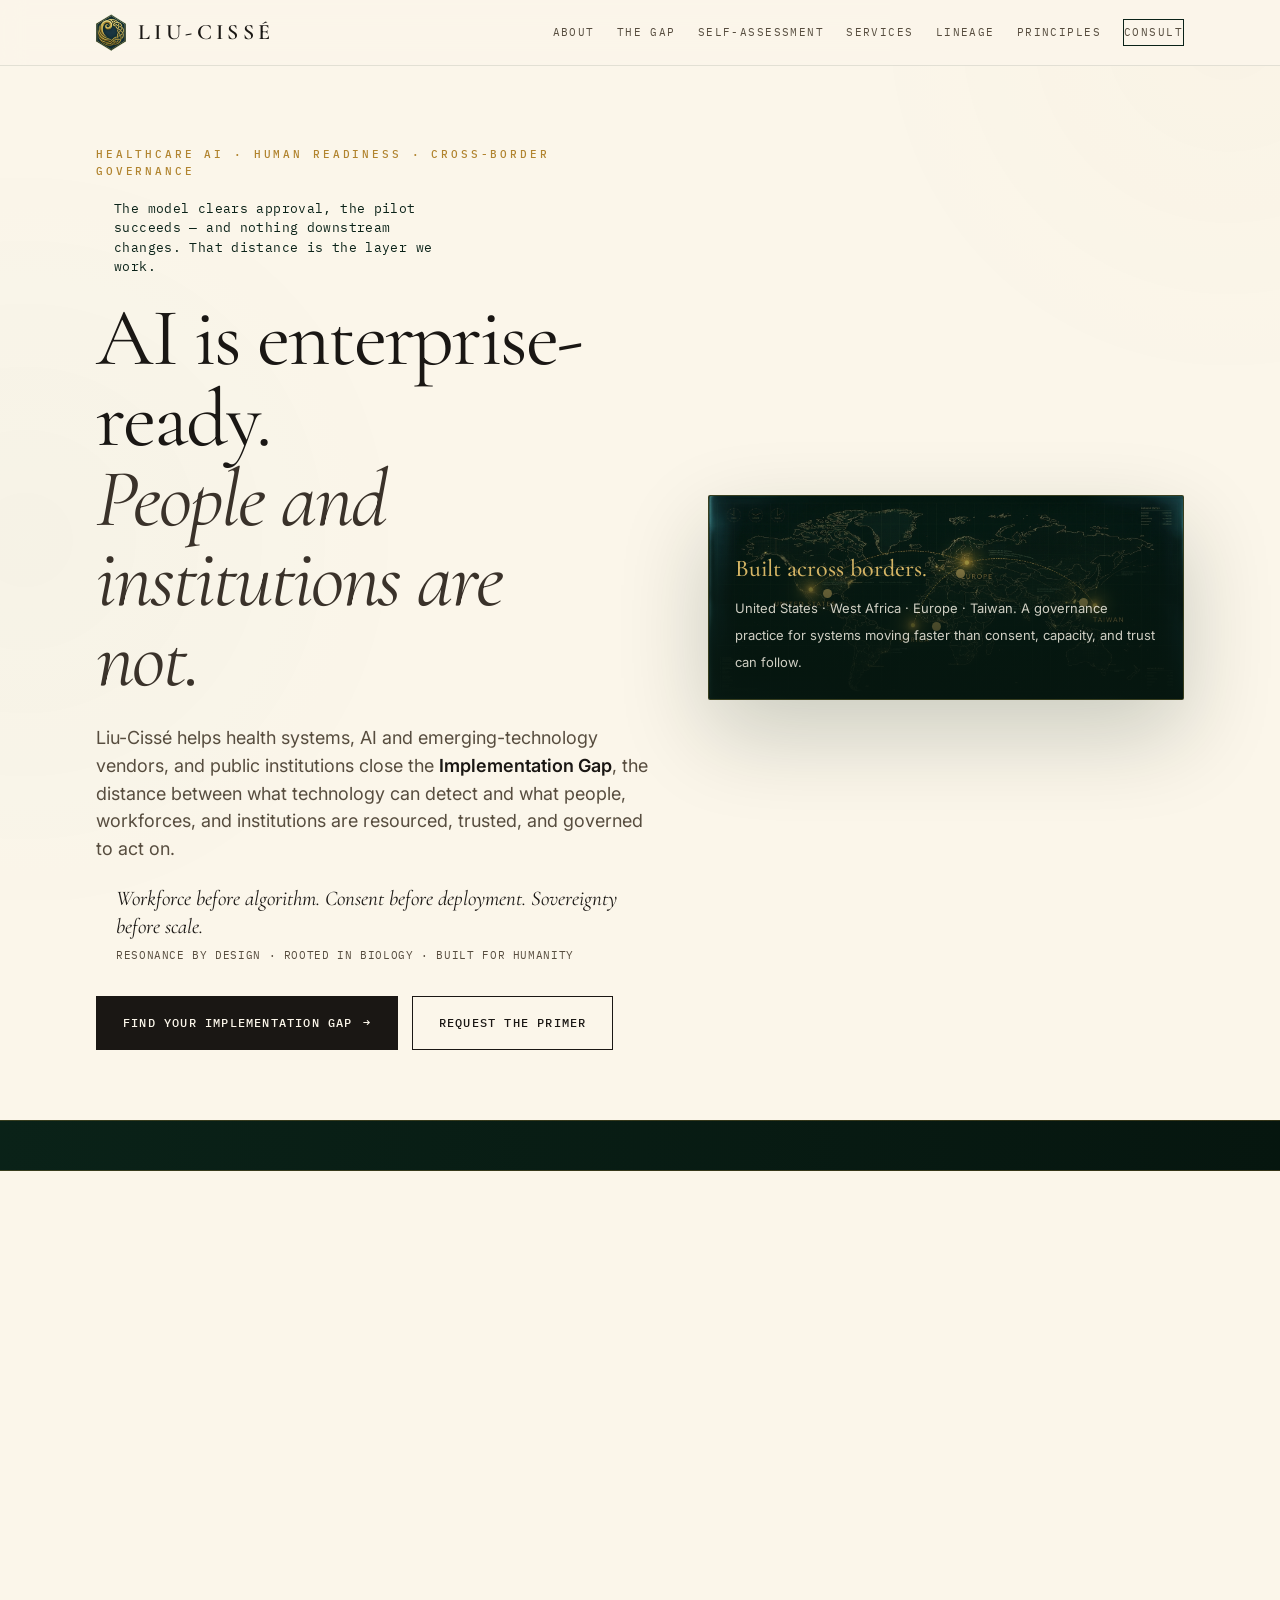
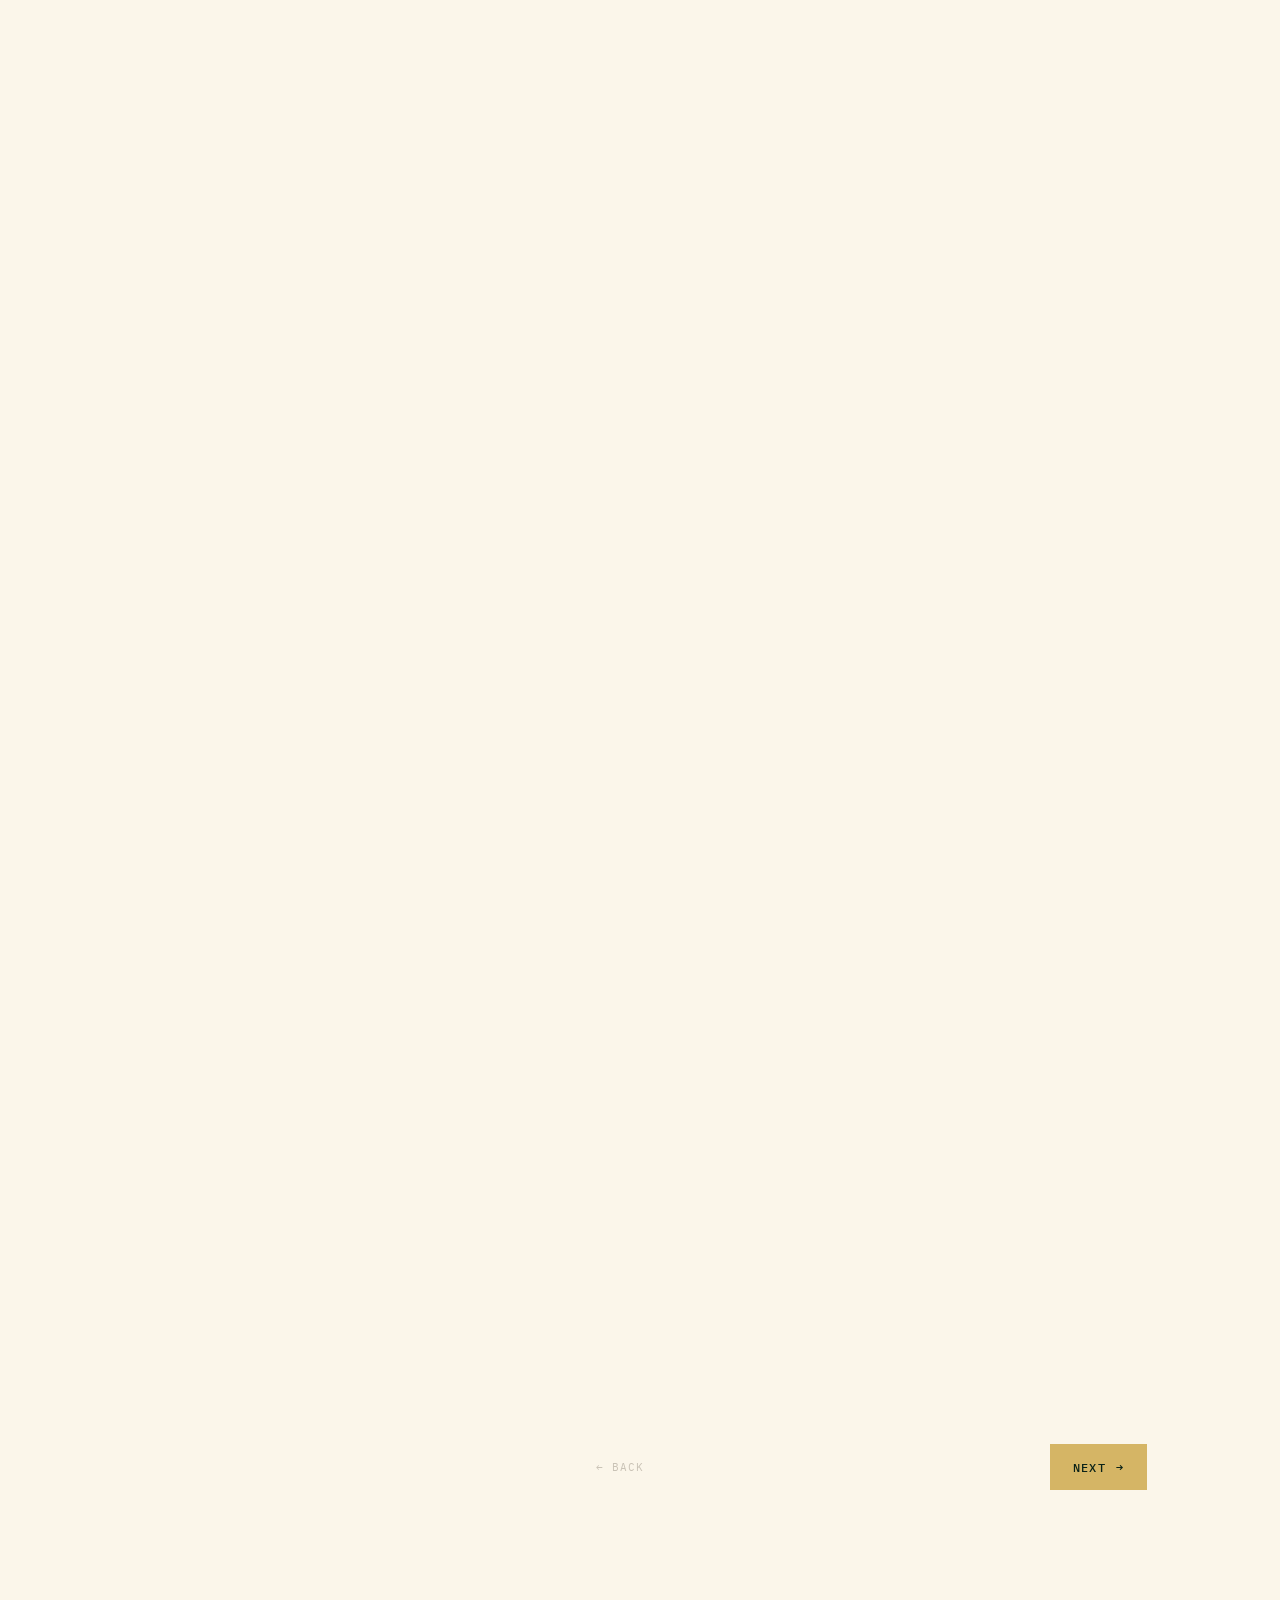
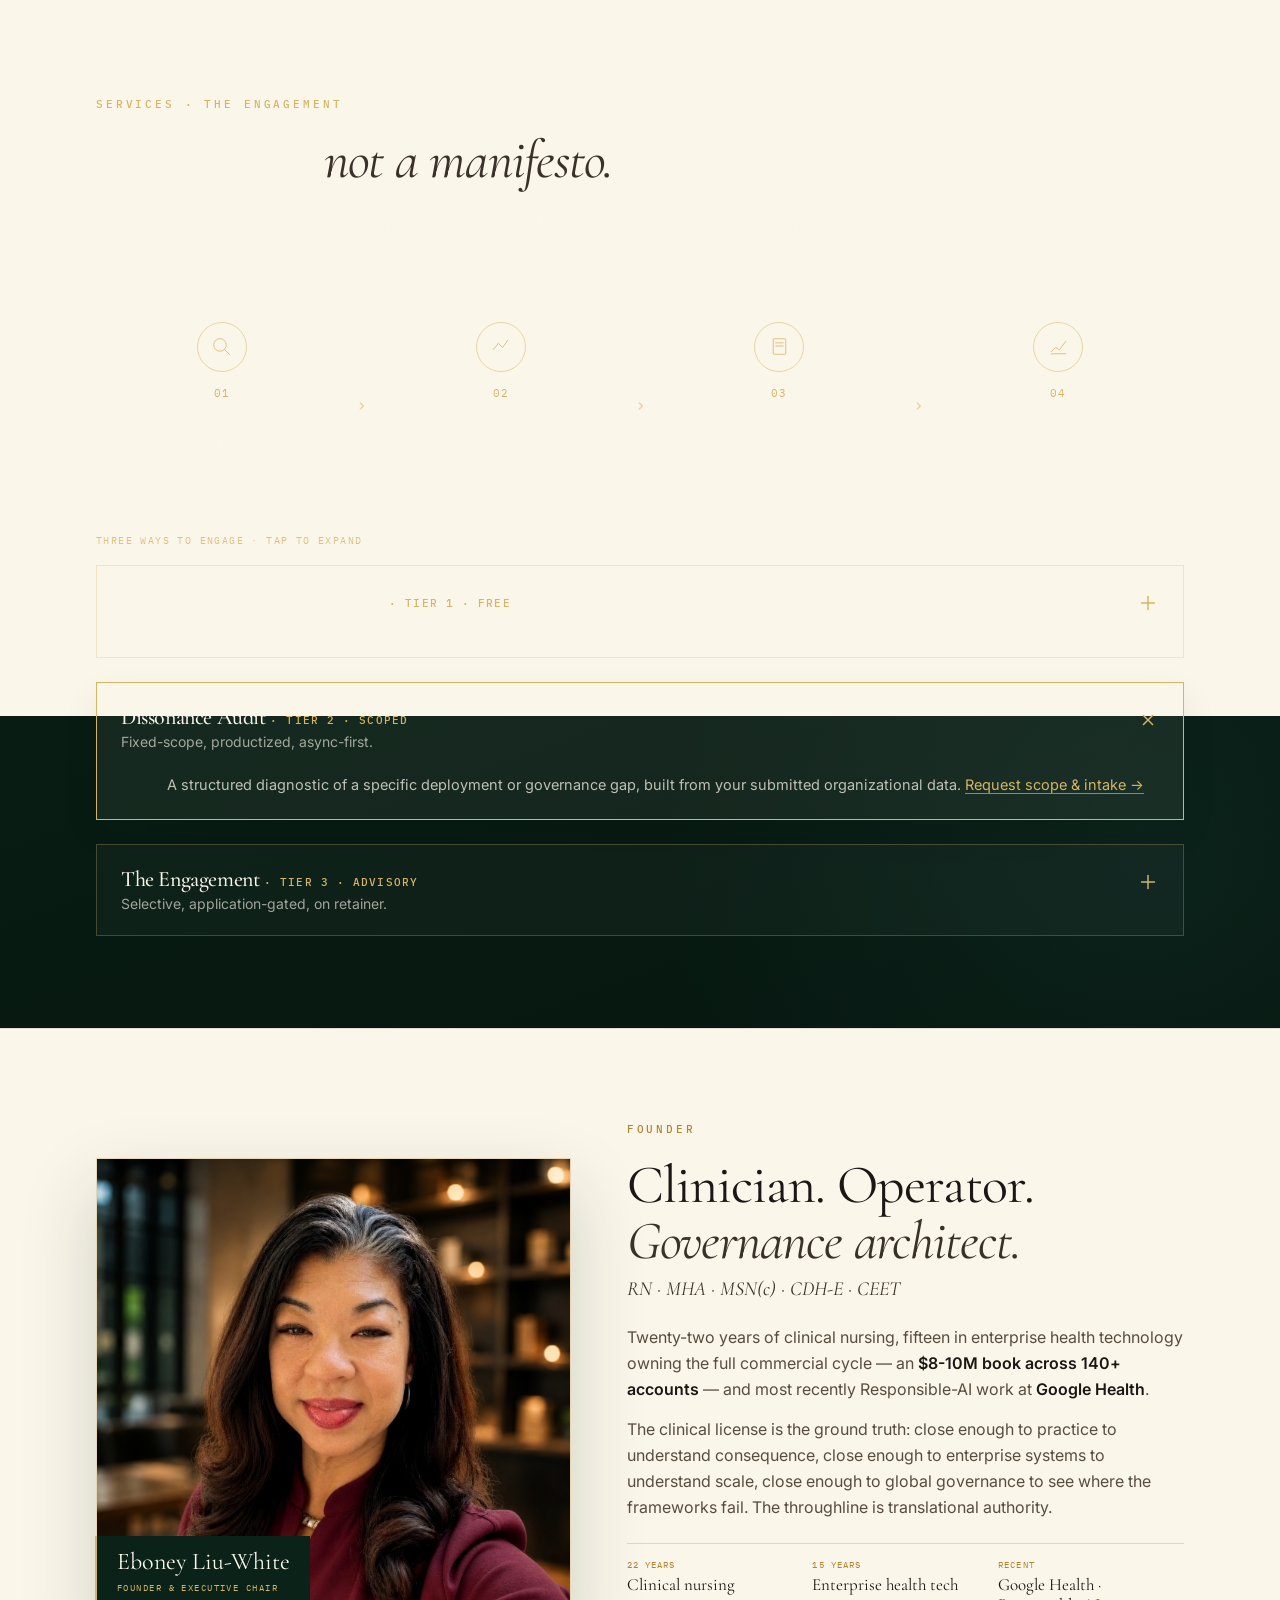
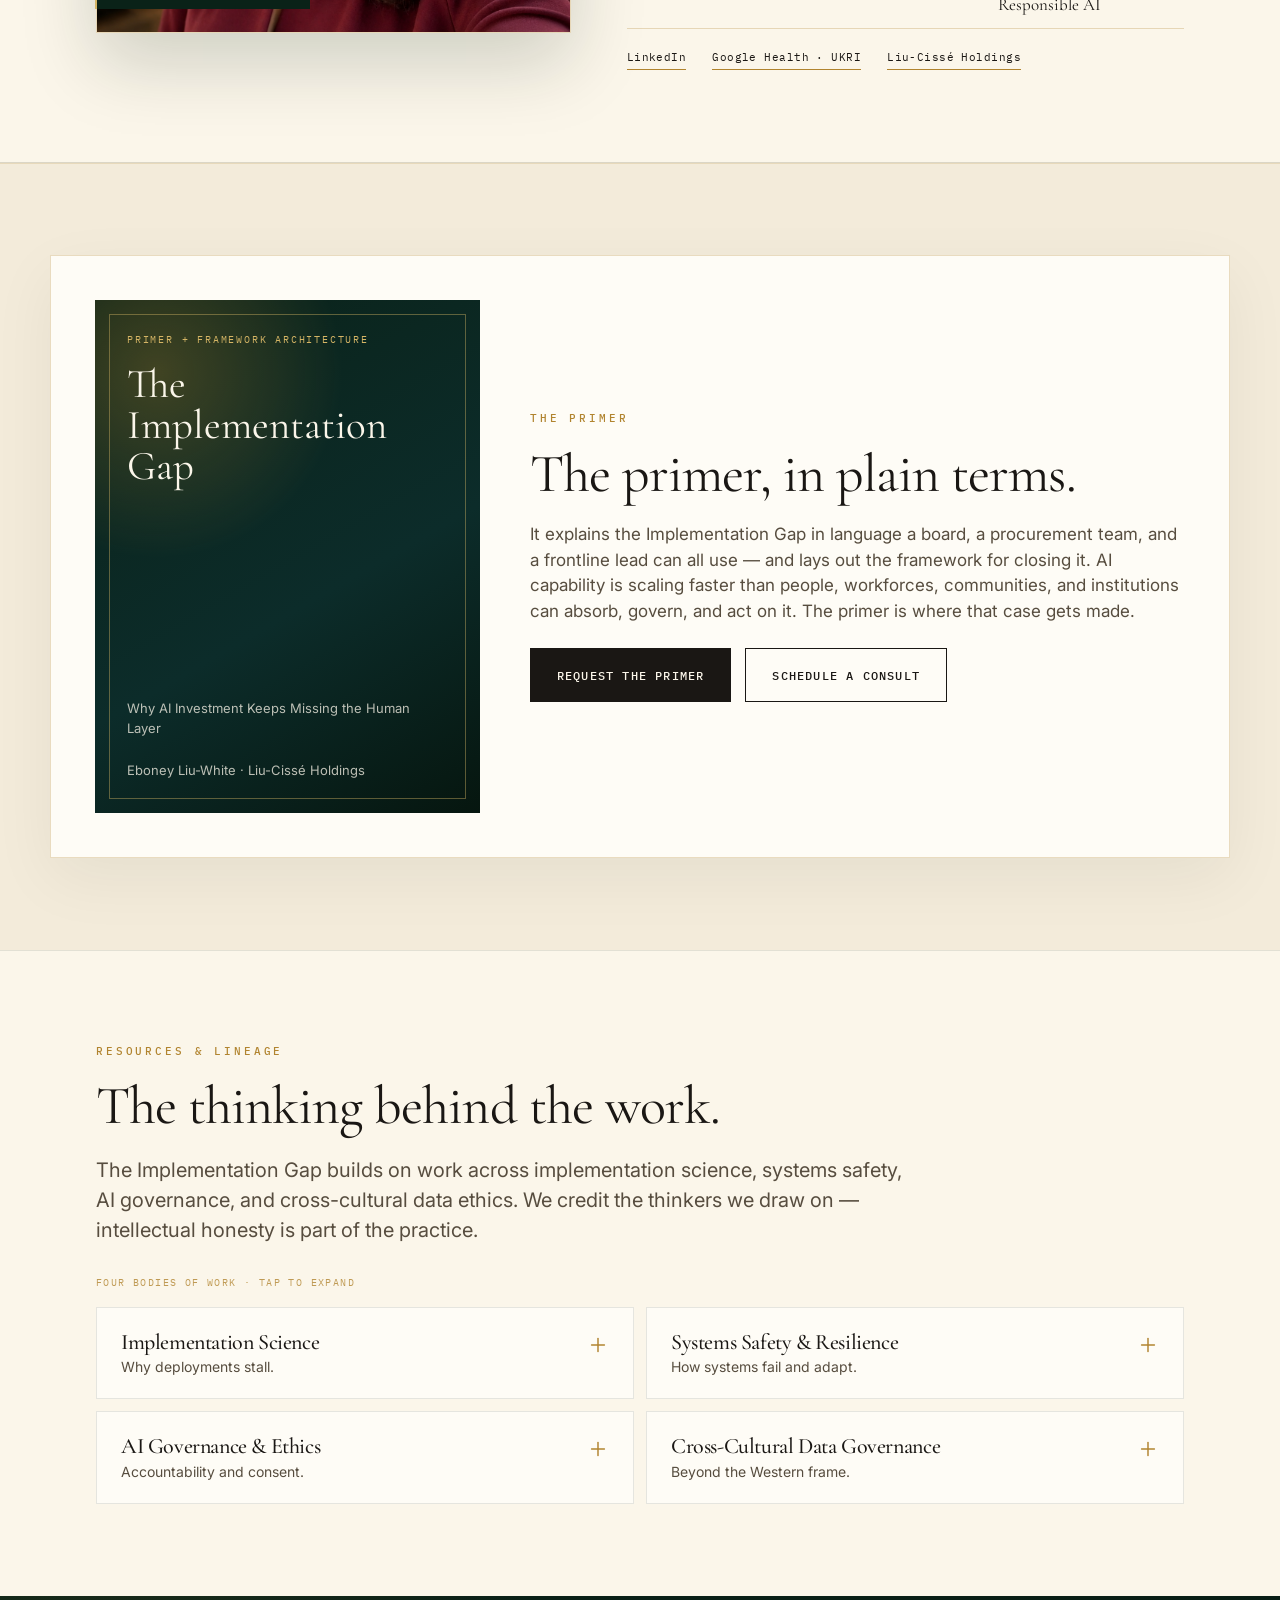
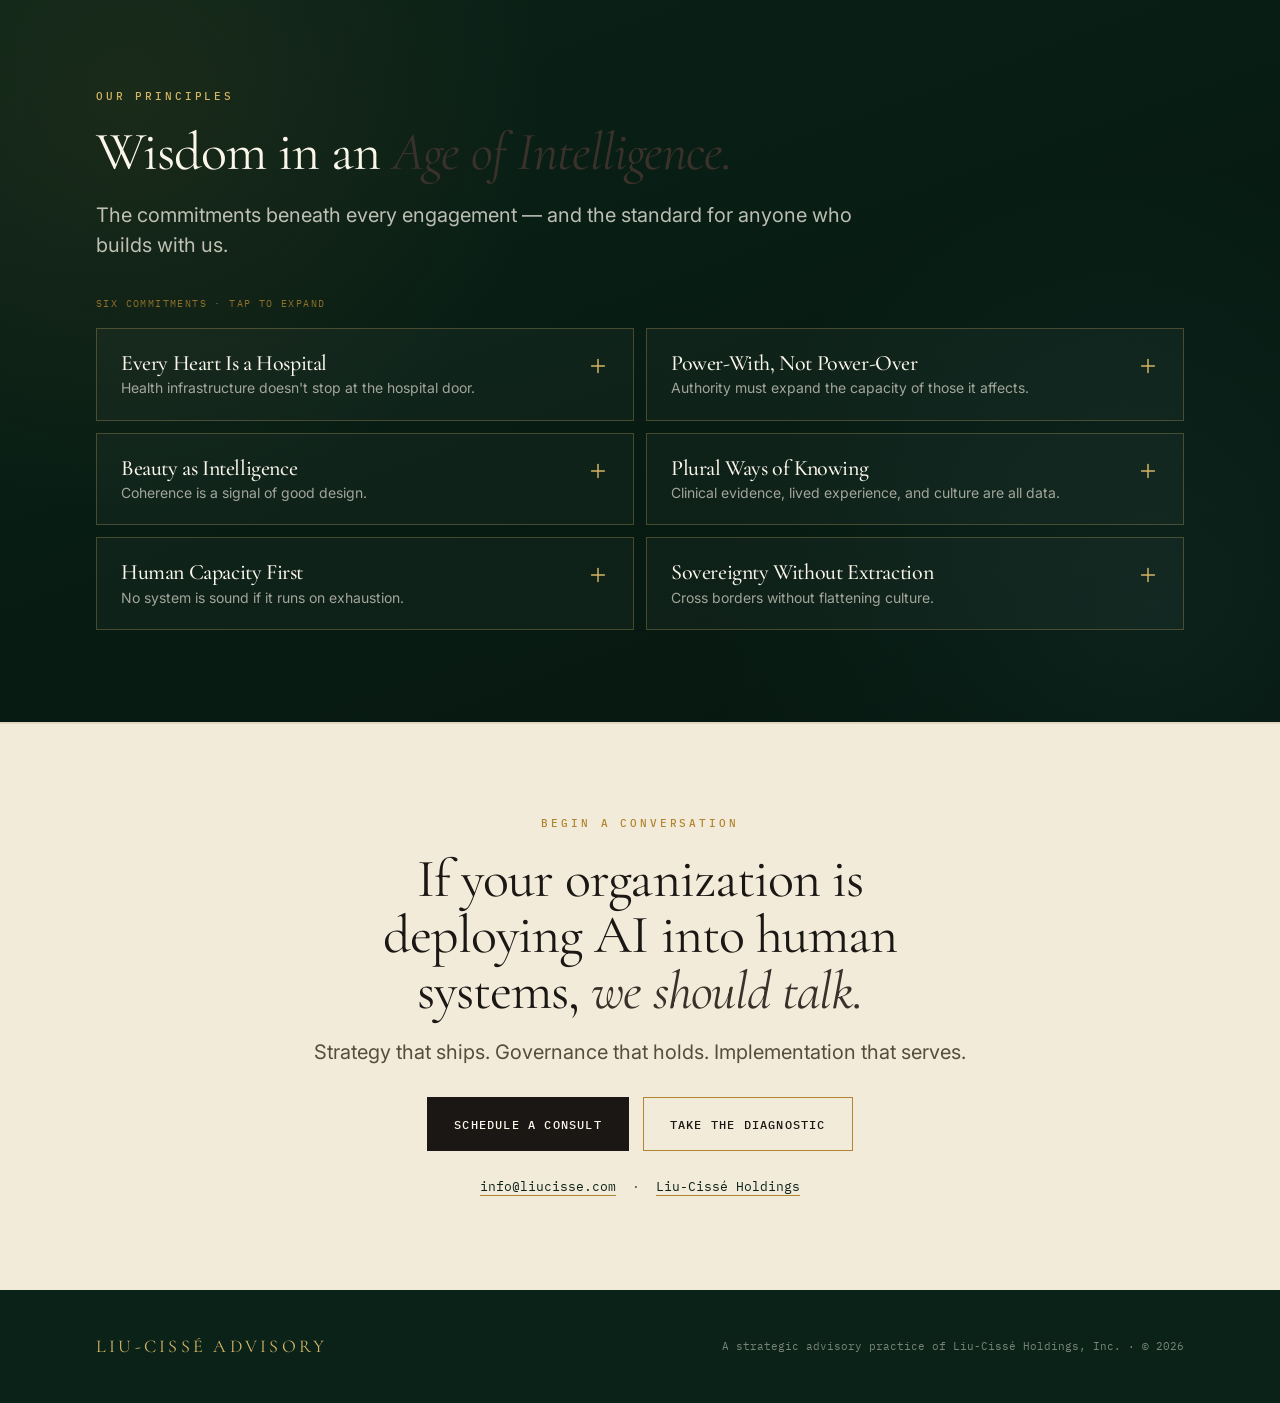
==== commit 873535c2: "animate lines" ====
--- a/index.html
+++ b/index.html
@@ -4,14 +4,47 @@
 <head>
   <meta charset="UTF-8" />
   <meta name="viewport" content="width=device-width, initial-scale=1.0" />
+
+  <!-- Primary -->
   <title>Liu-Cissé Advisory · Healthcare AI Governance</title>
   <meta name="description"
     content="Liu-Cissé Advisory closes the Implementation Gap — the distance between what AI can detect and what people and institutions can act on." />
+  <meta name="author" content="Eboney Liu-White" />
+  <link rel="canonical" href="https://liucisse.com/" />
+
+  <!-- Favicons -->
+  <link rel="icon" type="image/png" sizes="32x32" href="assets/favicon-32x32.png" />
+  <link rel="icon" type="image/png" sizes="16x16" href="assets/favicon-16x16.png" />
+  <link rel="apple-touch-icon" sizes="180x180" href="assets/apple-touch-icon.png" />
+  <link rel="manifest" href="assets/site.webmanifest" />
+  <meta name="theme-color" content="#0a2218" />
+
+  <!-- Open Graph -->
+  <meta property="og:type" content="website" />
+  <meta property="og:url" content="https://liucisse.com/" />
+  <meta property="og:title" content="Liu-Cissé Advisory · Healthcare AI Governance" />
+  <meta property="og:description"
+    content="Liu-Cissé Advisory closes the Implementation Gap — the distance between what AI can detect and what people and institutions can act on." />
+  <meta property="og:image" content="https://liucisse.com/assets/og-image.jpg" />
+  <meta property="og:image:width" content="1200" />
+  <meta property="og:image:height" content="630" />
+  <meta property="og:site_name" content="Liu-Cissé Advisory" />
+  <meta property="og:locale" content="en_US" />
+
+  <!-- Twitter Card -->
+  <meta name="twitter:card" content="summary_large_image" />
+  <meta name="twitter:title" content="Liu-Cissé Advisory · Healthcare AI Governance" />
+  <meta name="twitter:description"
+    content="Liu-Cissé Advisory closes the Implementation Gap — the distance between what AI can detect and what people and institutions can act on." />
+  <meta name="twitter:image" content="https://liucisse.com/assets/og-image.jpg" />
+
+  <!-- Fonts -->
   <link rel="preconnect" href="https://fonts.googleapis.com">
   <link rel="preconnect" href="https://fonts.gstatic.com" crossorigin>
   <link
     href="https://fonts.googleapis.com/css2?family=Cormorant+Garamond:ital,wght@0,300;0,400;0,500;0,600;1,400;1,500&family=Inter:wght@300;400;500;600&family=IBM+Plex+Mono:wght@400;500&display=swap"
     rel="stylesheet">
+
   <link rel="stylesheet" href="styles.css">
 </head>
 
@@ -20,12 +53,8 @@
   <nav>
     <div class="navin">
       <a class="mark" href="#top">
-        <svg class="seal" viewBox="0 0 40 40">
-          <circle cx="20" cy="20" r="18" stroke-width="1" />
-          <circle cx="20" cy="20" r="13" stroke-width="1" />
-          <path d="M14 25 V15 M14 15 L20 23 L26 15 M26 15 V25" stroke-width="1.3" stroke-linecap="round"
-            stroke-linejoin="round" />
-        </svg>
+
+        <img src='assets/liucisse_logo.png' width="30px" />
         <span class="n">Liu-Cissé</span>
       </a>
       <div class="navlinks">
@@ -45,7 +74,7 @@
           is the layer we work.</div>
         <h1>AI is enterprise-ready.<br><em>People and institutions are not.</em></h1>
         <p class="hero-sub">Liu-Cissé helps health systems, AI and emerging-technology vendors, and public institutions
-          close the <strong>Implementation Gap</strong> — the distance between what technology can detect and what
+          close the <strong>Implementation Gap</strong>, the distance between what technology can detect and what
           people, workforces, and institutions are resourced, trusted, and governed to act on.</p>
         <div class="manifesto">
           <div class="big">Workforce before algorithm. Consent before deployment. Sovereignty before scale.</div>
@@ -463,7 +492,8 @@
         <div class="creds">RN · MHA · MSN(c) · CDH-E · CEET</div>
         <p>Twenty-two years of clinical nursing, fifteen in enterprise health technology owning the full commercial
           cycle — an <strong>$8-10M book across 140+ accounts</strong> — and most recently Responsible-AI work at
-          <strong>Google Health</strong>.</p>
+          <strong>Google Health</strong>.
+        </p>
         <p>The clinical license is the ground truth: close enough to practice to understand consequence, close enough to
           enterprise systems to understand scale, close enough to global governance to see where the frameworks fail.
           The throughline is translational authority.</p>
--- a/styles.css
+++ b/styles.css
@@ -128,7 +128,23 @@
     background: var(--gold);
     border: none;
     margin: 24px 0;
-}
+    animation: rulePulse 6s ease-in-out infinite;
+}
+
+@keyframes rulePulse {
+
+    0%,
+    100% {
+        opacity: .3;
+        width: 24px;
+    }
+
+    50% {
+        opacity: 1;
+        width: 64px;
+    }
+}
+
 
 .btn {
     font-family: 'IBM Plex Mono', monospace;
@@ -333,18 +349,48 @@
     animation: rise .7s ease .05s forwards;
 }
 
+@keyframes scrollPulse {
+    0% {
+        opacity: .3;
+        height: 30%;
+        top: 35%;
+    }
+
+    50% {
+        opacity: 1;
+        height: 100%;
+        top: 0%;
+    }
+
+    100% {
+        opacity: .3;
+        height: 30%;
+        top: 35%;
+    }
+}
+
+
 .func {
     font-family: 'IBM Plex Mono', monospace;
     font-size: 12.5px;
     letter-spacing: .03em;
     color: var(--forest);
-    border-left: 2px solid var(--gold);
-    padding-left: 16px;
+    padding-left: 18px;
     line-height: 1.55;
     margin-bottom: 22px;
     max-width: 46ch;
     opacity: 0;
     animation: rise .7s ease .12s forwards;
+    position: relative;
+}
+
+.func::before {
+    content: "";
+    position: absolute;
+    left: 0;
+    width: 1px;
+    background: var(--gold);
+    animation: scrollPulse 6s ease-in-out infinite .8s;
 }
 
 .hero h1 {
@@ -380,9 +426,18 @@
 .manifesto {
     margin-top: 22px;
     padding-left: 20px;
-    border-left: 2px solid var(--gold);
     opacity: 0;
     animation: rise .8s ease .4s forwards;
+    position: relative;
+}
+
+.manifesto::before {
+    content: "";
+    position: absolute;
+    left: 0;
+    width: 1px;
+    background: var(--gold);
+    animation: scrollPulse 6s ease-in-out infinite .8s;
 }
 
 .manifesto .big {
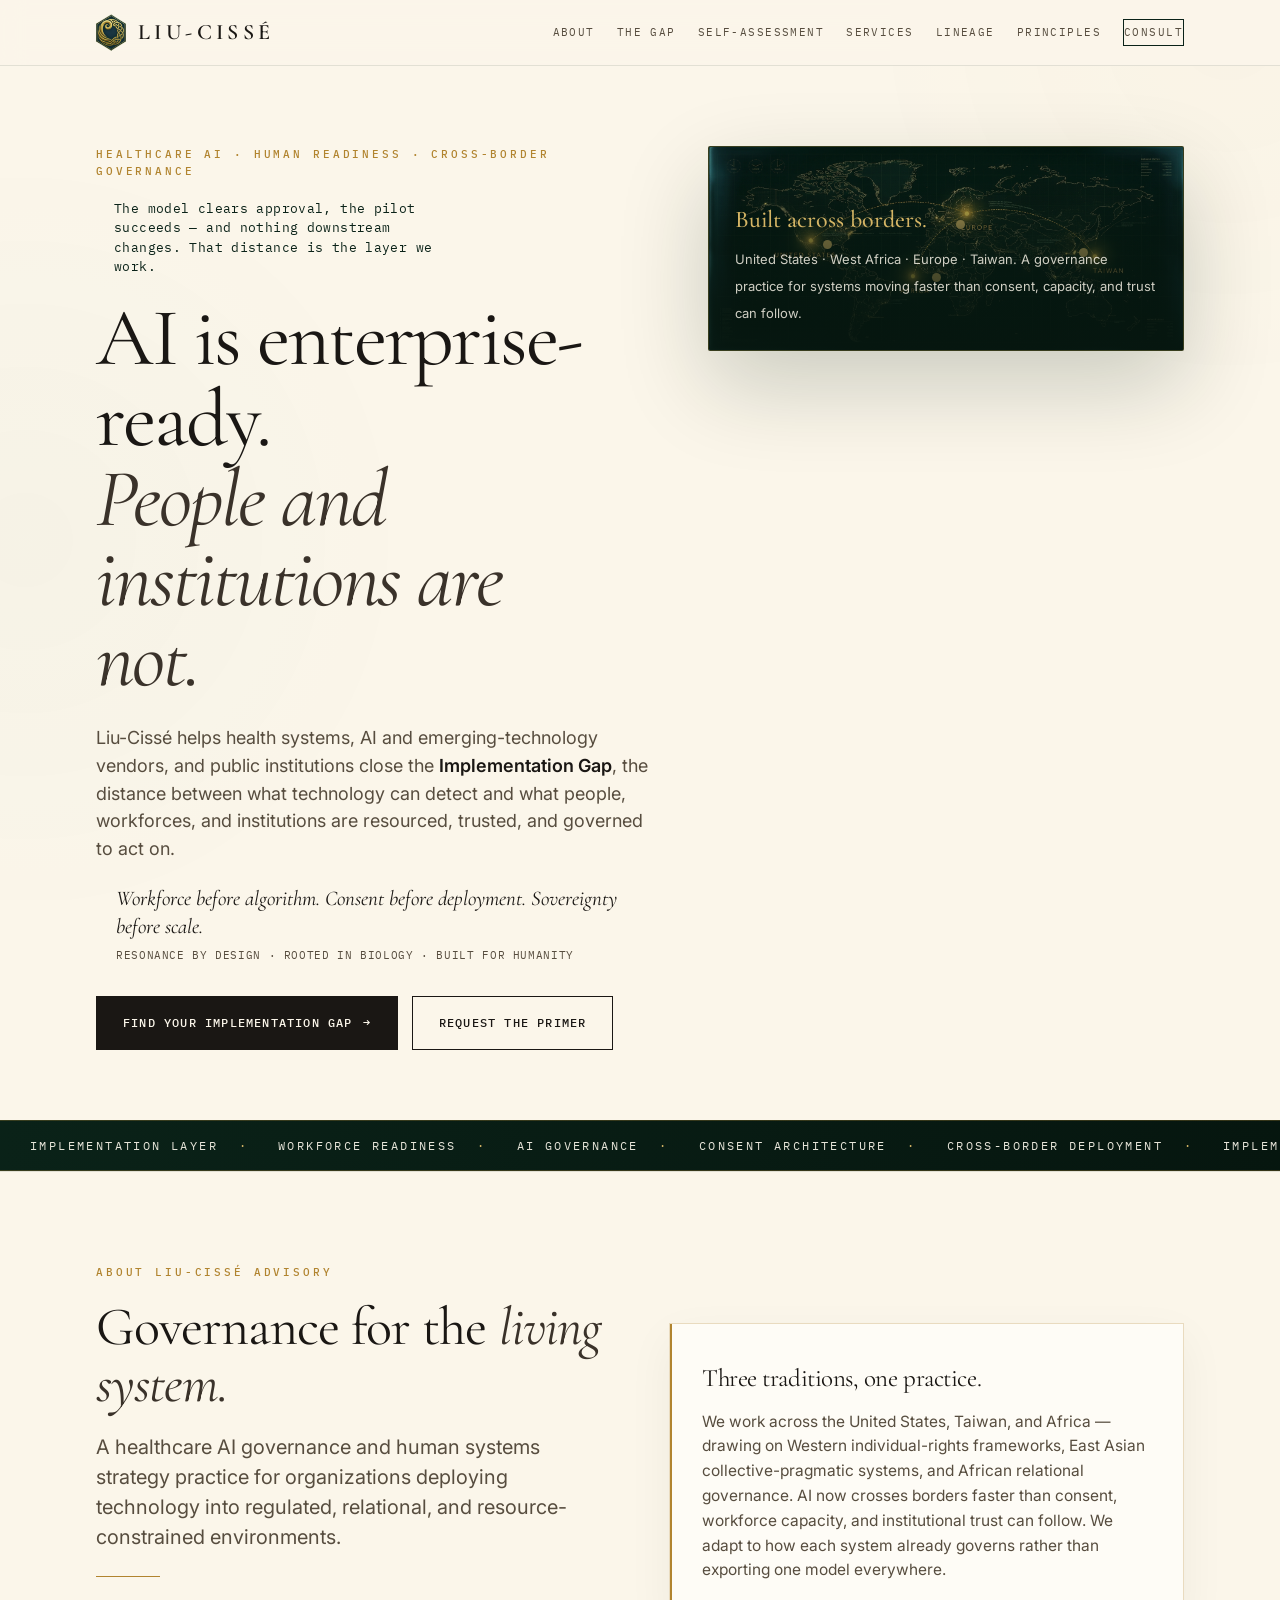
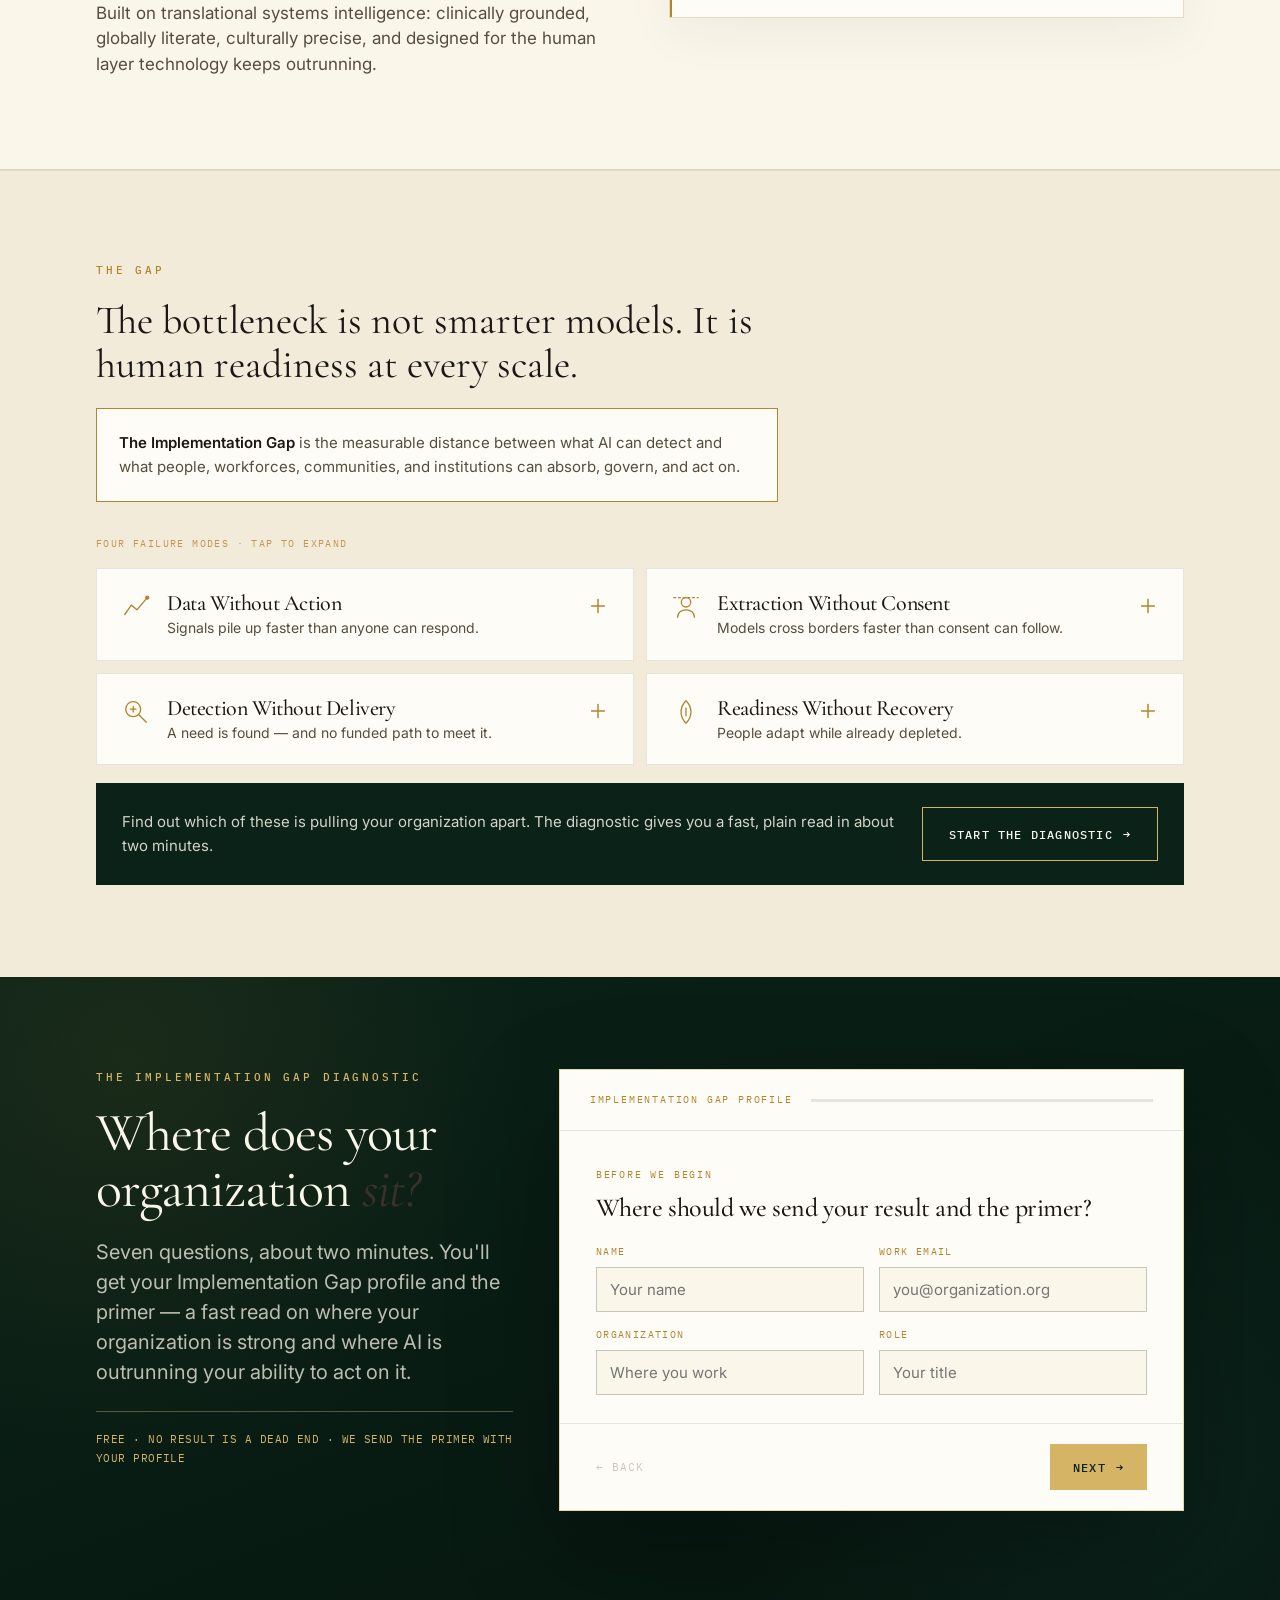
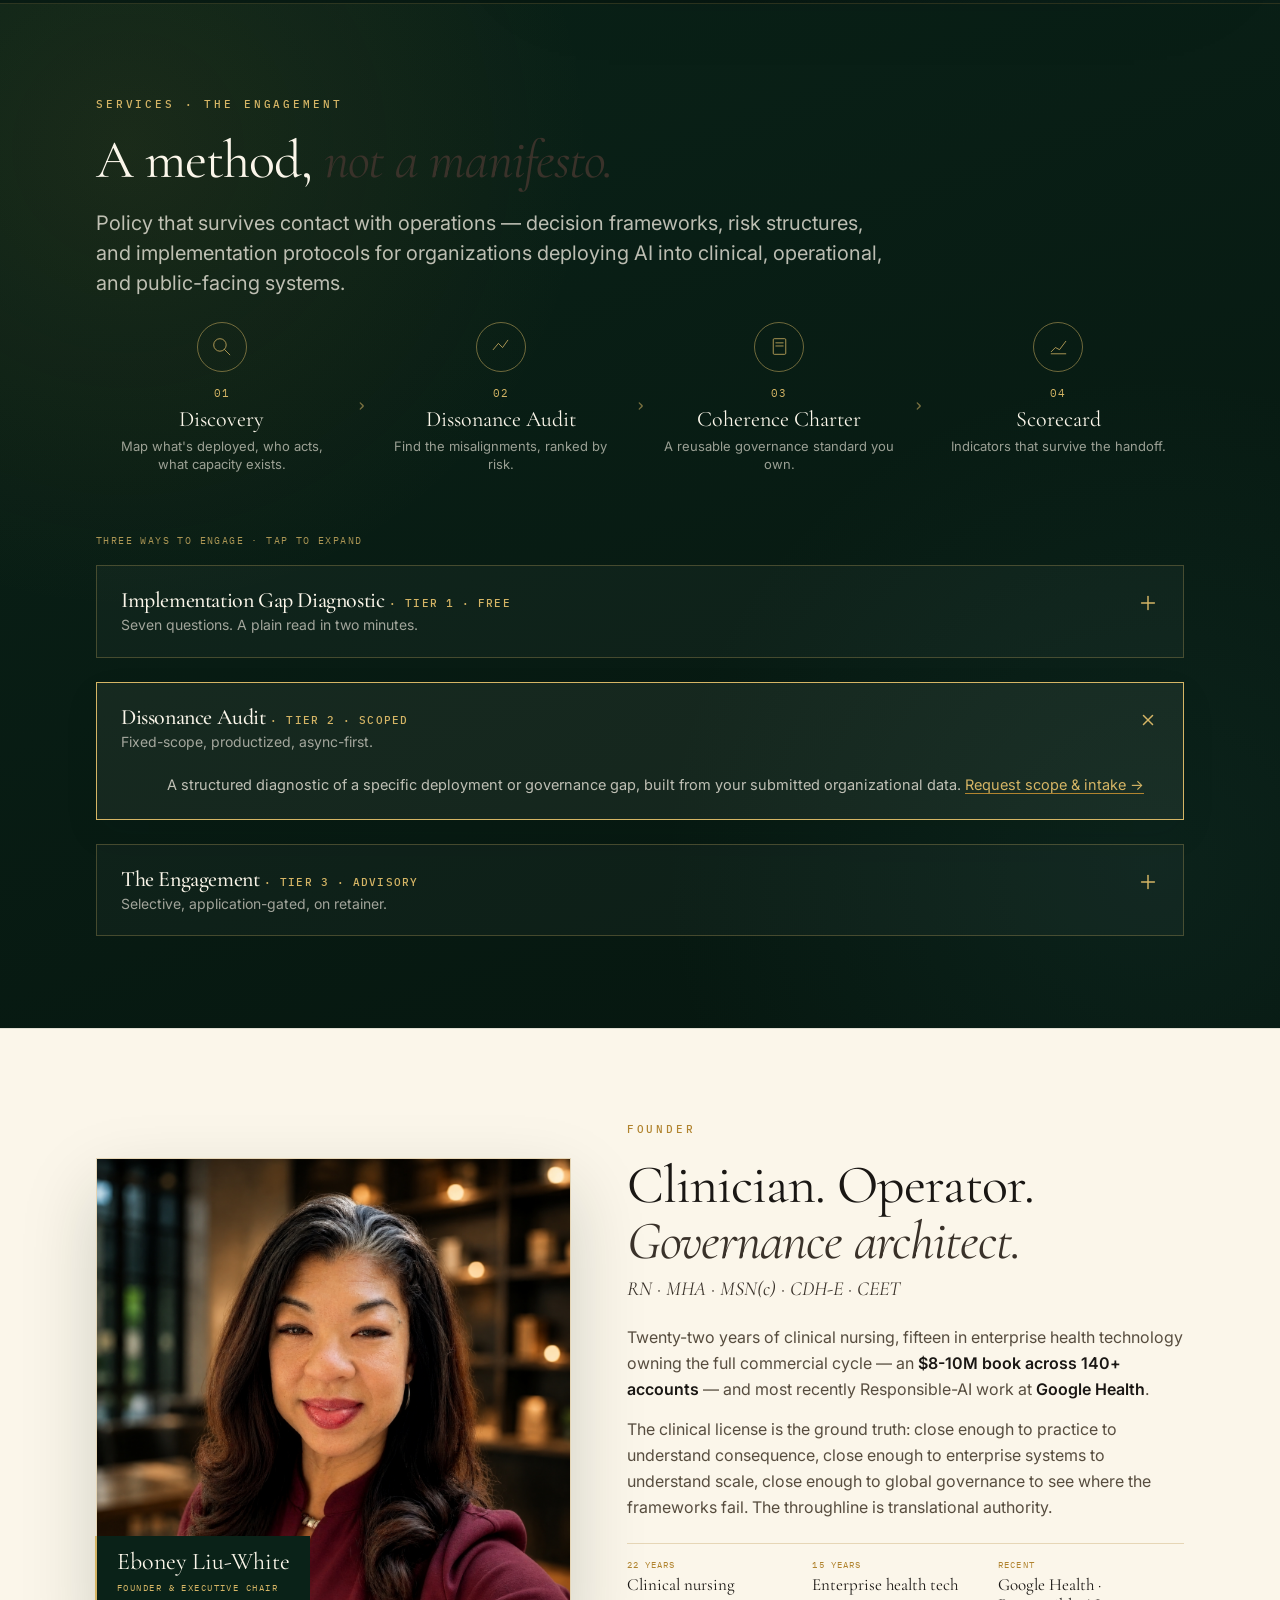
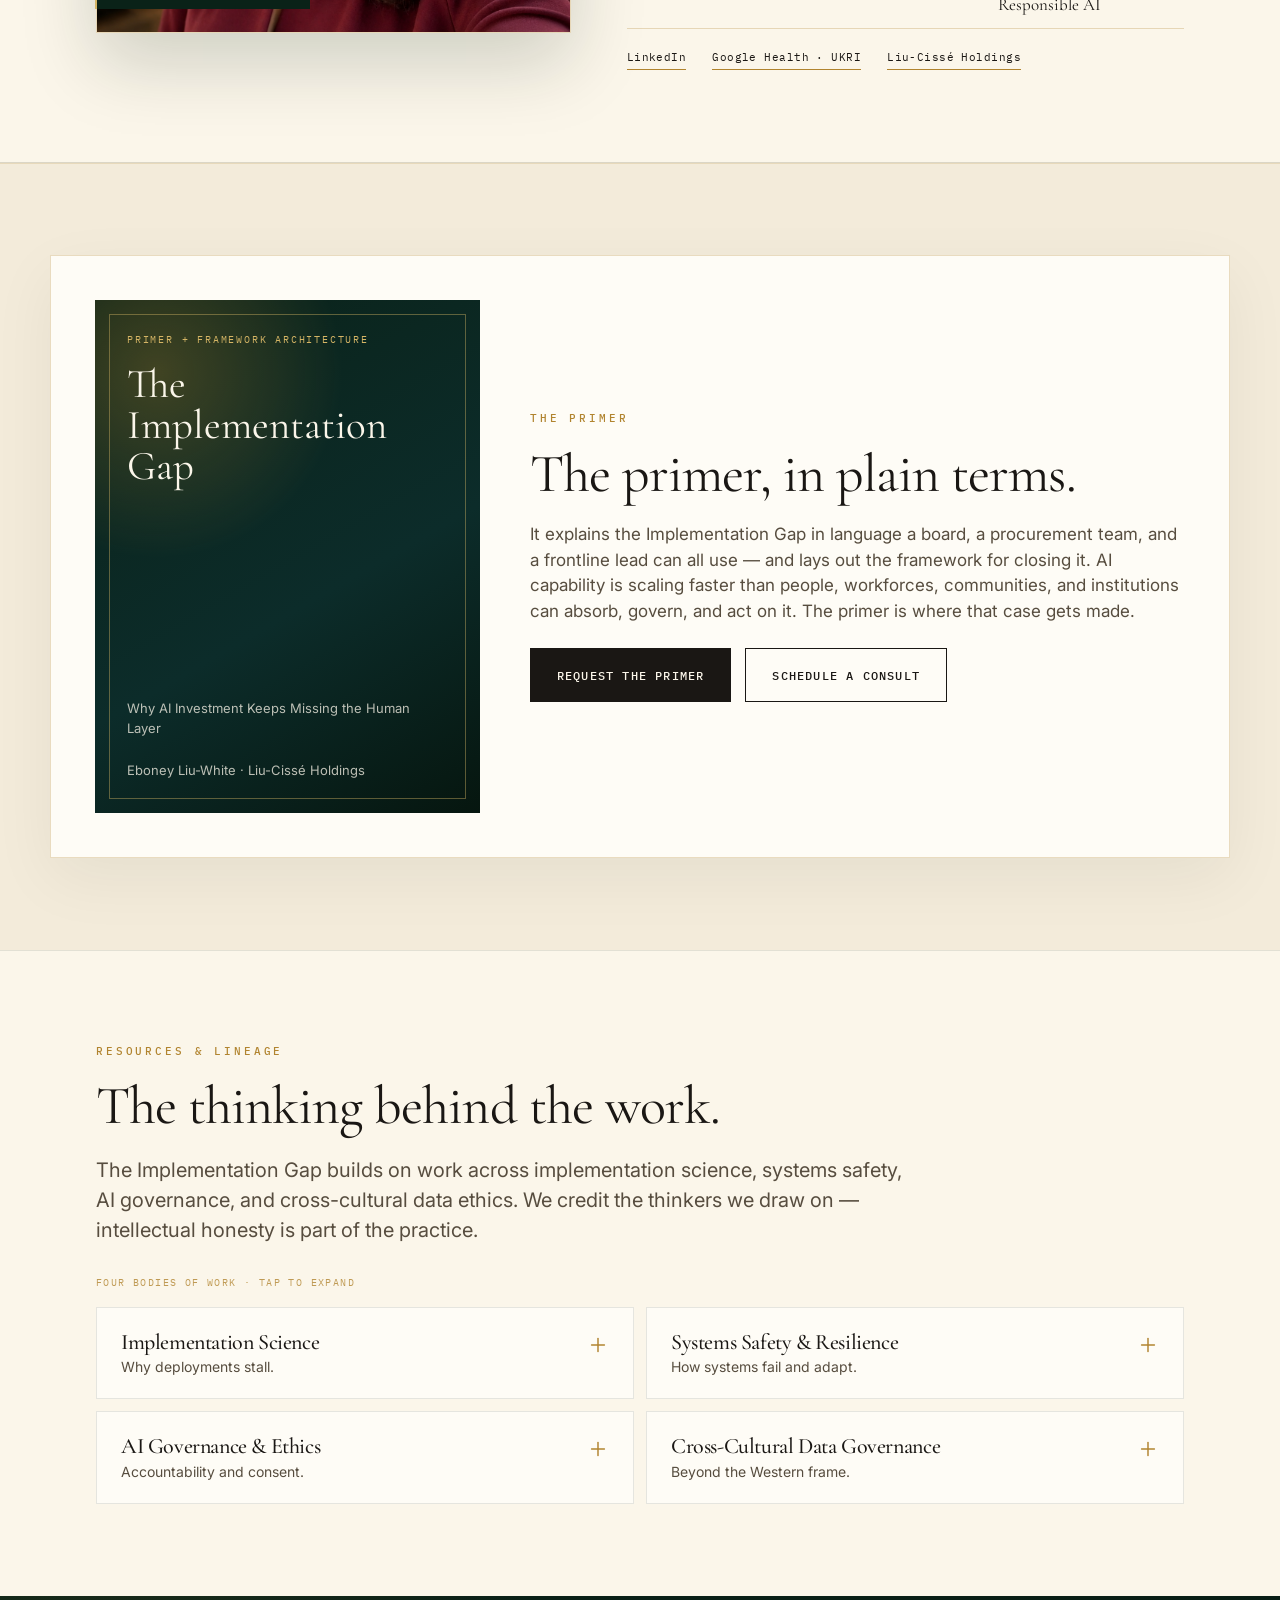
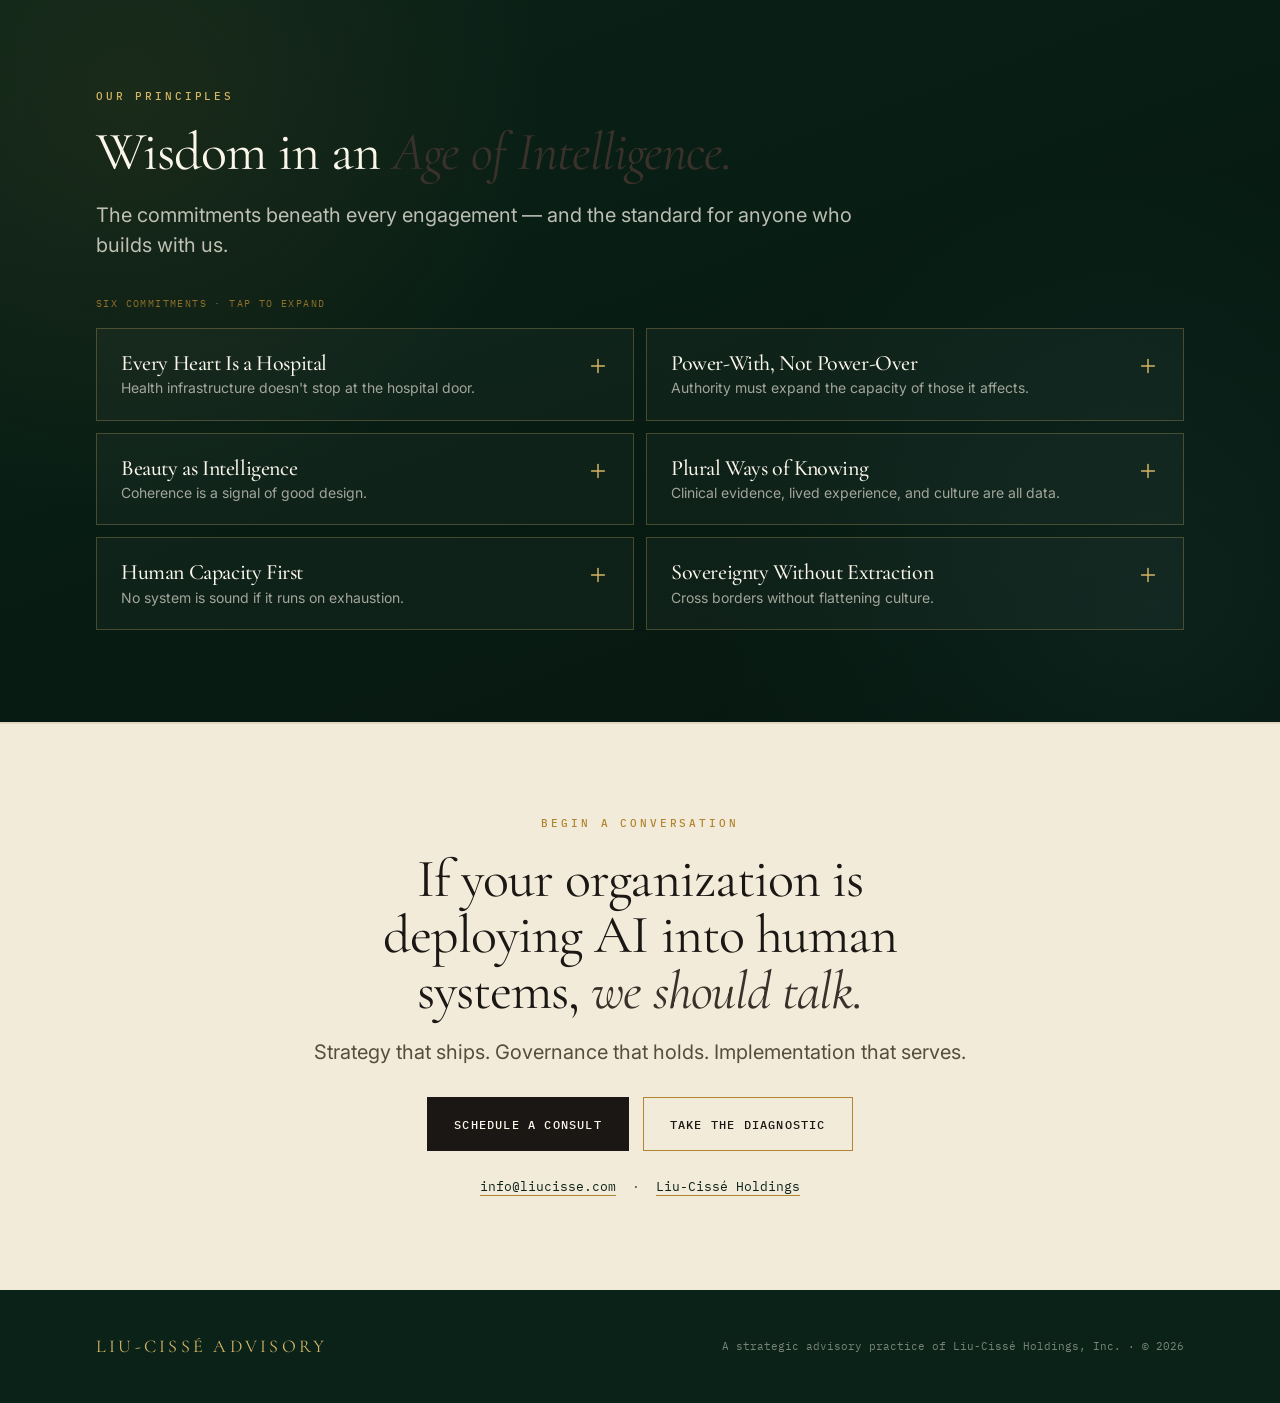
==== commit 5cfe8700: "sliding image on hero" ====
--- a/index.html
+++ b/index.html
@@ -2,755 +2,854 @@
 <html lang="en">
 
 <head>
-  <meta charset="UTF-8" />
-  <meta name="viewport" content="width=device-width, initial-scale=1.0" />
-
-  <!-- Primary -->
-  <title>Liu-Cissé Advisory · Healthcare AI Governance</title>
-  <meta name="description"
-    content="Liu-Cissé Advisory closes the Implementation Gap — the distance between what AI can detect and what people and institutions can act on." />
-  <meta name="author" content="Eboney Liu-White" />
-  <link rel="canonical" href="https://liucisse.com/" />
-
-  <!-- Favicons -->
-  <link rel="icon" type="image/png" sizes="32x32" href="assets/favicon-32x32.png" />
-  <link rel="icon" type="image/png" sizes="16x16" href="assets/favicon-16x16.png" />
-  <link rel="apple-touch-icon" sizes="180x180" href="assets/apple-touch-icon.png" />
-  <link rel="manifest" href="assets/site.webmanifest" />
-  <meta name="theme-color" content="#0a2218" />
-
-  <!-- Open Graph -->
-  <meta property="og:type" content="website" />
-  <meta property="og:url" content="https://liucisse.com/" />
-  <meta property="og:title" content="Liu-Cissé Advisory · Healthcare AI Governance" />
-  <meta property="og:description"
-    content="Liu-Cissé Advisory closes the Implementation Gap — the distance between what AI can detect and what people and institutions can act on." />
-  <meta property="og:image" content="https://liucisse.com/assets/og-image.jpg" />
-  <meta property="og:image:width" content="1200" />
-  <meta property="og:image:height" content="630" />
-  <meta property="og:site_name" content="Liu-Cissé Advisory" />
-  <meta property="og:locale" content="en_US" />
-
-  <!-- Twitter Card -->
-  <meta name="twitter:card" content="summary_large_image" />
-  <meta name="twitter:title" content="Liu-Cissé Advisory · Healthcare AI Governance" />
-  <meta name="twitter:description"
-    content="Liu-Cissé Advisory closes the Implementation Gap — the distance between what AI can detect and what people and institutions can act on." />
-  <meta name="twitter:image" content="https://liucisse.com/assets/og-image.jpg" />
-
-  <!-- Fonts -->
-  <link rel="preconnect" href="https://fonts.googleapis.com">
-  <link rel="preconnect" href="https://fonts.gstatic.com" crossorigin>
-  <link
-    href="https://fonts.googleapis.com/css2?family=Cormorant+Garamond:ital,wght@0,300;0,400;0,500;0,600;1,400;1,500&family=Inter:wght@300;400;500;600&family=IBM+Plex+Mono:wght@400;500&display=swap"
-    rel="stylesheet">
-
-  <link rel="stylesheet" href="styles.css">
+    <meta charset="UTF-8" />
+    <meta name="viewport" content="width=device-width, initial-scale=1.0" />
+
+    <!-- Primary -->
+    <title>Liu-Cissé Advisory · Healthcare AI Governance</title>
+    <meta name="description"
+        content="Liu-Cissé Advisory closes the Implementation Gap — the distance between what AI can detect and what people and institutions can act on." />
+    <meta name="author" content="Eboney Liu-White" />
+    <link rel="canonical" href="https://liucisse.com/" />
+
+    <!-- Favicons -->
+    <link rel="icon" type="image/png" sizes="32x32" href="assets/favicon-32x32.png" />
+    <link rel="icon" type="image/png" sizes="16x16" href="assets/favicon-16x16.png" />
+    <link rel="apple-touch-icon" sizes="180x180" href="assets/apple-touch-icon.png" />
+    <link rel="manifest" href="assets/site.webmanifest" />
+    <meta name="theme-color" content="#0a2218" />
+
+    <!-- Open Graph -->
+    <meta property="og:type" content="website" />
+    <meta property="og:url" content="https://liucisse.com/" />
+    <meta property="og:title" content="Liu-Cissé Advisory · Healthcare AI Governance" />
+    <meta property="og:description"
+        content="Liu-Cissé Advisory closes the Implementation Gap — the distance between what AI can detect and what people and institutions can act on." />
+    <meta property="og:image" content="https://liucisse.com/assets/og-image.jpg" />
+    <meta property="og:image:width" content="1200" />
+    <meta property="og:image:height" content="630" />
+    <meta property="og:site_name" content="Liu-Cissé Advisory" />
+    <meta property="og:locale" content="en_US" />
+
+    <!-- Twitter Card -->
+    <meta name="twitter:card" content="summary_large_image" />
+    <meta name="twitter:title" content="Liu-Cissé Advisory · Healthcare AI Governance" />
+    <meta name="twitter:description"
+        content="Liu-Cissé Advisory closes the Implementation Gap — the distance between what AI can detect and what people and institutions can act on." />
+    <meta name="twitter:image" content="https://liucisse.com/assets/og-image.jpg" />
+
+    <!-- Fonts -->
+    <link rel="preconnect" href="https://fonts.googleapis.com">
+    <link rel="preconnect" href="https://fonts.gstatic.com" crossorigin>
+    <link
+        href="https://fonts.googleapis.com/css2?family=Cormorant+Garamond:ital,wght@0,300;0,400;0,500;0,600;1,400;1,500&family=Inter:wght@300;400;500;600&family=IBM+Plex+Mono:wght@400;500&display=swap"
+        rel="stylesheet">
+
+    <link rel="stylesheet" href="styles.css">
 </head>
 
 <body>
 
-  <nav>
-    <div class="navin">
-      <a class="mark" href="#top">
-
-        <img src='assets/liucisse_logo.png' width="30px" />
-        <span class="n">Liu-Cissé</span>
-      </a>
-      <div class="navlinks">
-        <a href="#about">About</a><a href="#gap">The Gap</a><a href="#diagnostic">Self-Assessment</a><a
-          href="#services">Services</a><a href="#lineage">Lineage</a><a href="#join">Principles</a>
-        <a class="navcta" href="https://calendly.com/liucisse" target="_blank" rel="noopener">Consult</a>
-      </div>
+    <nav>
+        <div class="navin">
+            <a class="mark" href="#top">
+
+                <img src='assets/liucisse_logo.png' width="30px" />
+                <span class="n">Liu-Cissé</span>
+            </a>
+            <div class="navlinks">
+                <a href="#about">About</a><a href="#gap">The Gap</a><a href="#diagnostic">Self-Assessment</a><a
+                    href="#services">Services</a><a href="#lineage">Lineage</a><a href="#join">Principles</a>
+                <a class="navcta" href="https://calendly.com/liucisse" target="_blank" rel="noopener">Consult</a>
+            </div>
+        </div>
+    </nav>
+
+    <!-- HERO -->
+    <header class="hero" id="top">
+        <div class="wrap hero-grid">
+            <div class="hero-copy">
+                <div class="ey he">Healthcare AI · Human Readiness · Cross-Border Governance</div>
+                <div class="func">The model clears approval, the pilot succeeds — and nothing downstream changes. That
+                    distance
+                    is the layer we work.</div>
+                <h1>AI is enterprise-ready.<br><em>People and institutions are not.</em></h1>
+                <p class="hero-sub">Liu-Cissé helps health systems, AI and emerging-technology vendors, and public
+                    institutions
+                    close the <strong>Implementation Gap</strong>, the distance between what technology can detect and
+                    what
+                    people, workforces, and institutions are resourced, trusted, and governed to act on.</p>
+                <div class="manifesto">
+                    <div class="big">Workforce before algorithm. Consent before deployment. Sovereignty before scale.
+                    </div>
+                    <div class="small">Resonance by design · Rooted in biology · Built for humanity</div>
+                </div>
+                <div class="hero-actions">
+                    <a class="btn primary" href="#diagnostic">Find Your Implementation Gap <span
+                            class="ar">&#8594;</span></a>
+                    <a class="btn" href="#primer">Request the Primer</a>
+                </div>
+            </div>
+            <aside class="map-panel">
+                <img src="assets/world-map.png"
+                    alt="World map showing Liu-Cissé operating nodes across the United States, West Africa, Europe, and Taiwan" />
+                <span class="node n1"></span><span class="node n2"></span><span class="node n3"></span><span
+                    class="node n4"></span>
+                <div class="map-cap"><strong>Built across borders.</strong><span>United States · West Africa · Europe ·
+                        Taiwan.
+                        A governance practice for systems moving faster than consent, capacity, and trust can
+                        follow.</span></div>
+            </aside>
+        </div>
+    </header>
+
+    <div class="marquee" aria-hidden="true">
+        <div class="mrow">
+            <span>Implementation Layer</span><span>Workforce Readiness</span><span>AI Governance</span><span>Consent
+                Architecture</span><span>Cross-Border Deployment</span>
+            <span>Implementation Layer</span><span>Workforce Readiness</span><span>AI Governance</span><span>Consent
+                Architecture</span><span>Cross-Border Deployment</span>
+        </div>
     </div>
-  </nav>
-
-  <!-- HERO -->
-  <header class="hero" id="top">
-    <div class="wrap hero-grid">
-      <div class="hero-copy">
-        <div class="ey he">Healthcare AI · Human Readiness · Cross-Border Governance</div>
-        <div class="func">The model clears approval, the pilot succeeds — and nothing downstream changes. That distance
-          is the layer we work.</div>
-        <h1>AI is enterprise-ready.<br><em>People and institutions are not.</em></h1>
-        <p class="hero-sub">Liu-Cissé helps health systems, AI and emerging-technology vendors, and public institutions
-          close the <strong>Implementation Gap</strong>, the distance between what technology can detect and what
-          people, workforces, and institutions are resourced, trusted, and governed to act on.</p>
-        <div class="manifesto">
-          <div class="big">Workforce before algorithm. Consent before deployment. Sovereignty before scale.</div>
-          <div class="small">Resonance by design · Rooted in biology · Built for humanity</div>
-        </div>
-        <div class="hero-actions">
-          <a class="btn primary" href="#diagnostic">Find Your Implementation Gap <span class="ar">&#8594;</span></a>
-          <a class="btn" href="#primer">Request the Primer</a>
-        </div>
-      </div>
-      <aside class="map-panel">
-        <img src="assets/world-map.png"
-          alt="World map showing Liu-Cissé operating nodes across the United States, West Africa, Europe, and Taiwan" />
-        <span class="node n1"></span><span class="node n2"></span><span class="node n3"></span><span
-          class="node n4"></span>
-        <div class="map-cap"><strong>Built across borders.</strong><span>United States · West Africa · Europe · Taiwan.
-            A governance practice for systems moving faster than consent, capacity, and trust can follow.</span></div>
-      </aside>
-    </div>
-  </header>
-
-  <div class="marquee" aria-hidden="true">
-    <div class="mrow">
-      <span>Implementation Layer</span><span>Workforce Readiness</span><span>AI Governance</span><span>Consent
-        Architecture</span><span>Cross-Border Deployment</span>
-      <span>Implementation Layer</span><span>Workforce Readiness</span><span>AI Governance</span><span>Consent
-        Architecture</span><span>Cross-Border Deployment</span>
-    </div>
-  </div>
-
-  <!-- ABOUT -->
-  <section id="about">
-    <div class="wrap about-grid">
-      <div>
-        <div class="ey">About Liu-Cissé Advisory</div>
-        <h2>Governance for the <em>living system.</em></h2>
-        <p class="lede">A healthcare AI governance and human systems strategy practice for organizations deploying
-          technology into regulated, relational, and resource-constrained environments.</p>
-        <hr class="rule" />
-        <p class="lede" style="font-size:17px;">Built on translational systems intelligence: clinically grounded,
-          globally literate, culturally precise, and designed for the human layer technology keeps outrunning.</p>
-      </div>
-      <div class="about-card">
-        <h3>Three traditions, one practice.</h3>
-        <p>We work across the United States, Taiwan, and Africa — drawing on Western individual-rights frameworks, East
-          Asian collective-pragmatic systems, and African relational governance. AI now crosses borders faster than
-          consent, workforce capacity, and institutional trust can follow. We adapt to how each system already governs
-          rather than exporting one model everywhere.</p>
-      </div>
-    </div>
-  </section>
-
-  <!-- THE GAP -->
-  <section class="alt" id="gap">
-    <div class="wrap gap-grid">
-      <div class="gap-thesis">
-        <div class="ey">The Gap</div>
-        <div class="big">The bottleneck is not smarter models. It is human readiness at every scale.</div>
-        <div class="gap-def">
-          <p><strong>The Implementation Gap</strong> is the measurable distance between what AI can detect and what
-            people, workforces, communities, and institutions can absorb, govern, and act on.</p>
-        </div>
-      </div>
-      <div class="disc-hint">Four failure modes · tap to expand</div>
-      <div class="disc-grid">
-        <details class="disc">
-          <summary><svg class="ic" viewBox="0 0 32 32" fill="none" stroke="currentColor" stroke-width="1.4">
-              <path d="M4 24 L11 14 L17 19 L28 6" stroke-linecap="round" stroke-linejoin="round" />
-              <circle cx="28" cy="6" r="1.6" fill="currentColor" />
-            </svg>
-            <div class="stitle">
-              <h3>Data Without Action</h3>
-              <div class="teaser">Signals pile up faster than anyone can respond.</div>
-            </div><svg class="chev" viewBox="0 0 24 24" fill="none" stroke="currentColor" stroke-width="1.6">
-              <line x1="12" y1="5" x2="12" y2="19" stroke-linecap="round" />
-              <line x1="5" y1="12" x2="19" y2="12" stroke-linecap="round" />
-            </svg>
-          </summary>
-          <div class="body">
-            <p>Signals, alerts, and risk scores accumulate faster than clinicians and communities can respond. Detection
-              scales; the capacity to act on it does not.</p>
-          </div>
-        </details>
-        <details class="disc">
-          <summary><svg class="ic" viewBox="0 0 32 32" fill="none" stroke="currentColor" stroke-width="1.4">
-              <circle cx="16" cy="11" r="5" />
-              <path d="M7 27c0-5 4-8 9-8s9 3 9 8" stroke-linecap="round" />
-              <path d="M3 6 L29 6" stroke-linecap="round" stroke-dasharray="2 3" />
-            </svg>
-            <div class="stitle">
-              <h3>Extraction Without Consent</h3>
-              <div class="teaser">Models cross borders faster than consent can follow.</div>
-            </div><svg class="chev" viewBox="0 0 24 24" fill="none" stroke="currentColor" stroke-width="1.6">
-              <line x1="12" y1="5" x2="12" y2="19" stroke-linecap="round" />
-              <line x1="5" y1="12" x2="19" y2="12" stroke-linecap="round" />
-            </svg>
-          </summary>
-          <div class="body">
-            <p>Models cross borders with training data and consent primitives never made accountable to the people
-              affected — a governance gap that widens with every deployment.</p>
-          </div>
-        </details>
-        <details class="disc">
-          <summary><svg class="ic" viewBox="0 0 32 32" fill="none" stroke="currentColor" stroke-width="1.4">
-              <circle cx="13" cy="13" r="8" />
-              <path d="M19 19 L27 27" stroke-linecap="round" />
-              <path d="M10 13 L16 13 M13 10 L13 16" stroke-linecap="round" />
-            </svg>
-            <div class="stitle">
-              <h3>Detection Without Delivery</h3>
-              <div class="teaser">A need is found — and no funded path to meet it.</div>
-            </div><svg class="chev" viewBox="0 0 24 24" fill="none" stroke="currentColor" stroke-width="1.6">
-              <line x1="12" y1="5" x2="12" y2="19" stroke-linecap="round" />
-              <line x1="5" y1="12" x2="19" y2="12" stroke-linecap="round" />
-            </svg>
-          </summary>
-          <div class="body">
-            <p>A disparity is surfaced, a need documented — and no funded pathway exists to close the loop. The finding
-              becomes a report, not a change.</p>
-          </div>
-        </details>
-        <details class="disc">
-          <summary><svg class="ic" viewBox="0 0 32 32" fill="none" stroke="currentColor" stroke-width="1.4">
-              <path d="M16 4 C9 11 9 21 16 28 C23 21 23 11 16 4Z" />
-              <path d="M16 12 v8" stroke-linecap="round" />
-            </svg>
-            <div class="stitle">
-              <h3>Readiness Without Recovery</h3>
-              <div class="teaser">People adapt while already depleted.</div>
-            </div><svg class="chev" viewBox="0 0 24 24" fill="none" stroke="currentColor" stroke-width="1.6">
-              <line x1="12" y1="5" x2="12" y2="19" stroke-linecap="round" />
-              <line x1="5" y1="12" x2="19" y2="12" stroke-linecap="round" />
-            </svg>
-          </summary>
-          <div class="body">
-            <p>People are asked to adapt to new systems while already depleted by overload and institutional mistrust.
-              Change capacity is treated as infinite; it is not.</p>
-          </div>
-        </details>
-      </div>
-      <div class="gap-cta" style="margin-top:18px;">
-        <p>Find out which of these is pulling your organization apart. The diagnostic gives you a fast, plain read in
-          about two minutes.</p><a class="btn" href="#diagnostic">Start the Diagnostic <span
-            class="ar">&#8594;</span></a>
-      </div>
-    </div>
-  </section>
-
-  <!-- DIAGNOSTIC -->
-  <section class="dark on-dark" id="diagnostic">
-    <div class="wrap instrument">
-      <div class="instrument-copy">
-        <div class="ey">The Implementation Gap Diagnostic</div>
-        <h2>Where does your organization <em>sit?</em></h2>
-        <p class="lede">Seven questions, about two minutes. You'll get your Implementation Gap profile and the primer —
-          a fast read on where your organization is strong and where AI is outrunning your ability to act on it.</p>
-        <div class="instrument-note">Free · No result is a dead end · We send the primer with your profile</div>
-      </div>
-      <div class="diag">
-        <div class="diag-top"><span class="sc">Implementation Gap Profile</span>
-          <div class="progress"><span id="pbar"></span></div>
-        </div>
-        <form id="diag" onsubmit="return false;">
-          <div class="diag-body">
-            <div class="screen active" data-step="0">
-              <div class="qk">Before we begin</div>
-              <h3>Where should we send your result and the primer?</h3>
-              <div class="lead-grid">
-                <label class="inp"><span>Name</span><input id="f-name" type="text" placeholder="Your name" /></label>
-                <label class="inp"><span>Work email</span><input id="f-email" type="email"
-                    placeholder="you@organization.org" /></label>
-                <label class="inp"><span>Organization</span><input id="f-org" type="text"
-                    placeholder="Where you work" /></label>
-                <label class="inp"><span>Role</span><input id="f-role" type="text" placeholder="Your title" /></label>
-              </div>
-            </div>
-            <div class="screen" data-step="1">
-              <div class="qk">01 · Detection &amp; Delivery</div>
-              <h3>After a pilot succeeds, what most often happens next?</h3>
-              <div class="options">
-                <label class="option"><input type="radio" name="q1" value="0"><span>It scales smoothly to the next site
-                    or department.</span></label>
-                <label class="option"><input type="radio" name="q1" value="1"><span>It scales slowly, with friction we
-                    expected.</span></label>
-                <label class="option"><input type="radio" name="q1" value="2"><span>It stalls — the pilot works but
-                    rollout doesn't follow.</span></label>
-                <label class="option"><input type="radio" name="q1" value="3"><span>We rarely get past the pilot at
-                    all.</span></label>
-              </div>
-            </div>
-            <div class="screen" data-step="2">
-              <div class="qk">02 · Capacity vs Demand</div>
-              <h3>How would frontline staff describe the pace of new technology?</h3>
-              <div class="options">
-                <label class="option"><input type="radio" name="q2" value="0"><span>Manageable — change is paced to
-                    capacity.</span></label>
-                <label class="option"><input type="radio" name="q2" value="1"><span>Busy, but we're keeping
-                    up.</span></label>
-                <label class="option"><input type="radio" name="q2" value="2"><span>Stretched — adoption is outrunning
-                    our people.</span></label>
-                <label class="option"><input type="radio" name="q2" value="3"><span>Depleted — change fatigue is
-                    affecting trust and retention.</span></label>
-              </div>
-            </div>
-            <div class="screen" data-step="3">
-              <div class="qk">03 · Data Without Action</div>
-              <h3>When a tool surfaces a signal, is there a funded, staffed pathway to act on it?</h3>
-              <div class="options">
-                <label class="option"><input type="radio" name="q3" value="0"><span>Yes, consistently, with clear
-                    ownership.</span></label>
-                <label class="option"><input type="radio" name="q3" value="1"><span>Usually, though ownership is
-                    sometimes unclear.</span></label>
-                <label class="option"><input type="radio" name="q3" value="2"><span>Sometimes — signals accumulate
-                    faster than we respond.</span></label>
-                <label class="option"><input type="radio" name="q3" value="3"><span>Rarely — we generate more than we
-                    can act on.</span></label>
-              </div>
-            </div>
-            <div class="screen" data-step="4">
-              <div class="qk">04 · Consent &amp; Provenance</div>
-              <h3>How is consent and data provenance handled for the people your AI learns from?</h3>
-              <div class="options">
-                <label class="option"><input type="radio" name="q4" value="0"><span>Documented, auditable, and revisited
-                    as use evolves.</span></label>
-                <label class="option"><input type="radio" name="q4" value="1"><span>Handled at intake, not always
-                    revisited.</span></label>
-                <label class="option"><input type="radio" name="q4" value="2"><span>Inconsistent across systems or
-                    vendors.</span></label>
-                <label class="option"><input type="radio" name="q4" value="3"><span>We're not confident we could answer
-                    if asked.</span></label>
-              </div>
-            </div>
-            <div class="screen" data-step="5">
-              <div class="qk">05 · Governance</div>
-              <h3>Do you have a written AI governance standard that staff actually use?</h3>
-              <div class="options">
-                <label class="option"><input type="radio" name="q5" value="0"><span>Yes, and it's embedded in daily
-                    decisions.</span></label>
-                <label class="option"><input type="radio" name="q5" value="1"><span>Yes, but it lives in a document more
-                    than in practice.</span></label>
-                <label class="option"><input type="radio" name="q5" value="2"><span>We have fragments — policies, not a
-                    standard.</span></label>
-                <label class="option"><input type="radio" name="q5" value="3"><span>No — decisions are made case by
-                    case.</span></label>
-              </div>
-            </div>
-            <div class="screen" data-step="6">
-              <div class="qk">06 · Signal vs Reality</div>
-              <h3>When you measure whether a deployment "worked," what do you track?</h3>
-              <div class="options">
-                <label class="option"><input type="radio" name="q6" value="0"><span>Leading indicators tied to human and
-                    clinical outcomes.</span></label>
-                <label class="option"><input type="radio" name="q6" value="1"><span>A mix of adoption metrics and
-                    outcomes.</span></label>
-                <label class="option"><input type="radio" name="q6" value="2"><span>Mostly adoption and usage
-                    dashboards.</span></label>
-                <label class="option"><input type="radio" name="q6" value="3"><span>Mostly that it went
-                    live.</span></label>
-              </div>
-            </div>
-            <div class="screen" data-step="7">
-              <div class="qk">07 · Resilience</div>
-              <h3>If the person who championed a system left tomorrow, what would happen to it?</h3>
-              <div class="options">
-                <label class="option"><input type="radio" name="q7" value="0"><span>It would continue — the institution
-                    owns it.</span></label>
-                <label class="option"><input type="radio" name="q7" value="1"><span>It would wobble, then
-                    stabilize.</span></label>
-                <label class="option"><input type="radio" name="q7" value="2"><span>It would degrade
-                    noticeably.</span></label>
-                <label class="option"><input type="radio" name="q7" value="3"><span>It would likely stall or quietly
-                    end.</span></label>
-              </div>
-            </div>
-          </div>
-          <div class="diag-nav"><button class="linkbtn" id="back" type="button" disabled>&#8592; Back</button><button
-              class="btn primary" id="next" type="button" style="min-height:46px;padding:13px 22px;">Next <span
-                class="ar">&#8594;</span></button></div>
-        </form>
-        <div class="result" id="result">
-          <div class="tier" id="rTier">Implementation Gap Profile</div>
-          <h3 id="rTitle"></h3>
-          <p id="rBody"></p><a class="btn primary" id="rCta" href="#primer">Request the Primer <span
-              class="ar">&#8594;</span></a>
-        </div>
-      </div>
-    </div>
-  </section>
-
-  <!-- METHOD / SERVICES -->
-  <section class="dark on-dark" id="services" style="border-top:1px solid rgba(213,181,101,.18);">
-    <div class="wrap">
-      <div class="ey">Services · The Engagement</div>
-      <h2>A method, <em>not a manifesto.</em></h2>
-      <p class="lede" style="margin-bottom:8px;">Policy that survives contact with operations — decision frameworks,
-        risk structures, and implementation protocols for organizations deploying AI into clinical, operational, and
-        public-facing systems.</p>
-      <div class="method">
-        <div class="mstep">
-          <div class="mic"><svg viewBox="0 0 48 48" fill="none" stroke="#d5b565" stroke-width="1.5">
-              <circle cx="21" cy="21" r="12" />
-              <line x1="30" y1="30" x2="40" y2="40" stroke-linecap="round" />
-            </svg></div>
-          <div class="mn">01</div>
-          <div class="ml">Discovery</div>
-          <div class="ms">Map what's deployed, who acts, what capacity exists.</div>
-        </div>
-        <div class="marrow">&#8250;</div>
-        <div class="mstep">
-          <div class="mic"><svg viewBox="0 0 48 48" fill="none" stroke="#d5b565" stroke-width="1.5">
-              <path d="M10 30 L20 18 L28 26 L38 12" stroke-linecap="round" stroke-linejoin="round" />
-            </svg></div>
-          <div class="mn">02</div>
-          <div class="ml">Dissonance Audit</div>
-          <div class="ms">Find the misalignments, ranked by risk.</div>
-        </div>
-        <div class="marrow">&#8250;</div>
-        <div class="mstep">
-          <div class="mic"><svg viewBox="0 0 48 48" fill="none" stroke="#d5b565" stroke-width="1.5">
-              <rect x="12" y="9" width="24" height="30" rx="2" />
-              <line x1="17" y1="17" x2="31" y2="17" stroke-linecap="round" />
-              <line x1="17" y1="23" x2="31" y2="23" stroke-linecap="round" />
-            </svg></div>
-          <div class="mn">03</div>
-          <div class="ml">Coherence Charter</div>
-          <div class="ms">A reusable governance standard you own.</div>
-        </div>
-        <div class="marrow">&#8250;</div>
-        <div class="mstep">
-          <div class="mic"><svg viewBox="0 0 48 48" fill="none" stroke="#d5b565" stroke-width="1.5">
-              <path d="M10 34 L18 26 L26 30 L38 14" stroke-linecap="round" stroke-linejoin="round" />
-              <line x1="10" y1="38" x2="38" y2="38" stroke-linecap="round" />
-            </svg></div>
-          <div class="mn">04</div>
-          <div class="ml">Scorecard</div>
-          <div class="ms">Indicators that survive the handoff.</div>
-        </div>
-      </div>
-      <div class="disc-hint" style="color:var(--gold-l);">Three ways to engage · tap to expand</div>
-      <div style="display:flex;flex-direction:column;gap:12px;">
-        <details class="disc">
-          <summary>
-            <div class="stitle">
-              <h3>Implementation Gap Diagnostic <span
-                  style="font-family:'IBM Plex Mono',monospace;font-size:11px;color:var(--gold-l);letter-spacing:.1em;">·
-                  TIER 1 · FREE</span></h3>
-              <div class="teaser">Seven questions. A plain read in two minutes.</div>
-            </div><svg class="chev" viewBox="0 0 24 24" fill="none" stroke="currentColor" stroke-width="1.6">
-              <line x1="12" y1="5" x2="12" y2="19" stroke-linecap="round" />
-              <line x1="5" y1="12" x2="19" y2="12" stroke-linecap="round" />
-            </svg>
-          </summary>
-          <div class="body">
-            <p>The seven-question self-assessment returns your Implementation Gap profile and the primer. Begin before
-              you spend a dollar or a meeting. <a href="#diagnostic"
-                style="color:var(--gold-l);border-bottom:1px solid var(--gold);text-decoration:none;">Take the
-                diagnostic →</a></p>
-          </div>
-        </details>
-        <details class="disc" open>
-          <summary>
-            <div class="stitle">
-              <h3>Dissonance Audit <span
-                  style="font-family:'IBM Plex Mono',monospace;font-size:11px;color:var(--gold-l);letter-spacing:.1em;">·
-                  TIER 2 · SCOPED</span></h3>
-              <div class="teaser">Fixed-scope, productized, async-first.</div>
-            </div><svg class="chev" viewBox="0 0 24 24" fill="none" stroke="currentColor" stroke-width="1.6">
-              <line x1="12" y1="5" x2="12" y2="19" stroke-linecap="round" />
-              <line x1="5" y1="12" x2="19" y2="12" stroke-linecap="round" />
-            </svg>
-          </summary>
-          <div class="body">
-            <p>A structured diagnostic of a specific deployment or governance gap, built from your submitted
-              organizational data. <a href="mailto:info@liucisse.com?subject=Dissonance%20Audit%20Inquiry"
-                style="color:var(--gold-l);border-bottom:1px solid var(--gold);text-decoration:none;">Request scope
-                &amp; intake →</a></p>
-          </div>
-        </details>
-        <details class="disc">
-          <summary>
-            <div class="stitle">
-              <h3>The Engagement <span
-                  style="font-family:'IBM Plex Mono',monospace;font-size:11px;color:var(--gold-l);letter-spacing:.1em;">·
-                  TIER 3 · ADVISORY</span></h3>
-              <div class="teaser">Selective, application-gated, on retainer.</div>
-            </div><svg class="chev" viewBox="0 0 24 24" fill="none" stroke="currentColor" stroke-width="1.6">
-              <line x1="12" y1="5" x2="12" y2="19" stroke-linecap="round" />
-              <line x1="5" y1="12" x2="19" y2="12" stroke-linecap="round" />
-            </svg>
-          </summary>
-          <div class="body">
-            <p>Coherence Charter and Human Readiness Strategy on retainer — the full four-stage engagement for the long
-              term. <a href="https://calendly.com/liucisse" target="_blank" rel="noopener"
-                style="color:var(--gold-l);border-bottom:1px solid var(--gold);text-decoration:none;">Schedule a consult
-                →</a></p>
-          </div>
-        </details>
-      </div>
-    </div>
-  </section>
-
-  <!-- FOUNDER -->
-  <section id="founder">
-    <div class="wrap fwrap">
-      <div class="portrait">
-        <img src="assets/founder.png" alt="Eboney Liu-White, Founder and Executive Chair of Liu-Cissé" />
-        <div class="badge">
-          <div class="nm">Eboney Liu-White</div>
-          <div class="rl">Founder &amp; Executive Chair</div>
-        </div>
-      </div>
-      <div class="fbio">
-        <div class="ey">Founder</div>
-        <h2>Clinician. Operator. <em>Governance architect.</em></h2>
-        <div class="creds">RN · MHA · MSN(c) · CDH-E · CEET</div>
-        <p>Twenty-two years of clinical nursing, fifteen in enterprise health technology owning the full commercial
-          cycle — an <strong>$8-10M book across 140+ accounts</strong> — and most recently Responsible-AI work at
-          <strong>Google Health</strong>.
-        </p>
-        <p>The clinical license is the ground truth: close enough to practice to understand consequence, close enough to
-          enterprise systems to understand scale, close enough to global governance to see where the frameworks fail.
-          The throughline is translational authority.</p>
-        <div class="arc-inline">
-          <div class="a">
-            <div class="yr">22 years</div>
-            <div class="wt">Clinical nursing</div>
-          </div>
-          <div class="a">
-            <div class="yr">15 years</div>
-            <div class="wt">Enterprise health tech</div>
-          </div>
-          <div class="a">
-            <div class="yr">Recent</div>
-            <div class="wt">Google Health · Responsible AI</div>
-          </div>
-        </div>
-        <div class="fmeta">
-          <a href="https://www.linkedin.com/in/eelleven" target="_blank" rel="noopener">LinkedIn</a>
-          <a href="https://www.sdruk.ukri.org/2025/06/17/google-for-health-roundtable/" target="_blank"
-            rel="noopener">Google Health · UKRI</a>
-          <a href="https://www.linkedin.com/company/liucisse" target="_blank" rel="noopener">Liu-Cissé Holdings</a>
-        </div>
-      </div>
-    </div>
-  </section>
-
-  <!-- PRIMER -->
-  <section class="alt" id="primer">
-    <div class="wrap"
-      style="display:grid;grid-template-columns:.74fr 1.26fr;gap:50px;align-items:center;border:1px solid var(--line);background:var(--ivory);padding:44px;box-shadow:0 20px 60px rgba(10,34,24,.06);">
-      <div
-        style="aspect-ratio:3/4;background:radial-gradient(circle at 16% 14%,rgba(177,132,47,.32),transparent 34%),linear-gradient(150deg,var(--forest),#0c2c2a 58%,var(--forest-d));color:var(--bone);padding:32px;display:flex;flex-direction:column;justify-content:space-between;position:relative;">
-        <div style="position:absolute;inset:14px;border:1px solid rgba(213,181,101,.42);"></div>
-        <div style="position:relative;z-index:1;">
-          <div
-            style="font-family:'IBM Plex Mono',monospace;font-size:10px;letter-spacing:.18em;text-transform:uppercase;color:var(--gold-l);margin-bottom:16px;">
-            Primer + Framework Architecture</div>
-          <div class="serif" style="font-size:clamp(30px,3.2vw,42px);line-height:1;">The<br>Implementation<br>Gap</div>
-        </div>
-        <div style="position:relative;z-index:1;font-size:13px;color:rgba(251,246,234,.74);">Why AI Investment Keeps
-          Missing the Human Layer<br><br>Eboney Liu-White · Liu-Cissé Holdings</div>
-      </div>
-      <div>
-        <div class="ey">The Primer</div>
-        <h2>The primer, in plain terms.</h2>
-        <p class="lede" style="font-size:17px;margin-bottom:24px;">It explains the Implementation Gap in language a
-          board, a procurement team, and a frontline lead can all use — and lays out the framework for closing it. AI
-          capability is scaling faster than people, workforces, communities, and institutions can absorb, govern, and
-          act on it. The primer is where that case gets made.</p>
-        <div class="hero-actions" style="margin-top:0;animation:none;opacity:1;">
-          <a class="btn primary" href="mailto:info@liucisse.com?subject=Send%20Primer%20and%20Self-Assessment">Request
-            the Primer</a>
-          <a class="btn" href="https://calendly.com/liucisse" target="_blank" rel="noopener">Schedule a Consult</a>
-        </div>
-      </div>
-    </div>
-  </section>
-
-  <!-- LINEAGE -->
-  <section id="lineage">
-    <div class="wrap">
-      <div class="ey">Resources &amp; Lineage</div>
-      <h2>The thinking behind the work.</h2>
-      <p class="lede" style="margin-bottom:30px;">The Implementation Gap builds on work across implementation science,
-        systems safety, AI governance, and cross-cultural data ethics. We credit the thinkers we draw on — intellectual
-        honesty is part of the practice.</p>
-      <div class="disc-hint">Four bodies of work · tap to expand</div>
-      <div class="disc-grid">
-        <details class="disc">
-          <summary>
-            <div class="stitle">
-              <h3>Implementation Science</h3>
-              <div class="teaser">Why deployments stall.</div>
-            </div><svg class="chev" viewBox="0 0 24 24" fill="none" stroke="currentColor" stroke-width="1.6">
-              <line x1="12" y1="5" x2="12" y2="19" stroke-linecap="round" />
-              <line x1="5" y1="12" x2="19" y2="12" stroke-linecap="round" />
-            </svg>
-          </summary>
-          <div class="body">
-            <p>Translation-lag and the frameworks that explain the distance between evidence and practice. [Citations to
-              follow.]</p>
-          </div>
-        </details>
-        <details class="disc">
-          <summary>
-            <div class="stitle">
-              <h3>Systems Safety &amp; Resilience</h3>
-              <div class="teaser">How systems fail and adapt.</div>
-            </div><svg class="chev" viewBox="0 0 24 24" fill="none" stroke="currentColor" stroke-width="1.6">
-              <line x1="12" y1="5" x2="12" y2="19" stroke-linecap="round" />
-              <line x1="5" y1="12" x2="19" y2="12" stroke-linecap="round" />
-            </svg>
-          </summary>
-          <div class="body">
-            <p>The study of how complex human systems actually break, recover, and hold. [Citations to follow.]</p>
-          </div>
-        </details>
-        <details class="disc">
-          <summary>
-            <div class="stitle">
-              <h3>AI Governance &amp; Ethics</h3>
-              <div class="teaser">Accountability and consent.</div>
-            </div><svg class="chev" viewBox="0 0 24 24" fill="none" stroke="currentColor" stroke-width="1.6">
-              <line x1="12" y1="5" x2="12" y2="19" stroke-linecap="round" />
-              <line x1="5" y1="12" x2="19" y2="12" stroke-linecap="round" />
-            </svg>
-          </summary>
-          <div class="body">
-            <p>Responsible-AI principles, consent architecture, and the accountability the technical frameworks miss.
-              [Citations to follow.]</p>
-          </div>
-        </details>
-        <details class="disc">
-          <summary>
-            <div class="stitle">
-              <h3>Cross-Cultural Data Governance</h3>
-              <div class="teaser">Beyond the Western frame.</div>
-            </div><svg class="chev" viewBox="0 0 24 24" fill="none" stroke="currentColor" stroke-width="1.6">
-              <line x1="12" y1="5" x2="12" y2="19" stroke-linecap="round" />
-              <line x1="5" y1="12" x2="19" y2="12" stroke-linecap="round" />
-            </svg>
-          </summary>
-          <div class="body">
-            <p>Relational ethics and data sovereignty across the systems we operate in. [Citations to follow.]</p>
-          </div>
-        </details>
-      </div>
-    </div>
-  </section>
-
-  <!-- PRINCIPLES -->
-  <section class="dark on-dark" id="join">
-    <div class="wrap">
-      <div class="ey">Our Principles</div>
-      <h2>Wisdom in an <em>Age of Intelligence.</em></h2>
-      <p class="lede" style="margin-bottom:36px;">The commitments beneath every engagement — and the standard for anyone
-        who builds with us.</p>
-      <div class="disc-hint">Six commitments · tap to expand</div>
-      <div class="disc-grid">
-        <details class="disc">
-          <summary>
-            <div class="stitle">
-              <h3>Every Heart Is a Hospital</h3>
-              <div class="teaser">Health infrastructure doesn't stop at the hospital door.</div>
-            </div><svg class="chev" viewBox="0 0 24 24" fill="none" stroke="currentColor" stroke-width="1.6">
-              <line x1="12" y1="5" x2="12" y2="19" stroke-linecap="round" />
-              <line x1="5" y1="12" x2="19" y2="12" stroke-linecap="round" />
-            </svg>
-          </summary>
-          <div class="body">
-            <p>Every household and community carries health infrastructure. We build to strengthen that capacity, not
-              bypass it.</p>
-          </div>
-        </details>
-        <details class="disc">
-          <summary>
-            <div class="stitle">
-              <h3>Power-With, Not Power-Over</h3>
-              <div class="teaser">Authority must expand the capacity of those it affects.</div>
-            </div><svg class="chev" viewBox="0 0 24 24" fill="none" stroke="currentColor" stroke-width="1.6">
-              <line x1="12" y1="5" x2="12" y2="19" stroke-linecap="round" />
-              <line x1="5" y1="12" x2="19" y2="12" stroke-linecap="round" />
-            </svg>
-          </summary>
-          <div class="body">
-            <p>Authority is legitimate only when it expands the capacity of the people it affects. We design for agency,
-              not compliance.</p>
-          </div>
-        </details>
-        <details class="disc">
-          <summary>
-            <div class="stitle">
-              <h3>Beauty as Intelligence</h3>
-              <div class="teaser">Coherence is a signal of good design.</div>
-            </div><svg class="chev" viewBox="0 0 24 24" fill="none" stroke="currentColor" stroke-width="1.6">
-              <line x1="12" y1="5" x2="12" y2="19" stroke-linecap="round" />
-              <line x1="5" y1="12" x2="19" y2="12" stroke-linecap="round" />
-            </svg>
-          </summary>
-          <div class="body">
-            <p>When a system is built for the people inside it, it shows. Coherence is not decoration — it is evidence
-              the design is sound.</p>
-          </div>
-        </details>
-        <details class="disc">
-          <summary>
-            <div class="stitle">
-              <h3>Plural Ways of Knowing</h3>
-              <div class="teaser">Clinical evidence, lived experience, and culture are all data.</div>
-            </div><svg class="chev" viewBox="0 0 24 24" fill="none" stroke="currentColor" stroke-width="1.6">
-              <line x1="12" y1="5" x2="12" y2="19" stroke-linecap="round" />
-              <line x1="5" y1="12" x2="19" y2="12" stroke-linecap="round" />
-            </svg>
-          </summary>
-          <div class="body">
-            <p>Clinical evidence, lived experience, and cultural context are all data. We don't privilege one and
-              discard the rest.</p>
-          </div>
-        </details>
-        <details class="disc">
-          <summary>
-            <div class="stitle">
-              <h3>Human Capacity First</h3>
-              <div class="teaser">No system is sound if it runs on exhaustion.</div>
-            </div><svg class="chev" viewBox="0 0 24 24" fill="none" stroke="currentColor" stroke-width="1.6">
-              <line x1="12" y1="5" x2="12" y2="19" stroke-linecap="round" />
-              <line x1="5" y1="12" x2="19" y2="12" stroke-linecap="round" />
-            </svg>
-          </summary>
-          <div class="body">
-            <p>No system is sound if it runs on the exhaustion of its people. Workforce capacity is a precondition, not
-              an afterthought.</p>
-          </div>
-        </details>
-        <details class="disc">
-          <summary>
-            <div class="stitle">
-              <h3>Sovereignty Without Extraction</h3>
-              <div class="teaser">Cross borders without flattening culture.</div>
-            </div><svg class="chev" viewBox="0 0 24 24" fill="none" stroke="currentColor" stroke-width="1.6">
-              <line x1="12" y1="5" x2="12" y2="19" stroke-linecap="round" />
-              <line x1="5" y1="12" x2="19" y2="12" stroke-linecap="round" />
-            </svg>
-          </summary>
-          <div class="body">
-            <p>We work across borders without flattening culture or mistaking access for consent.</p>
-          </div>
-        </details>
-      </div>
-    </div>
-  </section>
-
-  <!-- CONTACT -->
-  <section class="contact alt" id="contact">
-    <div class="wrap">
-      <div class="ey">Begin a Conversation</div>
-      <h2>If your organization is deploying AI into human systems, <em>we should talk.</em></h2>
-      <p class="lede">Strategy that ships. Governance that holds. Implementation that serves.</p>
-      <div class="crow">
-        <a class="btn primary" href="https://calendly.com/liucisse" target="_blank" rel="noopener">Schedule a
-          Consult</a>
-        <a class="btn gold" href="#diagnostic">Take the Diagnostic</a>
-      </div>
-      <div class="cl"><a href="mailto:info@liucisse.com">info@liucisse.com</a> &nbsp;·&nbsp; <a
-          href="https://www.linkedin.com/company/liucisse" target="_blank" rel="noopener">Liu-Cissé Holdings</a></div>
-    </div>
-  </section>
-
-  <footer>
-    <div class="wrap foot">
-      <div class="mk">Liu-Cissé Advisory</div>
-      <div class="sm">A strategic advisory practice of Liu-Cissé Holdings, Inc. · © 2026</div>
-    </div>
-  </footer>
-
-  <script src="main.js"></script>
+
+    <!-- ABOUT -->
+    <section id="about">
+        <div class="wrap about-grid">
+            <div>
+                <div class="ey">About Liu-Cissé Advisory</div>
+                <h2>Governance for the <em>living system.</em></h2>
+                <p class="lede">A healthcare AI governance and human systems strategy practice for organizations
+                    deploying
+                    technology into regulated, relational, and resource-constrained environments.</p>
+                <hr class="rule" />
+                <p class="lede" style="font-size:17px;">Built on translational systems intelligence: clinically
+                    grounded,
+                    globally literate, culturally precise, and designed for the human layer technology keeps outrunning.
+                </p>
+            </div>
+            <div class="about-card">
+                <h3>Three traditions, one practice.</h3>
+                <p>We work across the United States, Taiwan, and Africa — drawing on Western individual-rights
+                    frameworks, East
+                    Asian collective-pragmatic systems, and African relational governance. AI now crosses borders faster
+                    than
+                    consent, workforce capacity, and institutional trust can follow. We adapt to how each system already
+                    governs
+                    rather than exporting one model everywhere.</p>
+            </div>
+        </div>
+    </section>
+
+    <!-- THE GAP -->
+    <section class="alt" id="gap">
+        <div class="wrap gap-grid">
+            <div class="gap-thesis">
+                <div class="ey">The Gap</div>
+                <div class="big">The bottleneck is not smarter models. It is human readiness at every scale.</div>
+                <div class="gap-def">
+                    <p><strong>The Implementation Gap</strong> is the measurable distance between what AI can detect and
+                        what
+                        people, workforces, communities, and institutions can absorb, govern, and act on.</p>
+                </div>
+            </div>
+            <div class="disc-hint">Four failure modes · tap to expand</div>
+            <div class="disc-grid">
+                <details class="disc">
+                    <summary><svg class="ic" viewBox="0 0 32 32" fill="none" stroke="currentColor" stroke-width="1.4">
+                            <path d="M4 24 L11 14 L17 19 L28 6" stroke-linecap="round" stroke-linejoin="round" />
+                            <circle cx="28" cy="6" r="1.6" fill="currentColor" />
+                        </svg>
+                        <div class="stitle">
+                            <h3>Data Without Action</h3>
+                            <div class="teaser">Signals pile up faster than anyone can respond.</div>
+                        </div><svg class="chev" viewBox="0 0 24 24" fill="none" stroke="currentColor"
+                            stroke-width="1.6">
+                            <line x1="12" y1="5" x2="12" y2="19" stroke-linecap="round" />
+                            <line x1="5" y1="12" x2="19" y2="12" stroke-linecap="round" />
+                        </svg>
+                    </summary>
+                    <div class="body">
+                        <p>Signals, alerts, and risk scores accumulate faster than clinicians and communities can
+                            respond. Detection
+                            scales; the capacity to act on it does not.</p>
+                    </div>
+                </details>
+                <details class="disc">
+                    <summary><svg class="ic" viewBox="0 0 32 32" fill="none" stroke="currentColor" stroke-width="1.4">
+                            <circle cx="16" cy="11" r="5" />
+                            <path d="M7 27c0-5 4-8 9-8s9 3 9 8" stroke-linecap="round" />
+                            <path d="M3 6 L29 6" stroke-linecap="round" stroke-dasharray="2 3" />
+                        </svg>
+                        <div class="stitle">
+                            <h3>Extraction Without Consent</h3>
+                            <div class="teaser">Models cross borders faster than consent can follow.</div>
+                        </div><svg class="chev" viewBox="0 0 24 24" fill="none" stroke="currentColor"
+                            stroke-width="1.6">
+                            <line x1="12" y1="5" x2="12" y2="19" stroke-linecap="round" />
+                            <line x1="5" y1="12" x2="19" y2="12" stroke-linecap="round" />
+                        </svg>
+                    </summary>
+                    <div class="body">
+                        <p>Models cross borders with training data and consent primitives never made accountable to the
+                            people
+                            affected — a governance gap that widens with every deployment.</p>
+                    </div>
+                </details>
+                <details class="disc">
+                    <summary><svg class="ic" viewBox="0 0 32 32" fill="none" stroke="currentColor" stroke-width="1.4">
+                            <circle cx="13" cy="13" r="8" />
+                            <path d="M19 19 L27 27" stroke-linecap="round" />
+                            <path d="M10 13 L16 13 M13 10 L13 16" stroke-linecap="round" />
+                        </svg>
+                        <div class="stitle">
+                            <h3>Detection Without Delivery</h3>
+                            <div class="teaser">A need is found — and no funded path to meet it.</div>
+                        </div><svg class="chev" viewBox="0 0 24 24" fill="none" stroke="currentColor"
+                            stroke-width="1.6">
+                            <line x1="12" y1="5" x2="12" y2="19" stroke-linecap="round" />
+                            <line x1="5" y1="12" x2="19" y2="12" stroke-linecap="round" />
+                        </svg>
+                    </summary>
+                    <div class="body">
+                        <p>A disparity is surfaced, a need documented — and no funded pathway exists to close the loop.
+                            The finding
+                            becomes a report, not a change.</p>
+                    </div>
+                </details>
+                <details class="disc">
+                    <summary><svg class="ic" viewBox="0 0 32 32" fill="none" stroke="currentColor" stroke-width="1.4">
+                            <path d="M16 4 C9 11 9 21 16 28 C23 21 23 11 16 4Z" />
+                            <path d="M16 12 v8" stroke-linecap="round" />
+                        </svg>
+                        <div class="stitle">
+                            <h3>Readiness Without Recovery</h3>
+                            <div class="teaser">People adapt while already depleted.</div>
+                        </div><svg class="chev" viewBox="0 0 24 24" fill="none" stroke="currentColor"
+                            stroke-width="1.6">
+                            <line x1="12" y1="5" x2="12" y2="19" stroke-linecap="round" />
+                            <line x1="5" y1="12" x2="19" y2="12" stroke-linecap="round" />
+                        </svg>
+                    </summary>
+                    <div class="body">
+                        <p>People are asked to adapt to new systems while already depleted by overload and institutional
+                            mistrust.
+                            Change capacity is treated as infinite; it is not.</p>
+                    </div>
+                </details>
+            </div>
+            <div class="gap-cta" style="margin-top:18px;">
+                <p>Find out which of these is pulling your organization apart. The diagnostic gives you a fast, plain
+                    read in
+                    about two minutes.</p><a class="btn" href="#diagnostic">Start the Diagnostic <span
+                        class="ar">&#8594;</span></a>
+            </div>
+        </div>
+    </section>
+
+    <!-- DIAGNOSTIC -->
+    <section class="dark on-dark" id="diagnostic">
+        <div class="wrap instrument">
+            <div class="instrument-copy">
+                <div class="ey">The Implementation Gap Diagnostic</div>
+                <h2>Where does your organization <em>sit?</em></h2>
+                <p class="lede">Seven questions, about two minutes. You'll get your Implementation Gap profile and the
+                    primer —
+                    a fast read on where your organization is strong and where AI is outrunning your ability to act on
+                    it.</p>
+                <div class="instrument-note">Free · No result is a dead end · We send the primer with your profile</div>
+            </div>
+            <div class="diag">
+                <div class="diag-top"><span class="sc">Implementation Gap Profile</span>
+                    <div class="progress"><span id="pbar"></span></div>
+                </div>
+                <form id="diag" onsubmit="return false;">
+                    <div class="diag-body">
+                        <div class="screen active" data-step="0">
+                            <div class="qk">Before we begin</div>
+                            <h3>Where should we send your result and the primer?</h3>
+                            <div class="lead-grid">
+                                <label class="inp"><span>Name</span><input id="f-name" type="text"
+                                        placeholder="Your name" /></label>
+                                <label class="inp"><span>Work email</span><input id="f-email" type="email"
+                                        placeholder="you@organization.org" /></label>
+                                <label class="inp"><span>Organization</span><input id="f-org" type="text"
+                                        placeholder="Where you work" /></label>
+                                <label class="inp"><span>Role</span><input id="f-role" type="text"
+                                        placeholder="Your title" /></label>
+                            </div>
+                        </div>
+                        <div class="screen" data-step="1">
+                            <div class="qk">01 · Detection &amp; Delivery</div>
+                            <h3>After a pilot succeeds, what most often happens next?</h3>
+                            <div class="options">
+                                <label class="option"><input type="radio" name="q1" value="0"><span>It scales smoothly
+                                        to the next site
+                                        or department.</span></label>
+                                <label class="option"><input type="radio" name="q1" value="1"><span>It scales slowly,
+                                        with friction we
+                                        expected.</span></label>
+                                <label class="option"><input type="radio" name="q1" value="2"><span>It stalls — the
+                                        pilot works but
+                                        rollout doesn't follow.</span></label>
+                                <label class="option"><input type="radio" name="q1" value="3"><span>We rarely get past
+                                        the pilot at
+                                        all.</span></label>
+                            </div>
+                        </div>
+                        <div class="screen" data-step="2">
+                            <div class="qk">02 · Capacity vs Demand</div>
+                            <h3>How would frontline staff describe the pace of new technology?</h3>
+                            <div class="options">
+                                <label class="option"><input type="radio" name="q2" value="0"><span>Manageable — change
+                                        is paced to
+                                        capacity.</span></label>
+                                <label class="option"><input type="radio" name="q2" value="1"><span>Busy, but we're
+                                        keeping
+                                        up.</span></label>
+                                <label class="option"><input type="radio" name="q2" value="2"><span>Stretched — adoption
+                                        is outrunning
+                                        our people.</span></label>
+                                <label class="option"><input type="radio" name="q2" value="3"><span>Depleted — change
+                                        fatigue is
+                                        affecting trust and retention.</span></label>
+                            </div>
+                        </div>
+                        <div class="screen" data-step="3">
+                            <div class="qk">03 · Data Without Action</div>
+                            <h3>When a tool surfaces a signal, is there a funded, staffed pathway to act on it?</h3>
+                            <div class="options">
+                                <label class="option"><input type="radio" name="q3" value="0"><span>Yes, consistently,
+                                        with clear
+                                        ownership.</span></label>
+                                <label class="option"><input type="radio" name="q3" value="1"><span>Usually, though
+                                        ownership is
+                                        sometimes unclear.</span></label>
+                                <label class="option"><input type="radio" name="q3" value="2"><span>Sometimes — signals
+                                        accumulate
+                                        faster than we respond.</span></label>
+                                <label class="option"><input type="radio" name="q3" value="3"><span>Rarely — we generate
+                                        more than we
+                                        can act on.</span></label>
+                            </div>
+                        </div>
+                        <div class="screen" data-step="4">
+                            <div class="qk">04 · Consent &amp; Provenance</div>
+                            <h3>How is consent and data provenance handled for the people your AI learns from?</h3>
+                            <div class="options">
+                                <label class="option"><input type="radio" name="q4" value="0"><span>Documented,
+                                        auditable, and revisited
+                                        as use evolves.</span></label>
+                                <label class="option"><input type="radio" name="q4" value="1"><span>Handled at intake,
+                                        not always
+                                        revisited.</span></label>
+                                <label class="option"><input type="radio" name="q4" value="2"><span>Inconsistent across
+                                        systems or
+                                        vendors.</span></label>
+                                <label class="option"><input type="radio" name="q4" value="3"><span>We're not confident
+                                        we could answer
+                                        if asked.</span></label>
+                            </div>
+                        </div>
+                        <div class="screen" data-step="5">
+                            <div class="qk">05 · Governance</div>
+                            <h3>Do you have a written AI governance standard that staff actually use?</h3>
+                            <div class="options">
+                                <label class="option"><input type="radio" name="q5" value="0"><span>Yes, and it's
+                                        embedded in daily
+                                        decisions.</span></label>
+                                <label class="option"><input type="radio" name="q5" value="1"><span>Yes, but it lives in
+                                        a document more
+                                        than in practice.</span></label>
+                                <label class="option"><input type="radio" name="q5" value="2"><span>We have fragments —
+                                        policies, not a
+                                        standard.</span></label>
+                                <label class="option"><input type="radio" name="q5" value="3"><span>No — decisions are
+                                        made case by
+                                        case.</span></label>
+                            </div>
+                        </div>
+                        <div class="screen" data-step="6">
+                            <div class="qk">06 · Signal vs Reality</div>
+                            <h3>When you measure whether a deployment "worked," what do you track?</h3>
+                            <div class="options">
+                                <label class="option"><input type="radio" name="q6" value="0"><span>Leading indicators
+                                        tied to human and
+                                        clinical outcomes.</span></label>
+                                <label class="option"><input type="radio" name="q6" value="1"><span>A mix of adoption
+                                        metrics and
+                                        outcomes.</span></label>
+                                <label class="option"><input type="radio" name="q6" value="2"><span>Mostly adoption and
+                                        usage
+                                        dashboards.</span></label>
+                                <label class="option"><input type="radio" name="q6" value="3"><span>Mostly that it went
+                                        live.</span></label>
+                            </div>
+                        </div>
+                        <div class="screen" data-step="7">
+                            <div class="qk">07 · Resilience</div>
+                            <h3>If the person who championed a system left tomorrow, what would happen to it?</h3>
+                            <div class="options">
+                                <label class="option"><input type="radio" name="q7" value="0"><span>It would continue —
+                                        the institution
+                                        owns it.</span></label>
+                                <label class="option"><input type="radio" name="q7" value="1"><span>It would wobble,
+                                        then
+                                        stabilize.</span></label>
+                                <label class="option"><input type="radio" name="q7" value="2"><span>It would degrade
+                                        noticeably.</span></label>
+                                <label class="option"><input type="radio" name="q7" value="3"><span>It would likely
+                                        stall or quietly
+                                        end.</span></label>
+                            </div>
+                        </div>
+                    </div>
+                    <div class="diag-nav"><button class="linkbtn" id="back" type="button" disabled>&#8592;
+                            Back</button><button class="btn primary" id="next" type="button"
+                            style="min-height:46px;padding:13px 22px;">Next <span class="ar">&#8594;</span></button>
+                    </div>
+                </form>
+                <div class="result" id="result">
+                    <div class="tier" id="rTier">Implementation Gap Profile</div>
+                    <h3 id="rTitle"></h3>
+                    <p id="rBody"></p><a class="btn primary" id="rCta" href="#primer">Request the Primer <span
+                            class="ar">&#8594;</span></a>
+                </div>
+            </div>
+        </div>
+    </section>
+
+    <!-- METHOD / SERVICES -->
+    <section class="dark on-dark" id="services" style="border-top:1px solid rgba(213,181,101,.18);">
+        <div class="wrap">
+            <div class="ey">Services · The Engagement</div>
+            <h2>A method, <em>not a manifesto.</em></h2>
+            <p class="lede" style="margin-bottom:8px;">Policy that survives contact with operations — decision
+                frameworks,
+                risk structures, and implementation protocols for organizations deploying AI into clinical, operational,
+                and
+                public-facing systems.</p>
+            <div class="method">
+                <div class="mstep">
+                    <div class="mic"><svg viewBox="0 0 48 48" fill="none" stroke="#d5b565" stroke-width="1.5">
+                            <circle cx="21" cy="21" r="12" />
+                            <line x1="30" y1="30" x2="40" y2="40" stroke-linecap="round" />
+                        </svg></div>
+                    <div class="mn">01</div>
+                    <div class="ml">Discovery</div>
+                    <div class="ms">Map what's deployed, who acts, what capacity exists.</div>
+                </div>
+                <div class="marrow">&#8250;</div>
+                <div class="mstep">
+                    <div class="mic"><svg viewBox="0 0 48 48" fill="none" stroke="#d5b565" stroke-width="1.5">
+                            <path d="M10 30 L20 18 L28 26 L38 12" stroke-linecap="round" stroke-linejoin="round" />
+                        </svg></div>
+                    <div class="mn">02</div>
+                    <div class="ml">Dissonance Audit</div>
+                    <div class="ms">Find the misalignments, ranked by risk.</div>
+                </div>
+                <div class="marrow">&#8250;</div>
+                <div class="mstep">
+                    <div class="mic"><svg viewBox="0 0 48 48" fill="none" stroke="#d5b565" stroke-width="1.5">
+                            <rect x="12" y="9" width="24" height="30" rx="2" />
+                            <line x1="17" y1="17" x2="31" y2="17" stroke-linecap="round" />
+                            <line x1="17" y1="23" x2="31" y2="23" stroke-linecap="round" />
+                        </svg></div>
+                    <div class="mn">03</div>
+                    <div class="ml">Coherence Charter</div>
+                    <div class="ms">A reusable governance standard you own.</div>
+                </div>
+                <div class="marrow">&#8250;</div>
+                <div class="mstep">
+                    <div class="mic"><svg viewBox="0 0 48 48" fill="none" stroke="#d5b565" stroke-width="1.5">
+                            <path d="M10 34 L18 26 L26 30 L38 14" stroke-linecap="round" stroke-linejoin="round" />
+                            <line x1="10" y1="38" x2="38" y2="38" stroke-linecap="round" />
+                        </svg></div>
+                    <div class="mn">04</div>
+                    <div class="ml">Scorecard</div>
+                    <div class="ms">Indicators that survive the handoff.</div>
+                </div>
+            </div>
+            <div class="disc-hint" style="color:var(--gold-l);">Three ways to engage · tap to expand</div>
+            <div style="display:flex;flex-direction:column;gap:12px;">
+                <details class="disc">
+                    <summary>
+                        <div class="stitle">
+                            <h3>Implementation Gap Diagnostic <span
+                                    style="font-family:'IBM Plex Mono',monospace;font-size:11px;color:var(--gold-l);letter-spacing:.1em;">·
+                                    TIER 1 · FREE</span></h3>
+                            <div class="teaser">Seven questions. A plain read in two minutes.</div>
+                        </div><svg class="chev" viewBox="0 0 24 24" fill="none" stroke="currentColor"
+                            stroke-width="1.6">
+                            <line x1="12" y1="5" x2="12" y2="19" stroke-linecap="round" />
+                            <line x1="5" y1="12" x2="19" y2="12" stroke-linecap="round" />
+                        </svg>
+                    </summary>
+                    <div class="body">
+                        <p>The seven-question self-assessment returns your Implementation Gap profile and the primer.
+                            Begin before
+                            you spend a dollar or a meeting. <a href="#diagnostic"
+                                style="color:var(--gold-l);border-bottom:1px solid var(--gold);text-decoration:none;">Take
+                                the
+                                diagnostic →</a></p>
+                    </div>
+                </details>
+                <details class="disc" open>
+                    <summary>
+                        <div class="stitle">
+                            <h3>Dissonance Audit <span
+                                    style="font-family:'IBM Plex Mono',monospace;font-size:11px;color:var(--gold-l);letter-spacing:.1em;">·
+                                    TIER 2 · SCOPED</span></h3>
+                            <div class="teaser">Fixed-scope, productized, async-first.</div>
+                        </div><svg class="chev" viewBox="0 0 24 24" fill="none" stroke="currentColor"
+                            stroke-width="1.6">
+                            <line x1="12" y1="5" x2="12" y2="19" stroke-linecap="round" />
+                            <line x1="5" y1="12" x2="19" y2="12" stroke-linecap="round" />
+                        </svg>
+                    </summary>
+                    <div class="body">
+                        <p>A structured diagnostic of a specific deployment or governance gap, built from your submitted
+                            organizational data. <a href="mailto:info@liucisse.com?subject=Dissonance%20Audit%20Inquiry"
+                                style="color:var(--gold-l);border-bottom:1px solid var(--gold);text-decoration:none;">Request
+                                scope
+                                &amp; intake →</a></p>
+                    </div>
+                </details>
+                <details class="disc">
+                    <summary>
+                        <div class="stitle">
+                            <h3>The Engagement <span
+                                    style="font-family:'IBM Plex Mono',monospace;font-size:11px;color:var(--gold-l);letter-spacing:.1em;">·
+                                    TIER 3 · ADVISORY</span></h3>
+                            <div class="teaser">Selective, application-gated, on retainer.</div>
+                        </div><svg class="chev" viewBox="0 0 24 24" fill="none" stroke="currentColor"
+                            stroke-width="1.6">
+                            <line x1="12" y1="5" x2="12" y2="19" stroke-linecap="round" />
+                            <line x1="5" y1="12" x2="19" y2="12" stroke-linecap="round" />
+                        </svg>
+                    </summary>
+                    <div class="body">
+                        <p>Coherence Charter and Human Readiness Strategy on retainer — the full four-stage engagement
+                            for the long
+                            term. <a href="https://calendly.com/liucisse" target="_blank" rel="noopener"
+                                style="color:var(--gold-l);border-bottom:1px solid var(--gold);text-decoration:none;">Schedule
+                                a consult
+                                →</a></p>
+                    </div>
+                </details>
+            </div>
+        </div>
+    </section>
+
+    <!-- FOUNDER -->
+    <section id="founder">
+        <div class="wrap fwrap">
+            <div class="portrait">
+                <img src="assets/founder.png" alt="Eboney Liu-White, Founder and Executive Chair of Liu-Cissé" />
+                <div class="badge">
+                    <div class="nm">Eboney Liu-White</div>
+                    <div class="rl">Founder &amp; Executive Chair</div>
+                </div>
+            </div>
+            <div class="fbio">
+                <div class="ey">Founder</div>
+                <h2>Clinician. Operator. <em>Governance architect.</em></h2>
+                <div class="creds">RN · MHA · MSN(c) · CDH-E · CEET</div>
+                <p>Twenty-two years of clinical nursing, fifteen in enterprise health technology owning the full
+                    commercial
+                    cycle — an <strong>$8-10M book across 140+ accounts</strong> — and most recently Responsible-AI work
+                    at
+                    <strong>Google Health</strong>.
+                </p>
+                <p>The clinical license is the ground truth: close enough to practice to understand consequence, close
+                    enough to
+                    enterprise systems to understand scale, close enough to global governance to see where the
+                    frameworks fail.
+                    The throughline is translational authority.</p>
+                <div class="arc-inline">
+                    <div class="a">
+                        <div class="yr">22 years</div>
+                        <div class="wt">Clinical nursing</div>
+                    </div>
+                    <div class="a">
+                        <div class="yr">15 years</div>
+                        <div class="wt">Enterprise health tech</div>
+                    </div>
+                    <div class="a">
+                        <div class="yr">Recent</div>
+                        <div class="wt">Google Health · Responsible AI</div>
+                    </div>
+                </div>
+                <div class="fmeta">
+                    <a href="https://www.linkedin.com/in/eelleven" target="_blank" rel="noopener">LinkedIn</a>
+                    <a href="https://www.sdruk.ukri.org/2025/06/17/google-for-health-roundtable/" target="_blank"
+                        rel="noopener">Google Health · UKRI</a>
+                    <a href="https://www.linkedin.com/company/liucisse" target="_blank" rel="noopener">Liu-Cissé
+                        Holdings</a>
+                </div>
+            </div>
+        </div>
+    </section>
+
+    <!-- PRIMER -->
+    <section class="alt" id="primer">
+        <div class="wrap"
+            style="display:grid;grid-template-columns:.74fr 1.26fr;gap:50px;align-items:center;border:1px solid var(--line);background:var(--ivory);padding:44px;box-shadow:0 20px 60px rgba(10,34,24,.06);">
+            <div
+                style="aspect-ratio:3/4;background:radial-gradient(circle at 16% 14%,rgba(177,132,47,.32),transparent 34%),linear-gradient(150deg,var(--forest),#0c2c2a 58%,var(--forest-d));color:var(--bone);padding:32px;display:flex;flex-direction:column;justify-content:space-between;position:relative;">
+                <div style="position:absolute;inset:14px;border:1px solid rgba(213,181,101,.42);"></div>
+                <div style="position:relative;z-index:1;">
+                    <div
+                        style="font-family:'IBM Plex Mono',monospace;font-size:10px;letter-spacing:.18em;text-transform:uppercase;color:var(--gold-l);margin-bottom:16px;">
+                        Primer + Framework Architecture</div>
+                    <div class="serif" style="font-size:clamp(30px,3.2vw,42px);line-height:1;">
+                        The<br>Implementation<br>Gap</div>
+                </div>
+                <div style="position:relative;z-index:1;font-size:13px;color:rgba(251,246,234,.74);">Why AI Investment
+                    Keeps
+                    Missing the Human Layer<br><br>Eboney Liu-White · Liu-Cissé Holdings</div>
+            </div>
+            <div>
+                <div class="ey">The Primer</div>
+                <h2>The primer, in plain terms.</h2>
+                <p class="lede" style="font-size:17px;margin-bottom:24px;">It explains the Implementation Gap in
+                    language a
+                    board, a procurement team, and a frontline lead can all use — and lays out the framework for closing
+                    it. AI
+                    capability is scaling faster than people, workforces, communities, and institutions can absorb,
+                    govern, and
+                    act on it. The primer is where that case gets made.</p>
+                <div class="hero-actions" style="margin-top:0;animation:none;opacity:1;">
+                    <a class="btn primary"
+                        href="mailto:info@liucisse.com?subject=Send%20Primer%20and%20Self-Assessment">Request
+                        the Primer</a>
+                    <a class="btn" href="https://calendly.com/liucisse" target="_blank" rel="noopener">Schedule a
+                        Consult</a>
+                </div>
+            </div>
+        </div>
+    </section>
+
+    <!-- LINEAGE -->
+    <section id="lineage">
+        <div class="wrap">
+            <div class="ey">Resources &amp; Lineage</div>
+            <h2>The thinking behind the work.</h2>
+            <p class="lede" style="margin-bottom:30px;">The Implementation Gap builds on work across implementation
+                science,
+                systems safety, AI governance, and cross-cultural data ethics. We credit the thinkers we draw on —
+                intellectual
+                honesty is part of the practice.</p>
+            <div class="disc-hint">Four bodies of work · tap to expand</div>
+            <div class="disc-grid">
+                <details class="disc">
+                    <summary>
+                        <div class="stitle">
+                            <h3>Implementation Science</h3>
+                            <div class="teaser">Why deployments stall.</div>
+                        </div><svg class="chev" viewBox="0 0 24 24" fill="none" stroke="currentColor"
+                            stroke-width="1.6">
+                            <line x1="12" y1="5" x2="12" y2="19" stroke-linecap="round" />
+                            <line x1="5" y1="12" x2="19" y2="12" stroke-linecap="round" />
+                        </svg>
+                    </summary>
+                    <div class="body">
+                        <p>Translation-lag and the frameworks that explain the distance between evidence and practice.
+                            [Citations to
+                            follow.]</p>
+                    </div>
+                </details>
+                <details class="disc">
+                    <summary>
+                        <div class="stitle">
+                            <h3>Systems Safety &amp; Resilience</h3>
+                            <div class="teaser">How systems fail and adapt.</div>
+                        </div><svg class="chev" viewBox="0 0 24 24" fill="none" stroke="currentColor"
+                            stroke-width="1.6">
+                            <line x1="12" y1="5" x2="12" y2="19" stroke-linecap="round" />
+                            <line x1="5" y1="12" x2="19" y2="12" stroke-linecap="round" />
+                        </svg>
+                    </summary>
+                    <div class="body">
+                        <p>The study of how complex human systems actually break, recover, and hold. [Citations to
+                            follow.]</p>
+                    </div>
+                </details>
+                <details class="disc">
+                    <summary>
+                        <div class="stitle">
+                            <h3>AI Governance &amp; Ethics</h3>
+                            <div class="teaser">Accountability and consent.</div>
+                        </div><svg class="chev" viewBox="0 0 24 24" fill="none" stroke="currentColor"
+                            stroke-width="1.6">
+                            <line x1="12" y1="5" x2="12" y2="19" stroke-linecap="round" />
+                            <line x1="5" y1="12" x2="19" y2="12" stroke-linecap="round" />
+                        </svg>
+                    </summary>
+                    <div class="body">
+                        <p>Responsible-AI principles, consent architecture, and the accountability the technical
+                            frameworks miss.
+                            [Citations to follow.]</p>
+                    </div>
+                </details>
+                <details class="disc">
+                    <summary>
+                        <div class="stitle">
+                            <h3>Cross-Cultural Data Governance</h3>
+                            <div class="teaser">Beyond the Western frame.</div>
+                        </div><svg class="chev" viewBox="0 0 24 24" fill="none" stroke="currentColor"
+                            stroke-width="1.6">
+                            <line x1="12" y1="5" x2="12" y2="19" stroke-linecap="round" />
+                            <line x1="5" y1="12" x2="19" y2="12" stroke-linecap="round" />
+                        </svg>
+                    </summary>
+                    <div class="body">
+                        <p>Relational ethics and data sovereignty across the systems we operate in. [Citations to
+                            follow.]</p>
+                    </div>
+                </details>
+            </div>
+        </div>
+    </section>
+
+    <!-- PRINCIPLES -->
+    <section class="dark on-dark" id="join">
+        <div class="wrap">
+            <div class="ey">Our Principles</div>
+            <h2>Wisdom in an <em>Age of Intelligence.</em></h2>
+            <p class="lede" style="margin-bottom:36px;">The commitments beneath every engagement — and the standard for
+                anyone
+                who builds with us.</p>
+            <div class="disc-hint">Six commitments · tap to expand</div>
+            <div class="disc-grid">
+                <details class="disc">
+                    <summary>
+                        <div class="stitle">
+                            <h3>Every Heart Is a Hospital</h3>
+                            <div class="teaser">Health infrastructure doesn't stop at the hospital door.</div>
+                        </div><svg class="chev" viewBox="0 0 24 24" fill="none" stroke="currentColor"
+                            stroke-width="1.6">
+                            <line x1="12" y1="5" x2="12" y2="19" stroke-linecap="round" />
+                            <line x1="5" y1="12" x2="19" y2="12" stroke-linecap="round" />
+                        </svg>
+                    </summary>
+                    <div class="body">
+                        <p>Every household and community carries health infrastructure. We build to strengthen that
+                            capacity, not
+                            bypass it.</p>
+                    </div>
+                </details>
+                <details class="disc">
+                    <summary>
+                        <div class="stitle">
+                            <h3>Power-With, Not Power-Over</h3>
+                            <div class="teaser">Authority must expand the capacity of those it affects.</div>
+                        </div><svg class="chev" viewBox="0 0 24 24" fill="none" stroke="currentColor"
+                            stroke-width="1.6">
+                            <line x1="12" y1="5" x2="12" y2="19" stroke-linecap="round" />
+                            <line x1="5" y1="12" x2="19" y2="12" stroke-linecap="round" />
+                        </svg>
+                    </summary>
+                    <div class="body">
+                        <p>Authority is legitimate only when it expands the capacity of the people it affects. We design
+                            for agency,
+                            not compliance.</p>
+                    </div>
+                </details>
+                <details class="disc">
+                    <summary>
+                        <div class="stitle">
+                            <h3>Beauty as Intelligence</h3>
+                            <div class="teaser">Coherence is a signal of good design.</div>
+                        </div><svg class="chev" viewBox="0 0 24 24" fill="none" stroke="currentColor"
+                            stroke-width="1.6">
+                            <line x1="12" y1="5" x2="12" y2="19" stroke-linecap="round" />
+                            <line x1="5" y1="12" x2="19" y2="12" stroke-linecap="round" />
+                        </svg>
+                    </summary>
+                    <div class="body">
+                        <p>When a system is built for the people inside it, it shows. Coherence is not decoration — it
+                            is evidence
+                            the design is sound.</p>
+                    </div>
+                </details>
+                <details class="disc">
+                    <summary>
+                        <div class="stitle">
+                            <h3>Plural Ways of Knowing</h3>
+                            <div class="teaser">Clinical evidence, lived experience, and culture are all data.</div>
+                        </div><svg class="chev" viewBox="0 0 24 24" fill="none" stroke="currentColor"
+                            stroke-width="1.6">
+                            <line x1="12" y1="5" x2="12" y2="19" stroke-linecap="round" />
+                            <line x1="5" y1="12" x2="19" y2="12" stroke-linecap="round" />
+                        </svg>
+                    </summary>
+                    <div class="body">
+                        <p>Clinical evidence, lived experience, and cultural context are all data. We don't privilege
+                            one and
+                            discard the rest.</p>
+                    </div>
+                </details>
+                <details class="disc">
+                    <summary>
+                        <div class="stitle">
+                            <h3>Human Capacity First</h3>
+                            <div class="teaser">No system is sound if it runs on exhaustion.</div>
+                        </div><svg class="chev" viewBox="0 0 24 24" fill="none" stroke="currentColor"
+                            stroke-width="1.6">
+                            <line x1="12" y1="5" x2="12" y2="19" stroke-linecap="round" />
+                            <line x1="5" y1="12" x2="19" y2="12" stroke-linecap="round" />
+                        </svg>
+                    </summary>
+                    <div class="body">
+                        <p>No system is sound if it runs on the exhaustion of its people. Workforce capacity is a
+                            precondition, not
+                            an afterthought.</p>
+                    </div>
+                </details>
+                <details class="disc">
+                    <summary>
+                        <div class="stitle">
+                            <h3>Sovereignty Without Extraction</h3>
+                            <div class="teaser">Cross borders without flattening culture.</div>
+                        </div><svg class="chev" viewBox="0 0 24 24" fill="none" stroke="currentColor"
+                            stroke-width="1.6">
+                            <line x1="12" y1="5" x2="12" y2="19" stroke-linecap="round" />
+                            <line x1="5" y1="12" x2="19" y2="12" stroke-linecap="round" />
+                        </svg>
+                    </summary>
+                    <div class="body">
+                        <p>We work across borders without flattening culture or mistaking access for consent.</p>
+                    </div>
+                </details>
+            </div>
+        </div>
+    </section>
+
+    <!-- CONTACT -->
+    <section class="contact alt" id="contact">
+        <div class="wrap">
+            <div class="ey">Begin a Conversation</div>
+            <h2>If your organization is deploying AI into human systems, <em>we should talk.</em></h2>
+            <p class="lede">Strategy that ships. Governance that holds. Implementation that serves.</p>
+            <div class="crow">
+                <a class="btn primary" href="https://calendly.com/liucisse" target="_blank" rel="noopener">Schedule a
+                    Consult</a>
+                <a class="btn gold" href="#diagnostic">Take the Diagnostic</a>
+            </div>
+            <div class="cl"><a href="mailto:info@liucisse.com">info@liucisse.com</a> &nbsp;·&nbsp; <a
+                    href="https://www.linkedin.com/company/liucisse" target="_blank" rel="noopener">Liu-Cissé
+                    Holdings</a></div>
+        </div>
+    </section>
+
+    <footer>
+        <div class="wrap foot">
+            <div class="mk">Liu-Cissé Advisory</div>
+            <div class="sm">A strategic advisory practice of Liu-Cissé Holdings, Inc. · © 2026</div>
+        </div>
+    </footer>
+
+    <script src="main.js"></script>
 </body>
 
 </html>
--- a/styles.css
+++ b/styles.css
@@ -332,7 +332,6 @@
 .hero {
     position: relative;
     padding: 80px 0 70px;
-    overflow: hidden;
 }
 
 .hero-grid {
@@ -341,7 +340,7 @@
     display: grid;
     grid-template-columns: 1.08fr .92fr;
     gap: 54px;
-    align-items: center;
+    align-items: start;
 }
 
 .ey.he {
@@ -468,7 +467,8 @@
 
 /* map panel */
 .map-panel {
-    position: relative;
+    position: sticky;
+    top: calc(64px + 2rem);
     border: 1px solid var(--line);
     background: var(--forest);
     overflow: hidden;
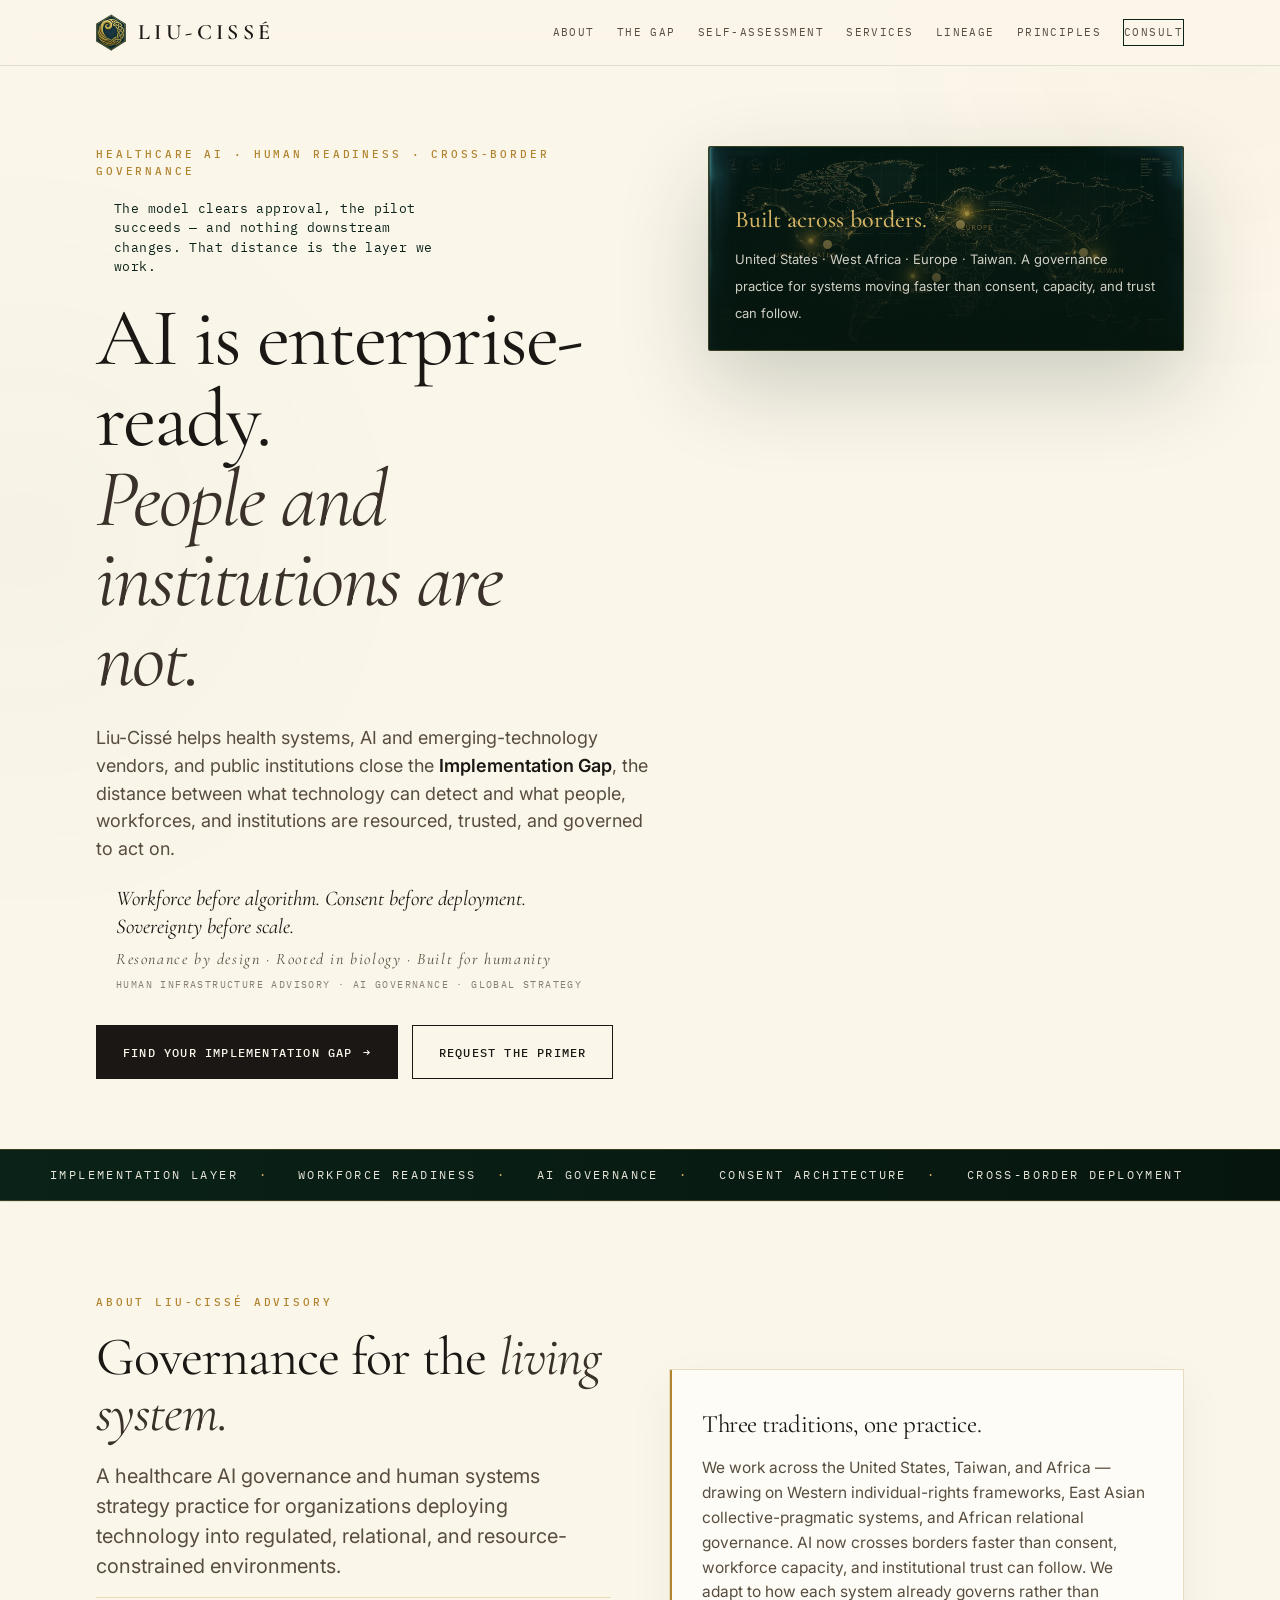
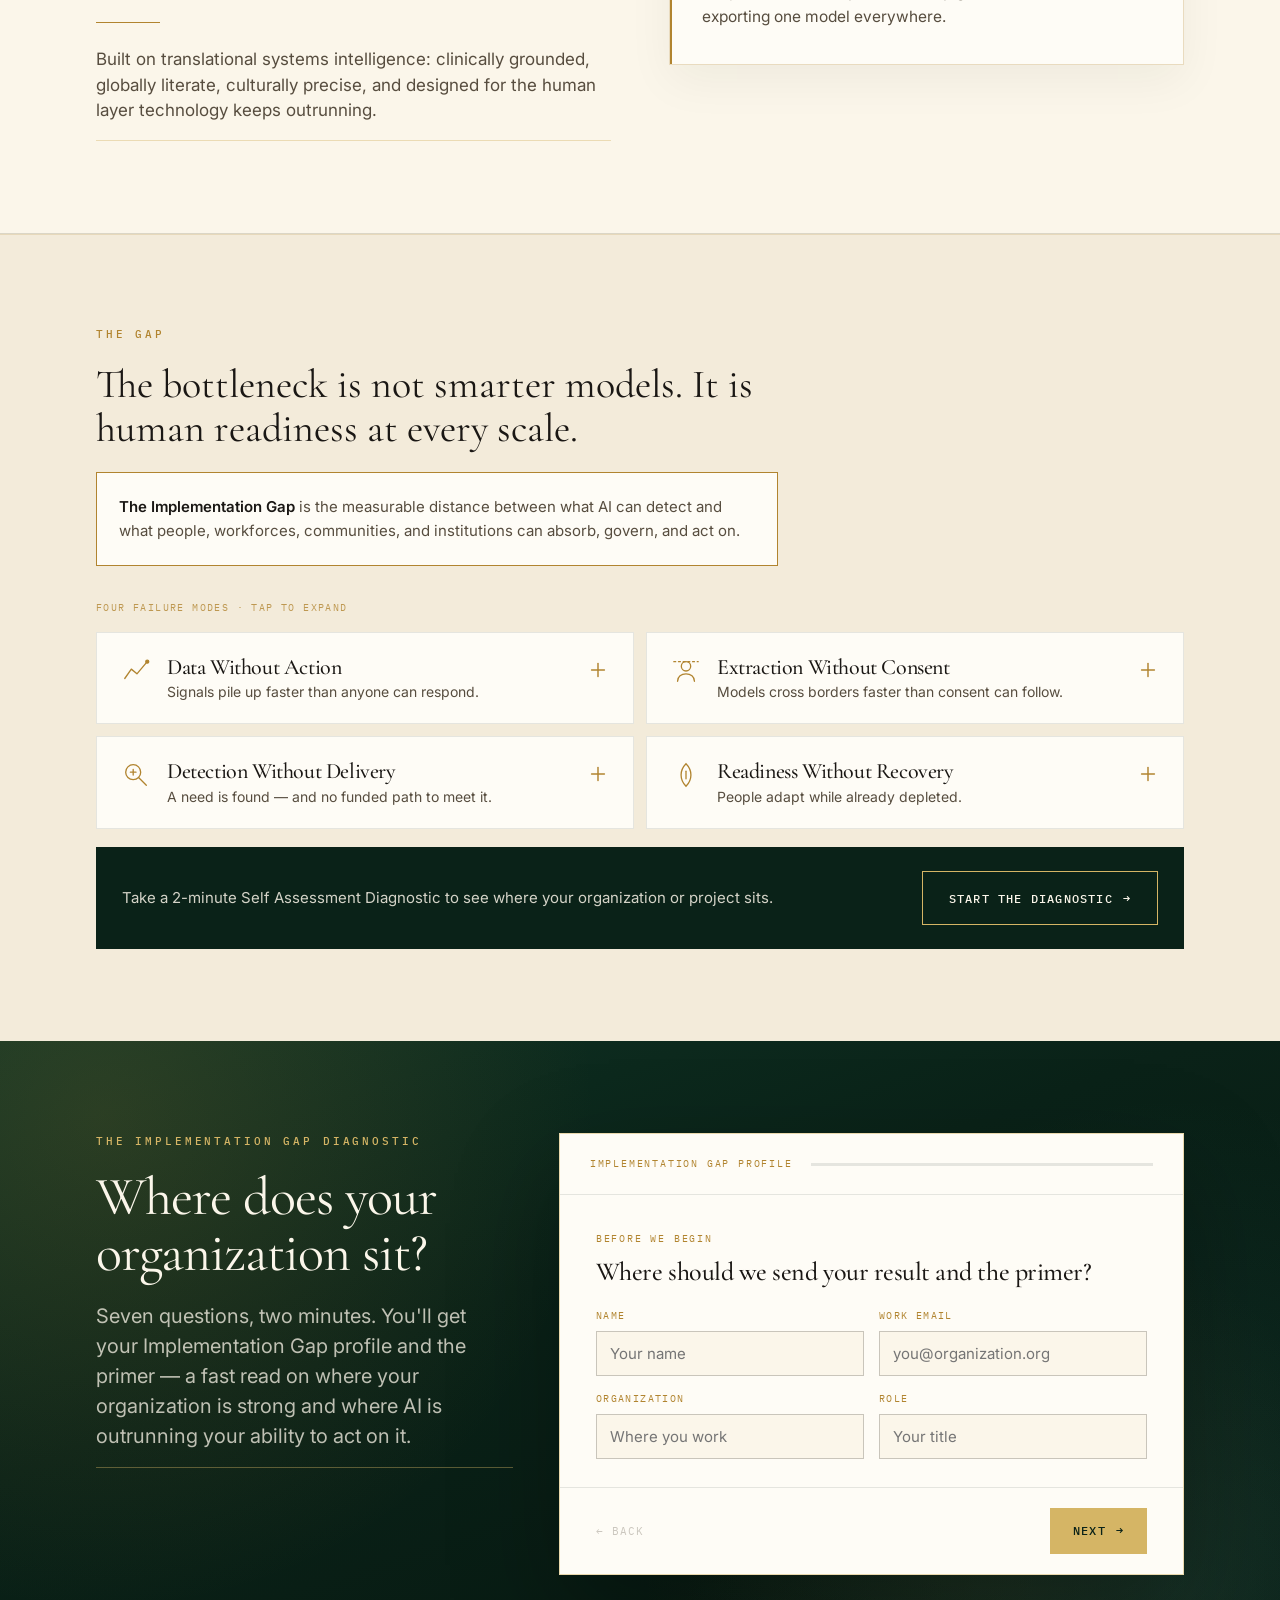
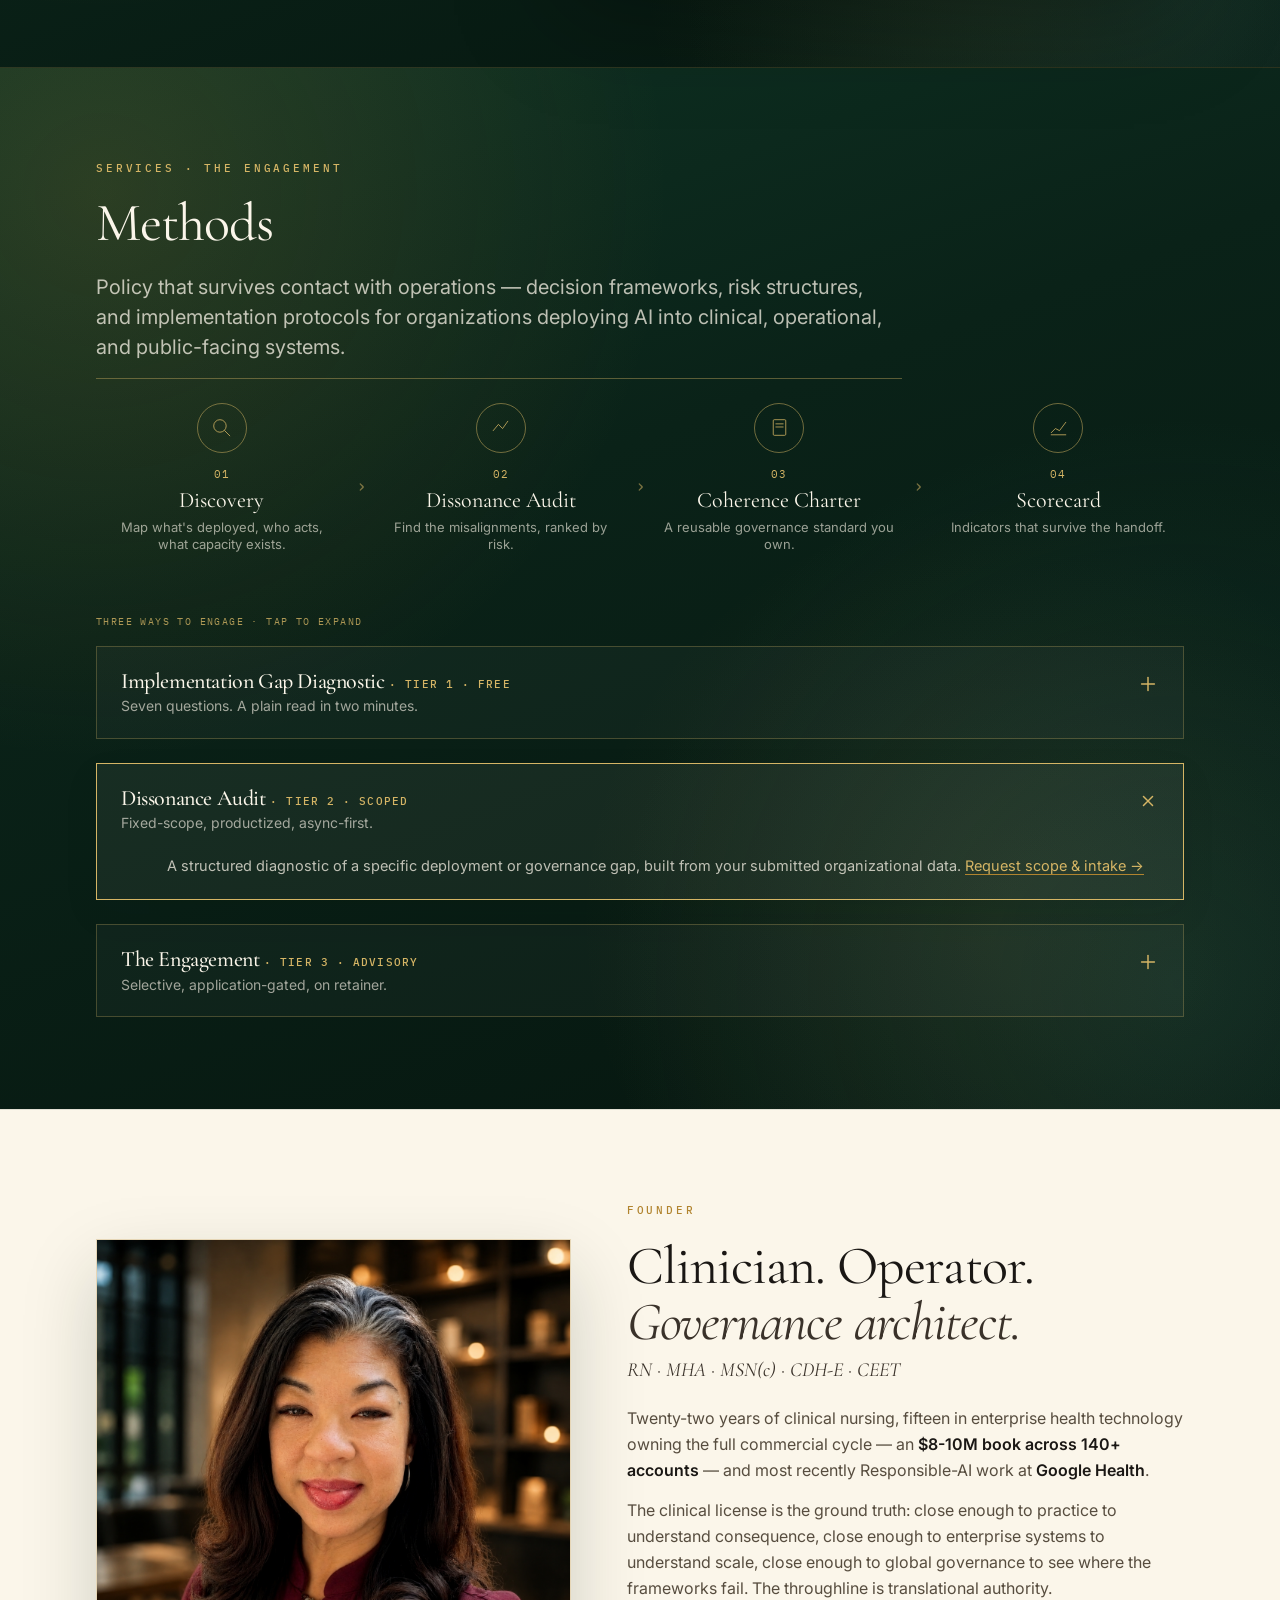
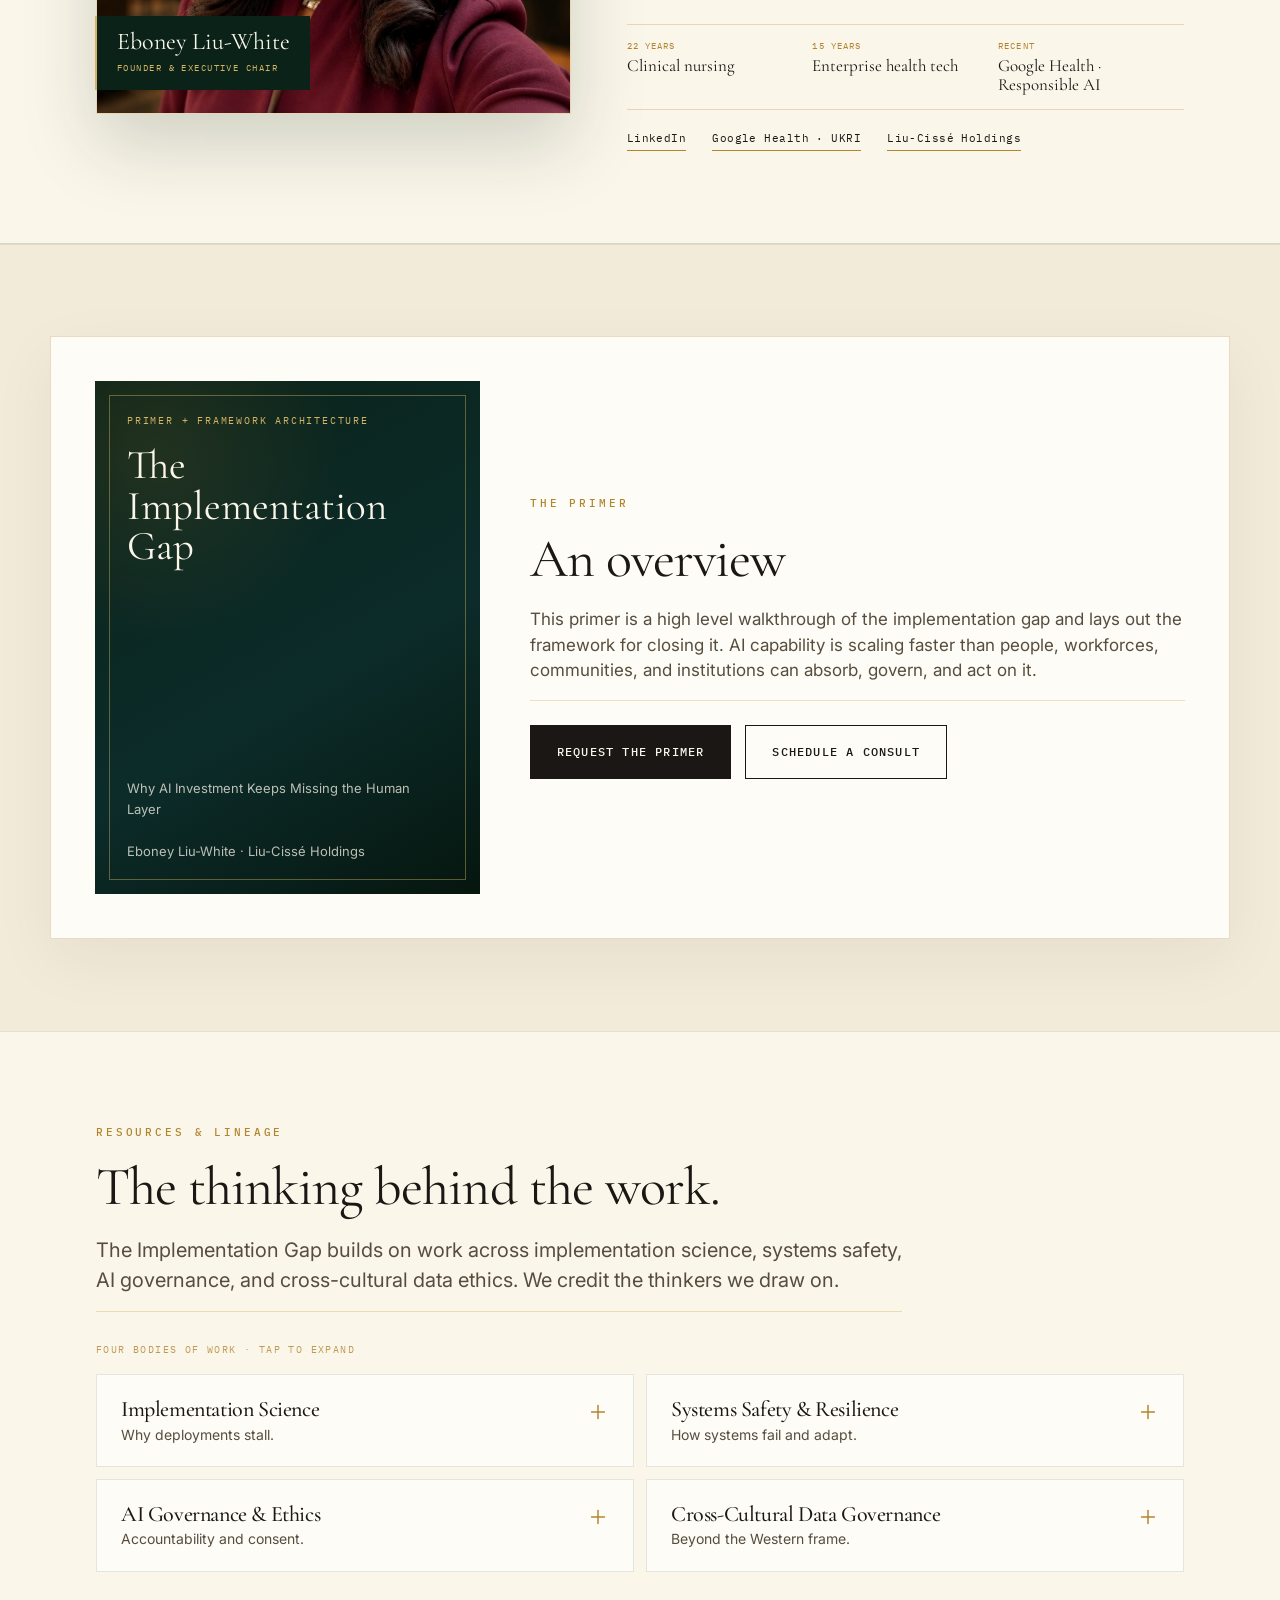
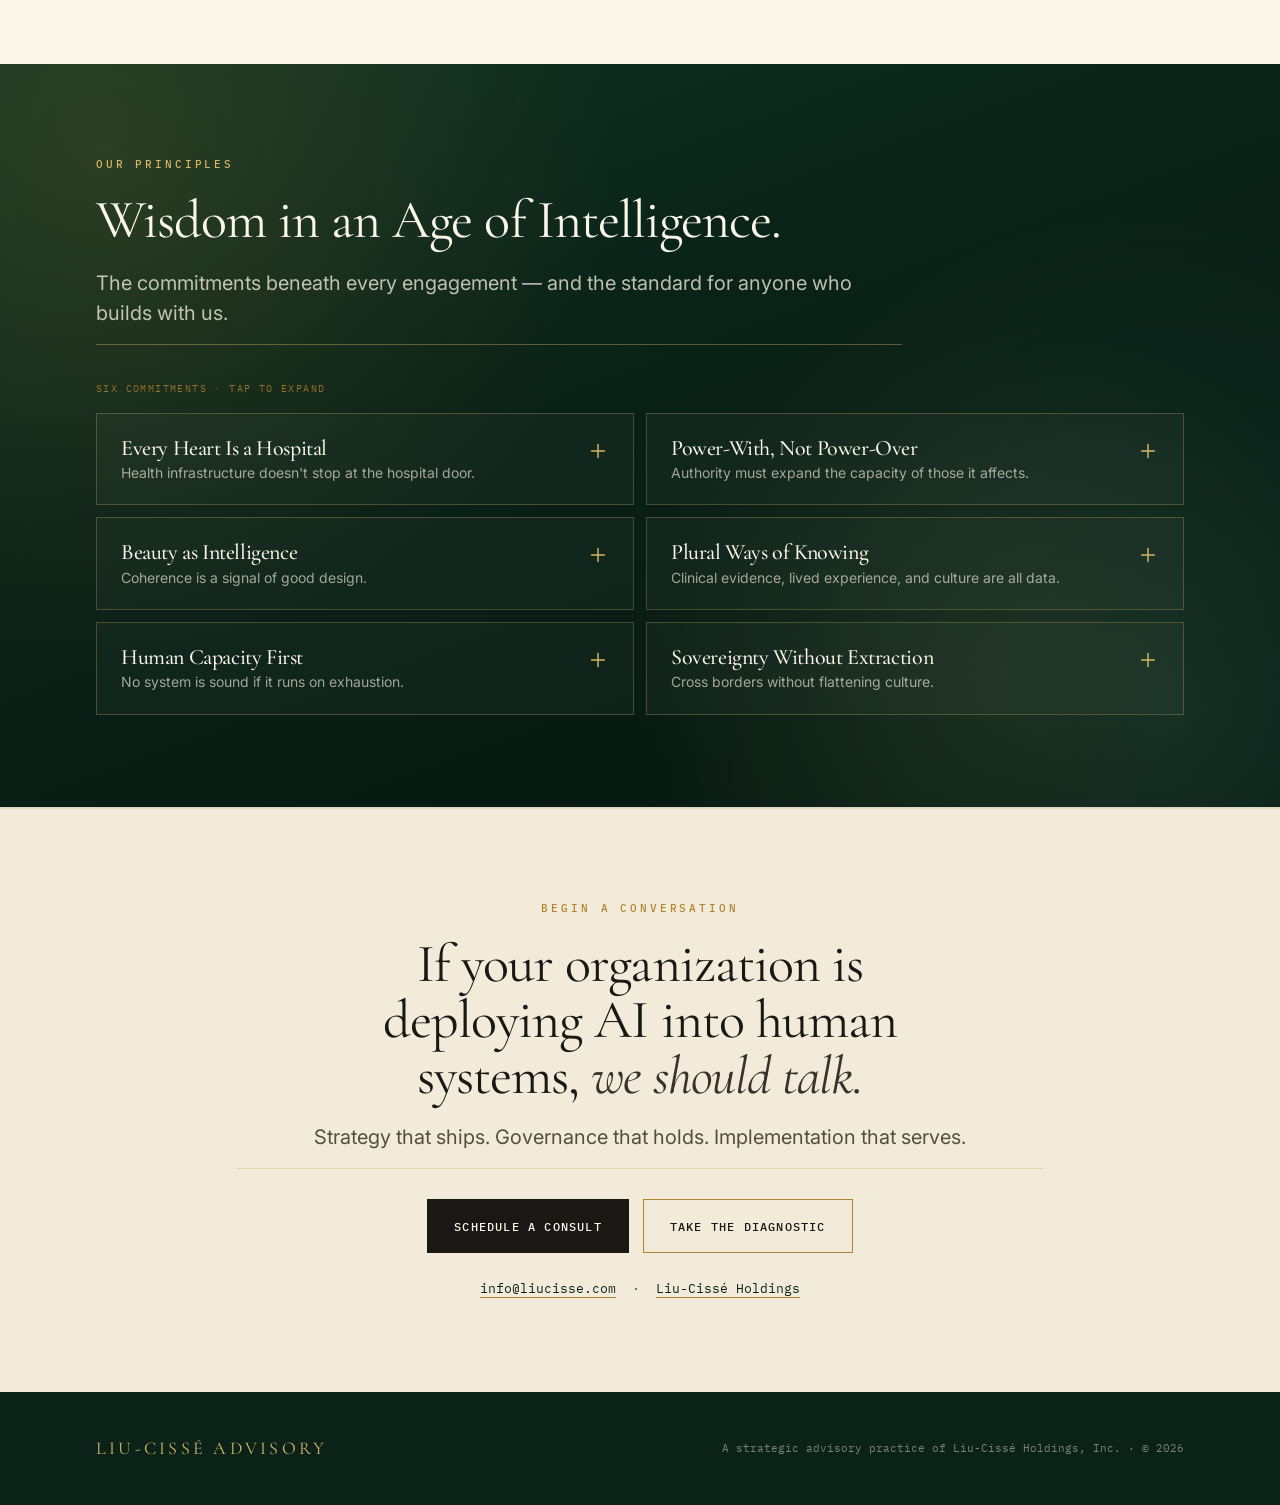
==== commit 723020ae: "sea of green background" ====
--- a/index.html
+++ b/index.html
@@ -83,6 +83,7 @@
                     <div class="big">Workforce before algorithm. Consent before deployment. Sovereignty before scale.
                     </div>
                     <div class="small">Resonance by design · Rooted in biology · Built for humanity</div>
+                    <div class="manifest-sub">Human Infrastructure Advisory · AI Governance · Global Strategy</div>
                 </div>
                 <div class="hero-actions">
                     <a class="btn primary" href="#diagnostic">Find Your Implementation Gap <span
@@ -105,8 +106,6 @@
 
     <div class="marquee" aria-hidden="true">
         <div class="mrow">
-            <span>Implementation Layer</span><span>Workforce Readiness</span><span>AI Governance</span><span>Consent
-                Architecture</span><span>Cross-Border Deployment</span>
             <span>Implementation Layer</span><span>Workforce Readiness</span><span>AI Governance</span><span>Consent
                 Architecture</span><span>Cross-Border Deployment</span>
         </div>
@@ -238,9 +237,7 @@
                 </details>
             </div>
             <div class="gap-cta" style="margin-top:18px;">
-                <p>Find out which of these is pulling your organization apart. The diagnostic gives you a fast, plain
-                    read in
-                    about two minutes.</p><a class="btn" href="#diagnostic">Start the Diagnostic <span
+                <p>Take a 2-minute Self Assessment Diagnostic to see where your organization or project sits.</p><a class="btn" href="#diagnostic">Start the Diagnostic <span
                         class="ar">&#8594;</span></a>
             </div>
         </div>
@@ -251,12 +248,11 @@
         <div class="wrap instrument">
             <div class="instrument-copy">
                 <div class="ey">The Implementation Gap Diagnostic</div>
-                <h2>Where does your organization <em>sit?</em></h2>
-                <p class="lede">Seven questions, about two minutes. You'll get your Implementation Gap profile and the
+                <h2>Where does your organization sit?</h2>
+                <p class="lede">Seven questions, two minutes. You'll get your Implementation Gap profile and the
                     primer —
                     a fast read on where your organization is strong and where AI is outrunning your ability to act on
                     it.</p>
-                <div class="instrument-note">Free · No result is a dead end · We send the primer with your profile</div>
             </div>
             <div class="diag">
                 <div class="diag-top"><span class="sc">Implementation Gap Profile</span>
@@ -422,7 +418,7 @@
     <section class="dark on-dark" id="services" style="border-top:1px solid rgba(213,181,101,.18);">
         <div class="wrap">
             <div class="ey">Services · The Engagement</div>
-            <h2>A method, <em>not a manifesto.</em></h2>
+            <h2>Methods</h2>
             <p class="lede" style="margin-bottom:8px;">Policy that survives contact with operations — decision
                 frameworks,
                 risk structures, and implementation protocols for organizations deploying AI into clinical, operational,
@@ -595,7 +591,7 @@
         <div class="wrap"
             style="display:grid;grid-template-columns:.74fr 1.26fr;gap:50px;align-items:center;border:1px solid var(--line);background:var(--ivory);padding:44px;box-shadow:0 20px 60px rgba(10,34,24,.06);">
             <div
-                style="aspect-ratio:3/4;background:radial-gradient(circle at 16% 14%,rgba(177,132,47,.32),transparent 34%),linear-gradient(150deg,var(--forest),#0c2c2a 58%,var(--forest-d));color:var(--bone);padding:32px;display:flex;flex-direction:column;justify-content:space-between;position:relative;">
+                style="aspect-ratio:3/4;background:radial-gradient(circle at 16% 14%,rgba(177,132,47,.14),transparent 34%),linear-gradient(150deg,var(--forest),#0c2c2a 58%,var(--forest-d));color:var(--bone);padding:32px;display:flex;flex-direction:column;justify-content:space-between;position:relative;">
                 <div style="position:absolute;inset:14px;border:1px solid rgba(213,181,101,.42);"></div>
                 <div style="position:relative;z-index:1;">
                     <div
@@ -610,14 +606,11 @@
             </div>
             <div>
                 <div class="ey">The Primer</div>
-                <h2>The primer, in plain terms.</h2>
-                <p class="lede" style="font-size:17px;margin-bottom:24px;">It explains the Implementation Gap in
-                    language a
-                    board, a procurement team, and a frontline lead can all use — and lays out the framework for closing
-                    it. AI
+                <h2>An overview</h2>
+                <p class="lede" style="font-size:17px;margin-bottom:24px;">This primer is a high level walkthrough of the implementation gap and lays out the framework for closing it. AI
                     capability is scaling faster than people, workforces, communities, and institutions can absorb,
                     govern, and
-                    act on it. The primer is where that case gets made.</p>
+                    act on it.</p>
                 <div class="hero-actions" style="margin-top:0;animation:none;opacity:1;">
                     <a class="btn primary"
                         href="mailto:info@liucisse.com?subject=Send%20Primer%20and%20Self-Assessment">Request
@@ -636,9 +629,7 @@
             <h2>The thinking behind the work.</h2>
             <p class="lede" style="margin-bottom:30px;">The Implementation Gap builds on work across implementation
                 science,
-                systems safety, AI governance, and cross-cultural data ethics. We credit the thinkers we draw on —
-                intellectual
-                honesty is part of the practice.</p>
+                systems safety, AI governance, and cross-cultural data ethics. We credit the thinkers we draw on.</p>
             <div class="disc-hint">Four bodies of work · tap to expand</div>
             <div class="disc-grid">
                 <details class="disc">
@@ -715,7 +706,7 @@
     <section class="dark on-dark" id="join">
         <div class="wrap">
             <div class="ey">Our Principles</div>
-            <h2>Wisdom in an <em>Age of Intelligence.</em></h2>
+            <h2>Wisdom in an Age of Intelligence.</h2>
             <p class="lede" style="margin-bottom:36px;">The commitments beneath every engagement — and the standard for
                 anyone
                 who builds with us.</p>
--- a/styles.css
+++ b/styles.css
@@ -116,6 +116,8 @@
     line-height: 1.5;
     color: var(--muted);
     max-width: 62ch;
+    border-bottom: 1px solid rgba(213, 181, 101, .4);
+    padding-bottom: 1rem;
 }
 
 p {
@@ -428,6 +430,7 @@
     opacity: 0;
     animation: rise .8s ease .4s forwards;
     position: relative;
+    max-width: 46ch;
 }
 
 .manifesto::before {
@@ -448,13 +451,25 @@
 }
 
 .manifesto .small {
-    font-family: 'IBM Plex Mono', monospace;
-    font-size: 10.5px;
-    letter-spacing: .06em;
-    text-transform: uppercase;
+    font-family: 'Cormorant Garamond', serif;
+    font-style: italic;
+    font-size: 16px;
+    letter-spacing: .1em;
+    text-transform: none;
     color: var(--muted);
     margin-top: 7px;
 }
+
+.manifest-sub {
+    font-family: 'IBM Plex Mono', monospace;
+    font-size: 10px;
+    letter-spacing: .14em;
+    text-transform: uppercase;
+    color: var(--muted);
+    opacity: .7;
+    margin-top: 5px;
+}
+
 
 .hero-actions {
     margin-top: 32px;
@@ -585,12 +600,17 @@
     overflow: hidden;
     border-top: 1px solid var(--line);
     border-bottom: 1px solid var(--line);
+    width: 100%;        /* add */
+    max-width: 100%;
 }
 
 .mrow {
     display: flex;
+    justify-content: center;
+    flex-wrap: wrap;
     white-space: nowrap;
-    animation: scroll 34s linear infinite;
+    width: max-content;
+    padding: 0 20px;
 }
 
 .mrow span {
@@ -610,14 +630,8 @@
     color: var(--gold-l);
 }
 
-@keyframes scroll {
-    from {
-        transform: translateX(0)
-    }
-
-    to {
-        transform: translateX(-50%)
-    }
+.mrow span:last-child::after {
+    display: none;
 }
 
 section {
@@ -632,7 +646,7 @@
 }
 
 .dark {
-    background: linear-gradient(160deg, var(--forest), var(--forest-d));
+    background: linear-gradient(160deg, #0f3324 0%, var(--forest) 40%, var(--forest-d) 100%);
     color: var(--bone);
     border: none;
 }
@@ -641,7 +655,10 @@
     content: "";
     position: absolute;
     inset: 0;
-    background: radial-gradient(circle at 10% 14%, rgba(177, 132, 47, .10), transparent 32%), radial-gradient(circle at 90% 84%, rgba(46, 111, 102, .12), transparent 34%);
+    background: 
+        radial-gradient(circle at 8% 12%, rgba(177, 132, 47, .18), transparent 38%),
+        radial-gradient(circle at 92% 88%, rgba(46, 111, 102, .22), transparent 38%),
+        radial-gradient(circle at 78% 82%, rgba(177, 132, 47, .10), transparent 32%);
     pointer-events: none;
 }
 
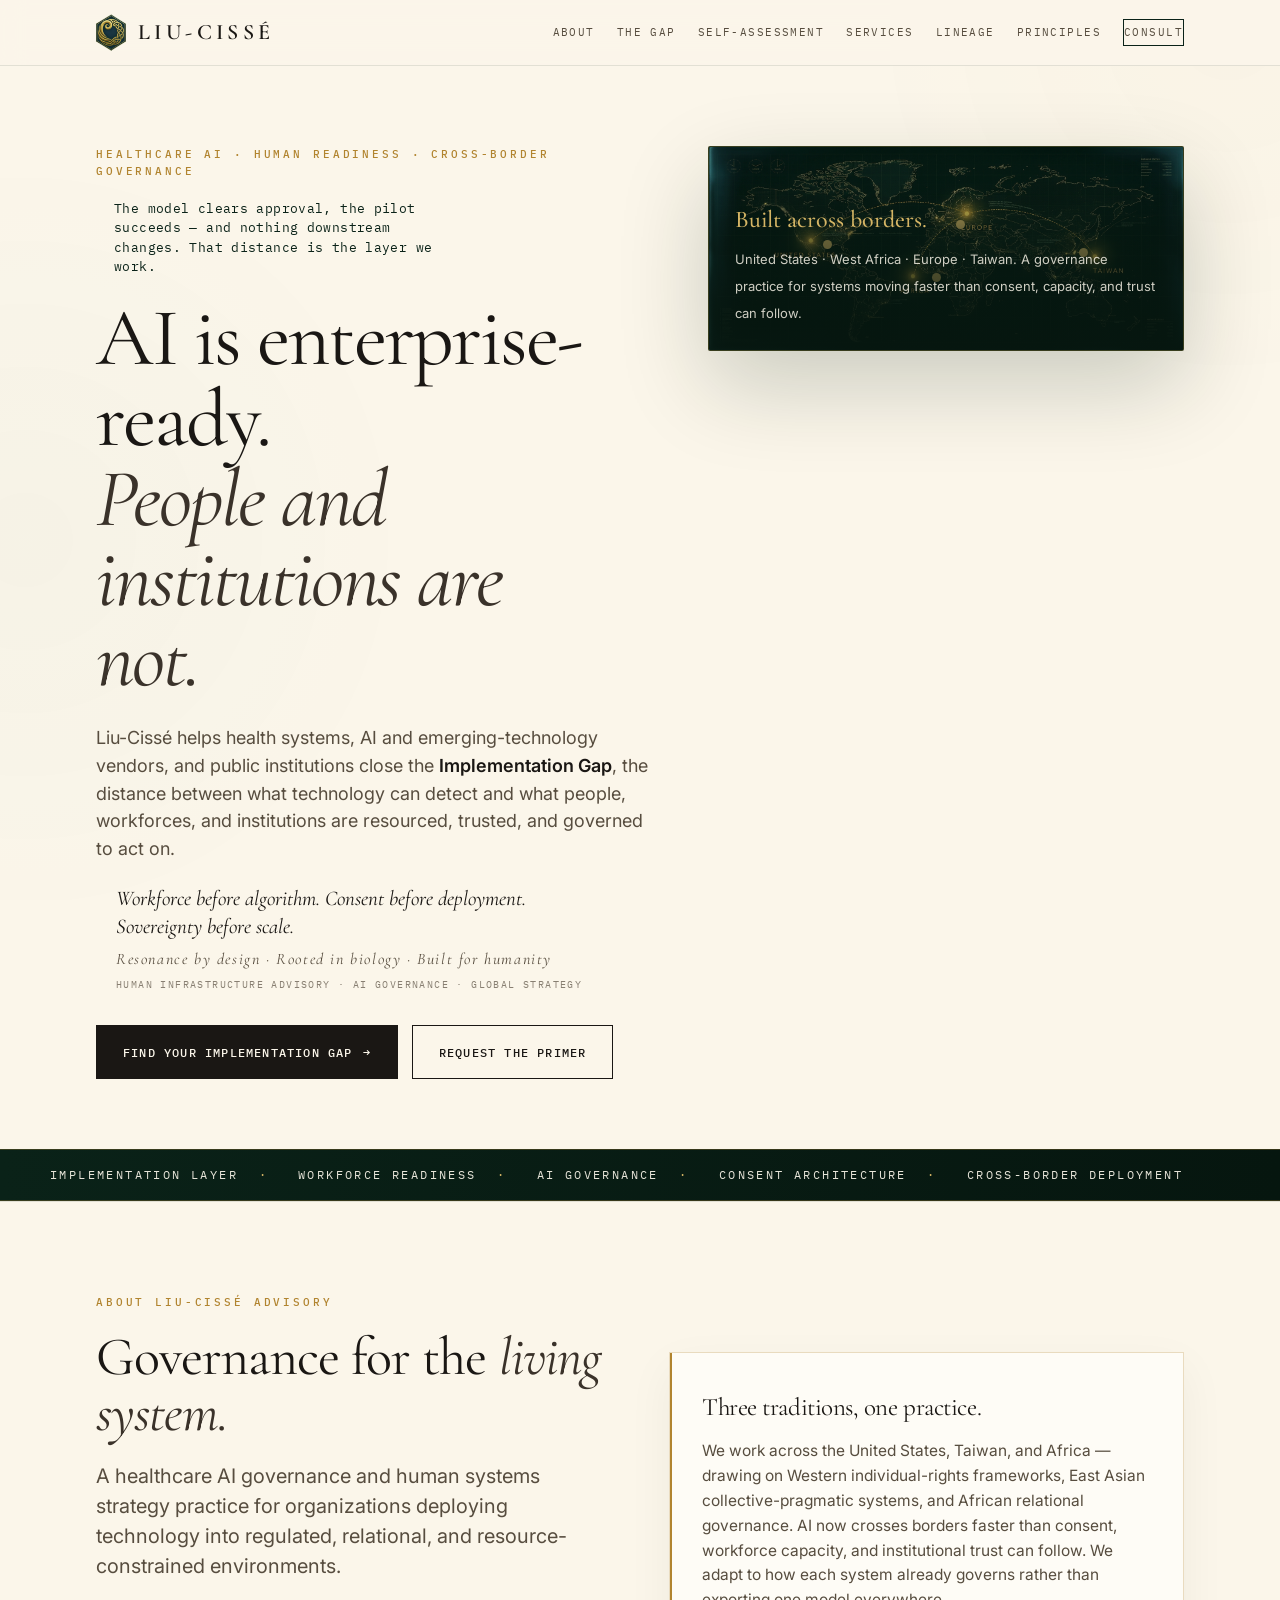
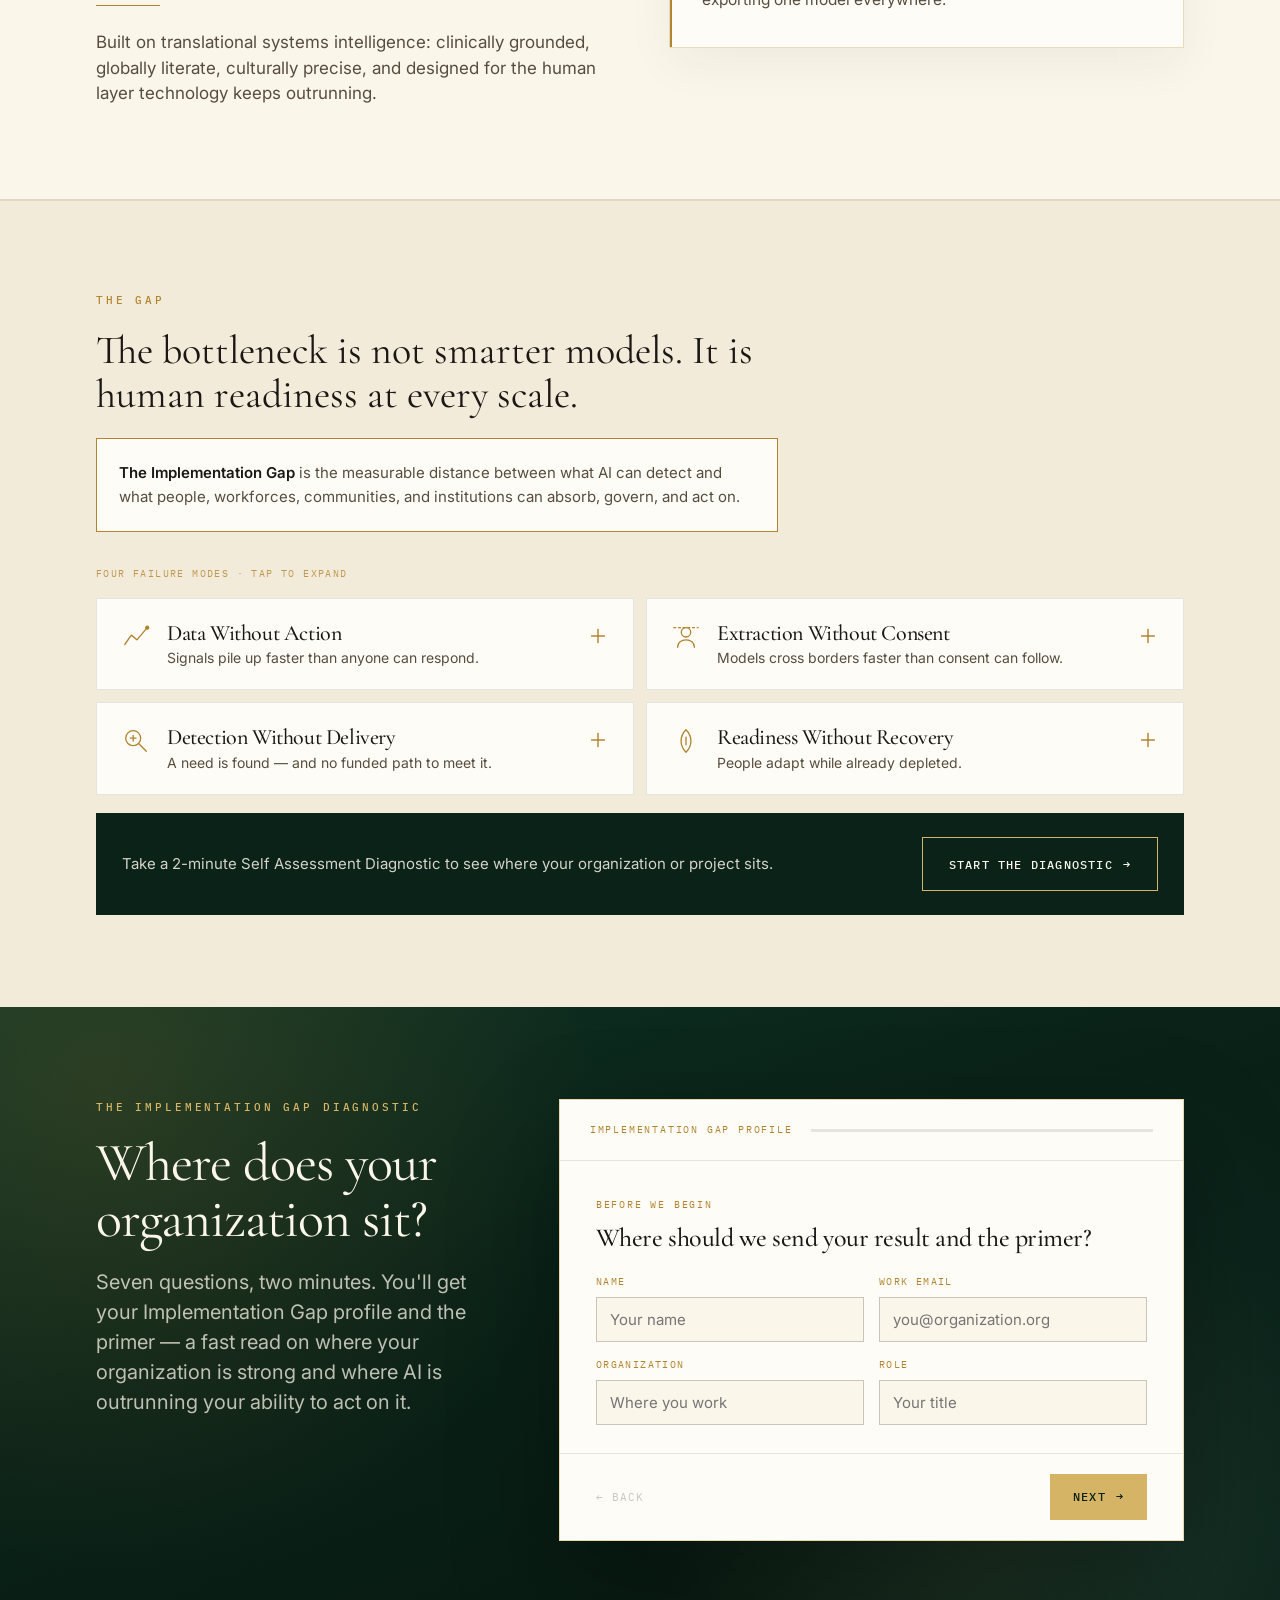
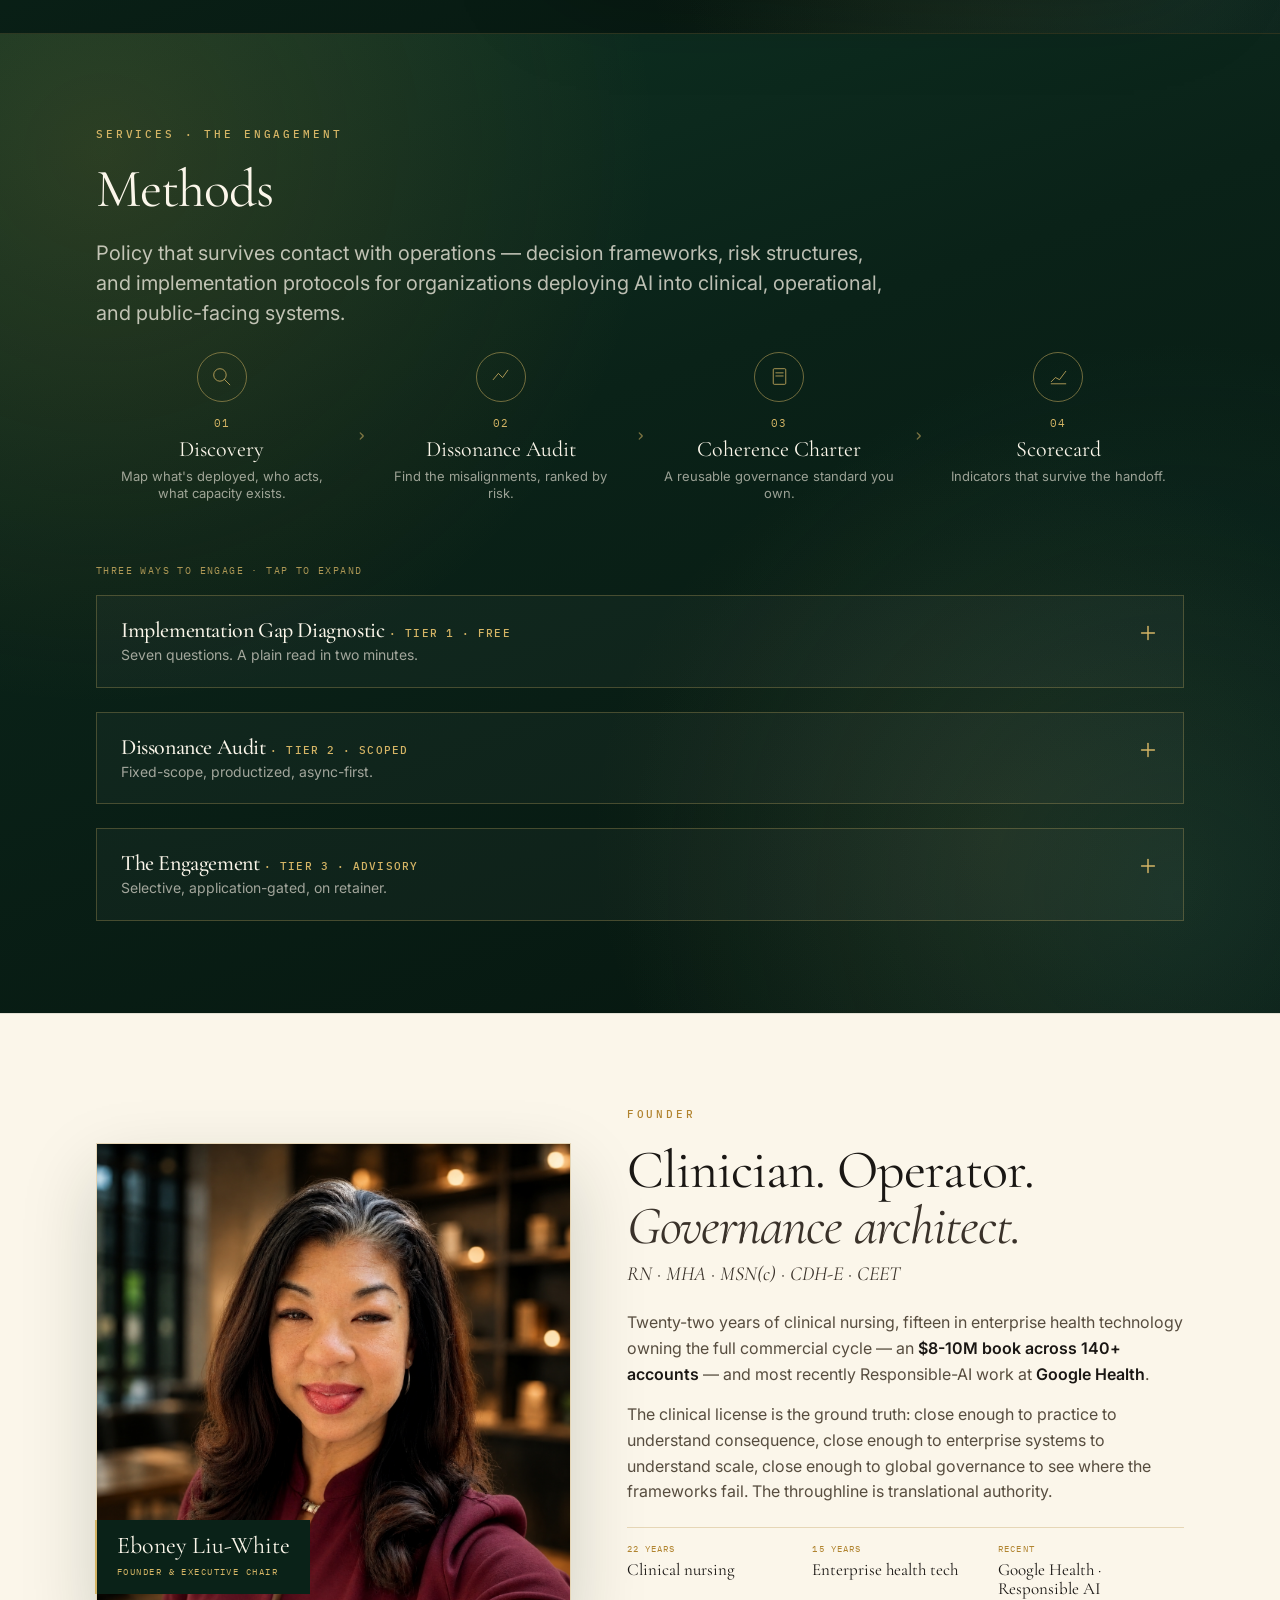
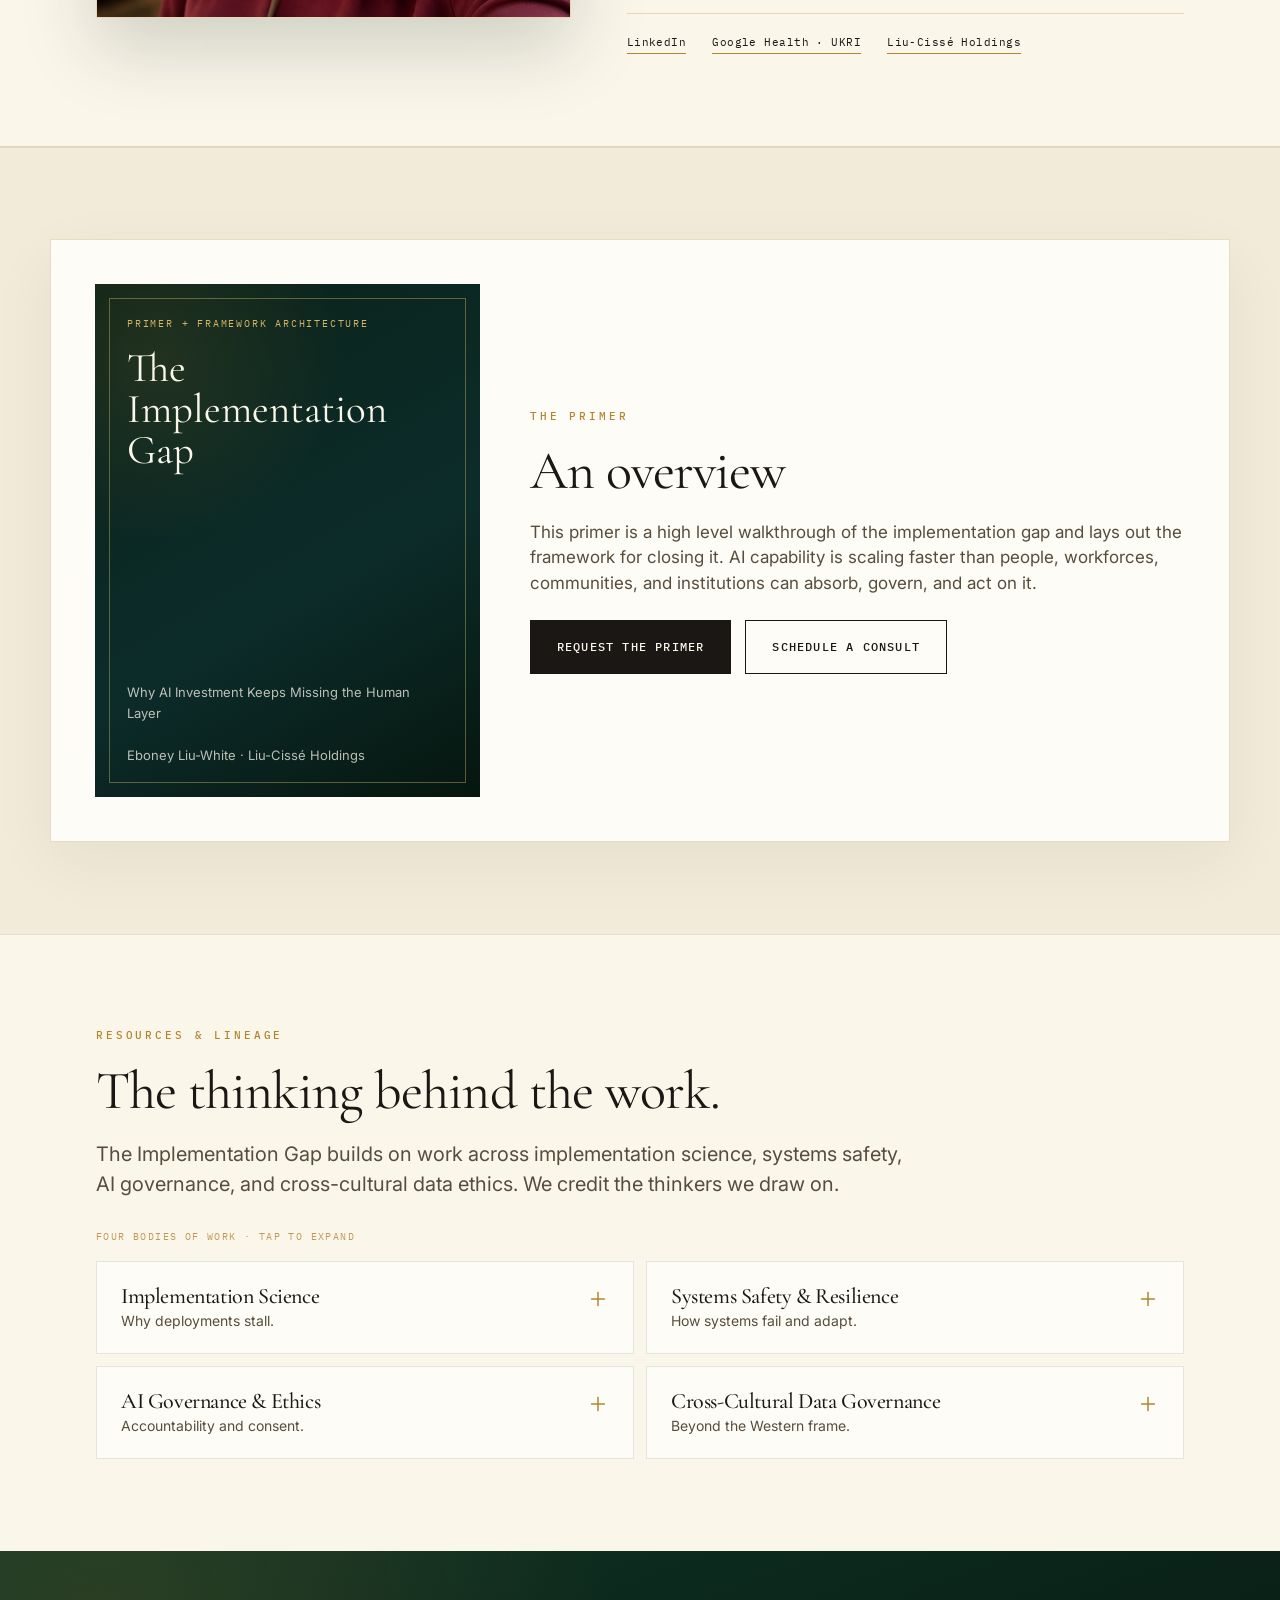
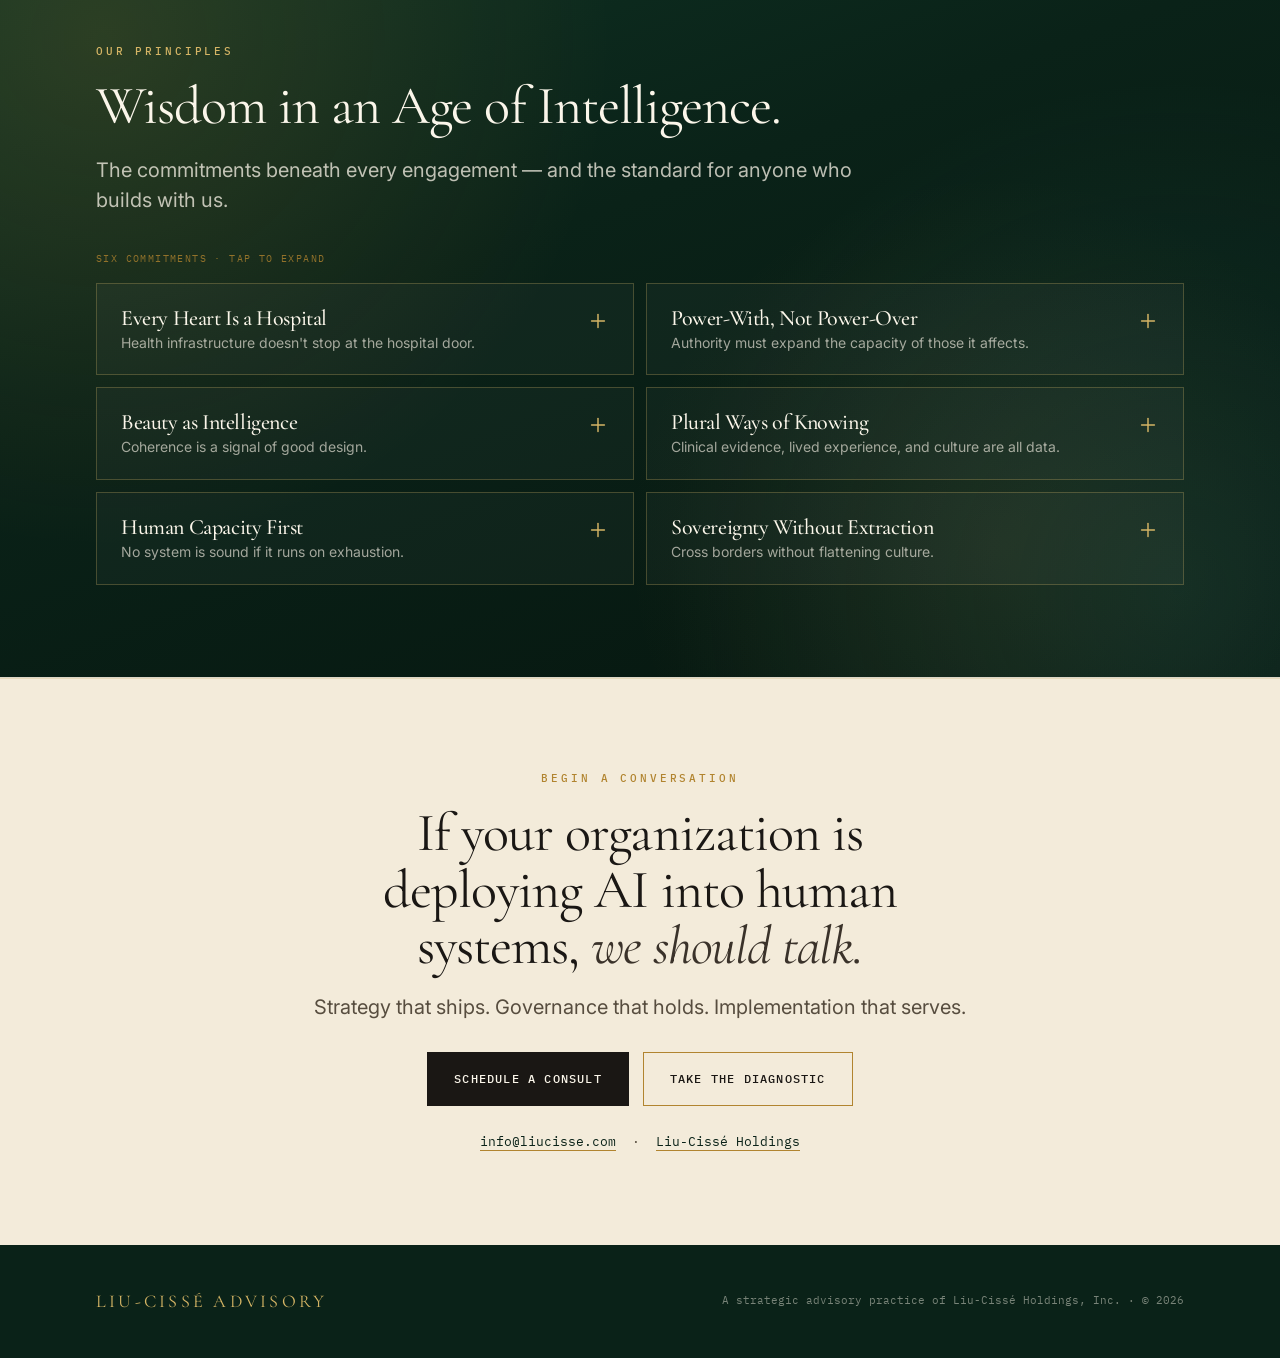
==== commit 43fc0f47: "primer section stacks" ====
--- a/index.html
+++ b/index.html
@@ -489,7 +489,7 @@
                                 diagnostic →</a></p>
                     </div>
                 </details>
-                <details class="disc" open>
+                <details class="disc">
                     <summary>
                         <div class="stitle">
                             <h3>Dissonance Audit <span
--- a/styles.css
+++ b/styles.css
@@ -116,8 +116,6 @@
     line-height: 1.5;
     color: var(--muted);
     max-width: 62ch;
-    border-bottom: 1px solid rgba(213, 181, 101, .4);
-    padding-bottom: 1rem;
 }
 
 p {
@@ -144,6 +142,12 @@
     50% {
         opacity: 1;
         width: 64px;
+    }
+}
+
+@media(max-width:760px) {
+    #primer .wrap {
+        grid-template-columns: 1fr !important;
     }
 }
 
